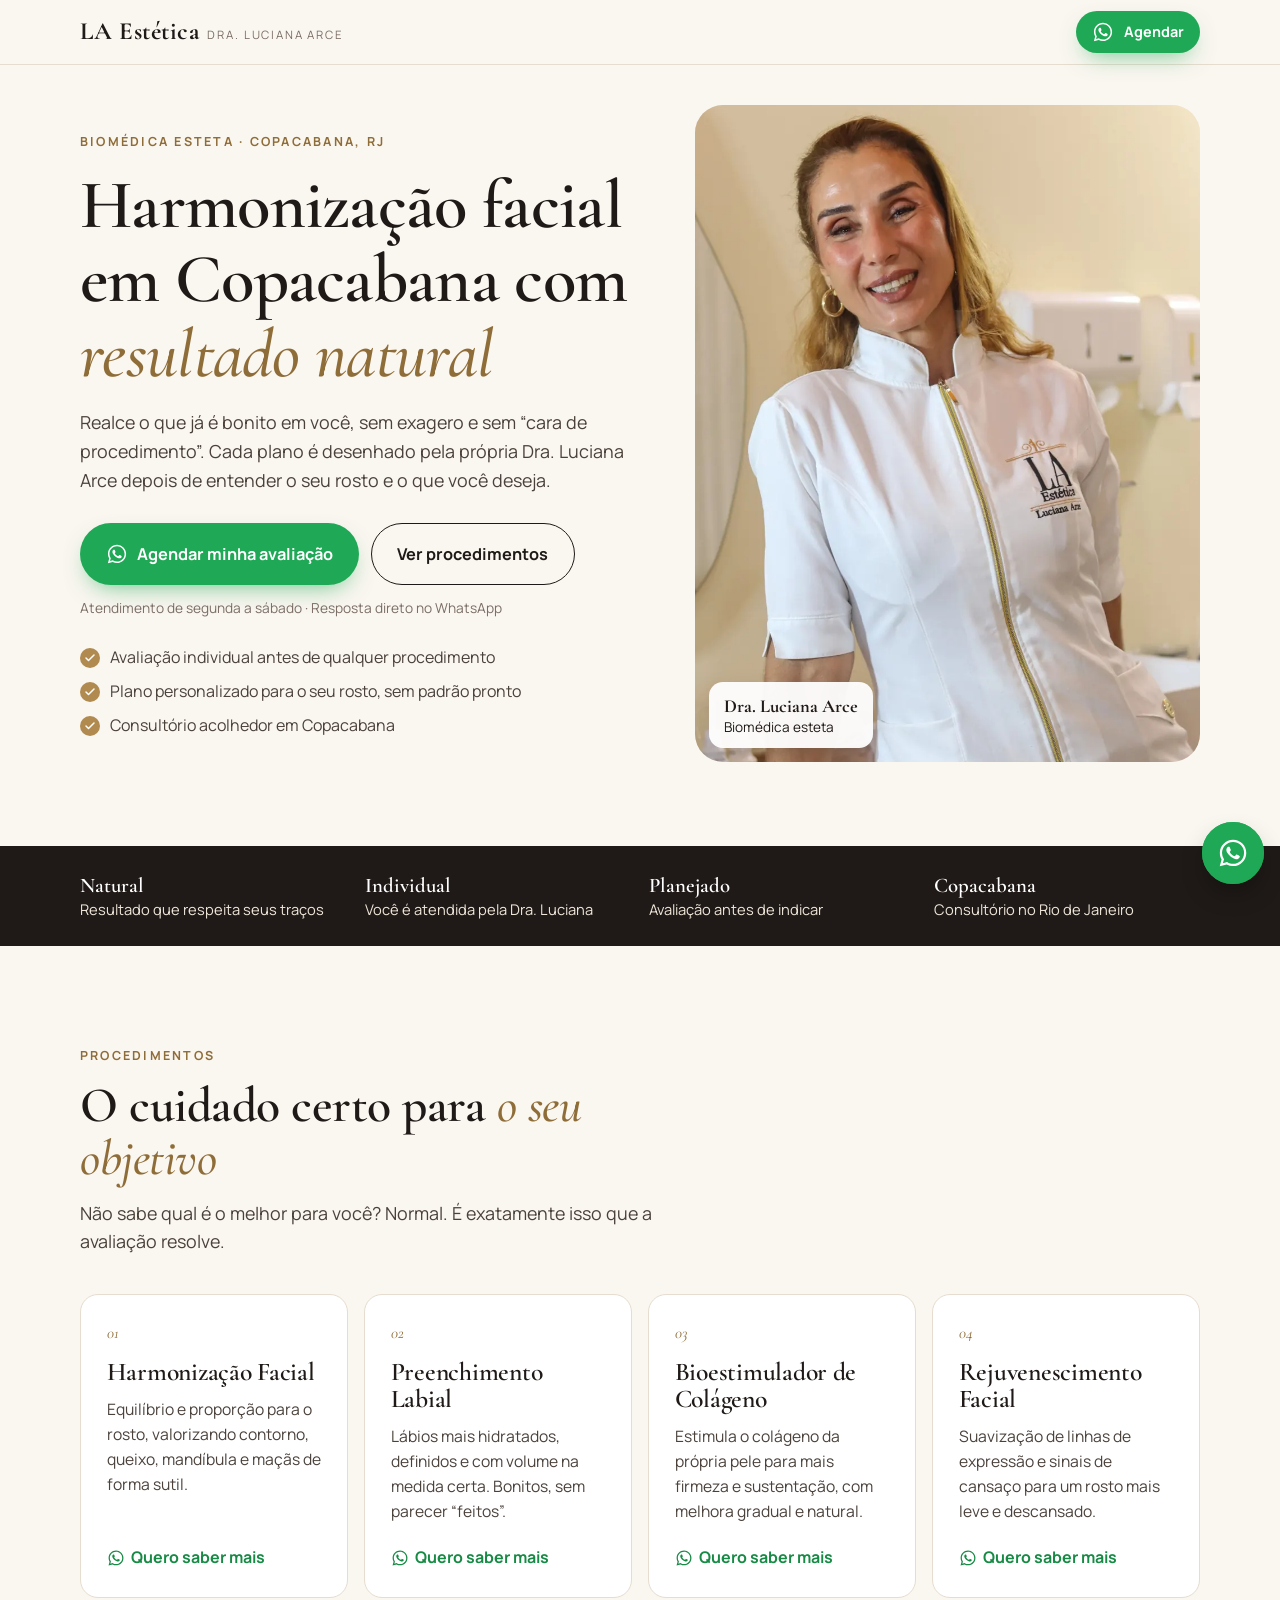
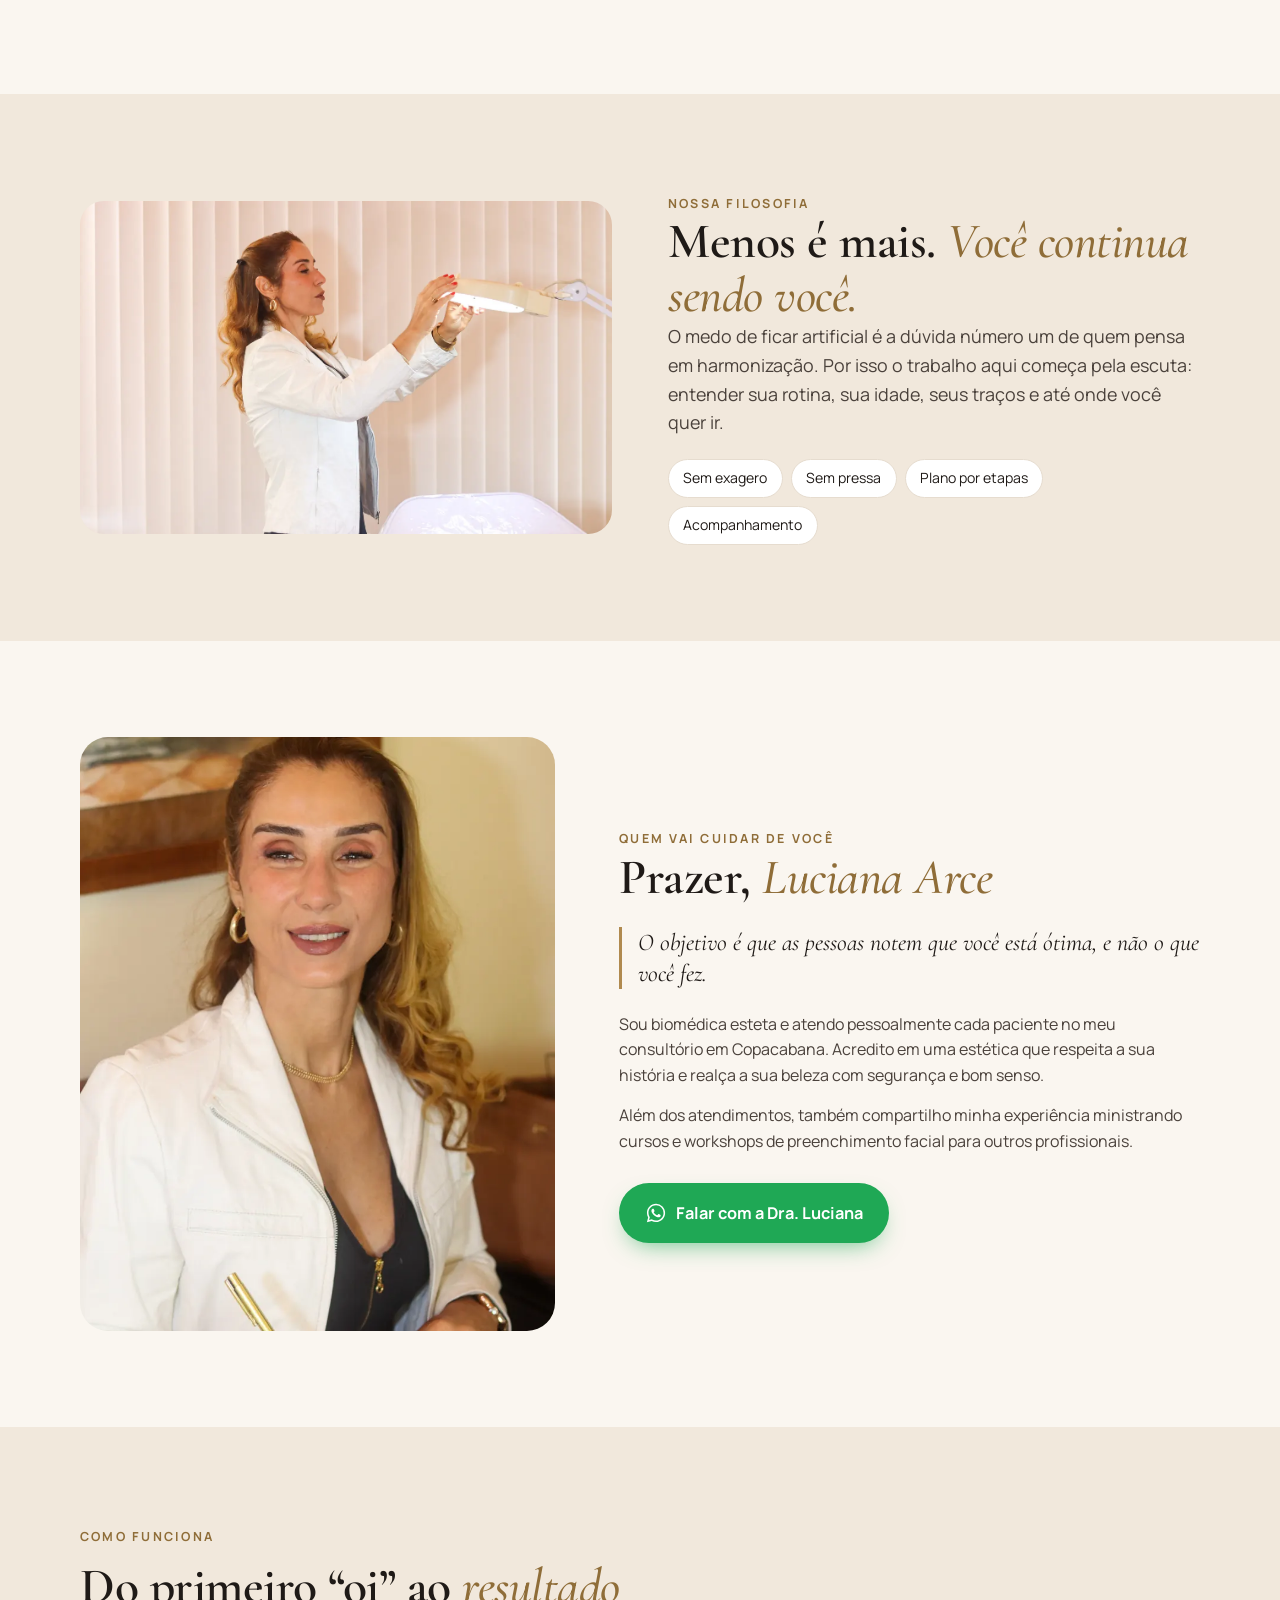
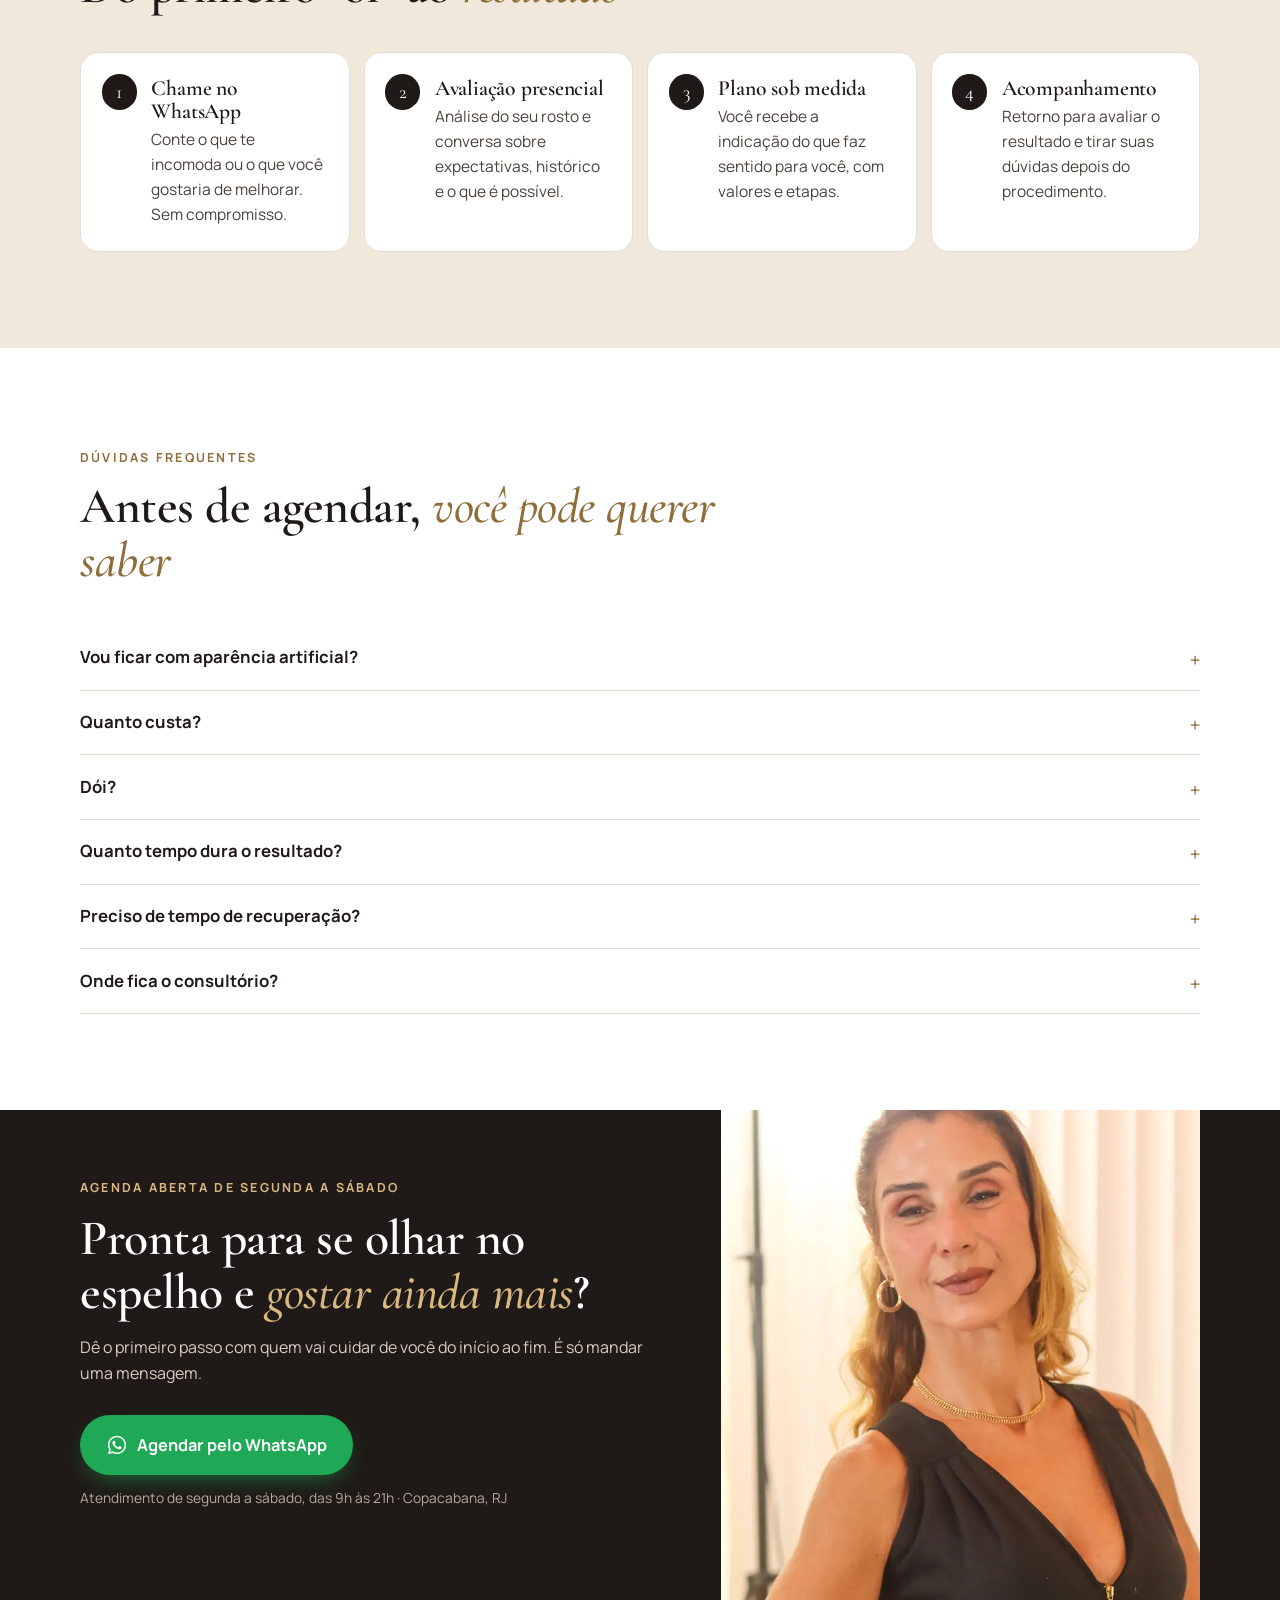
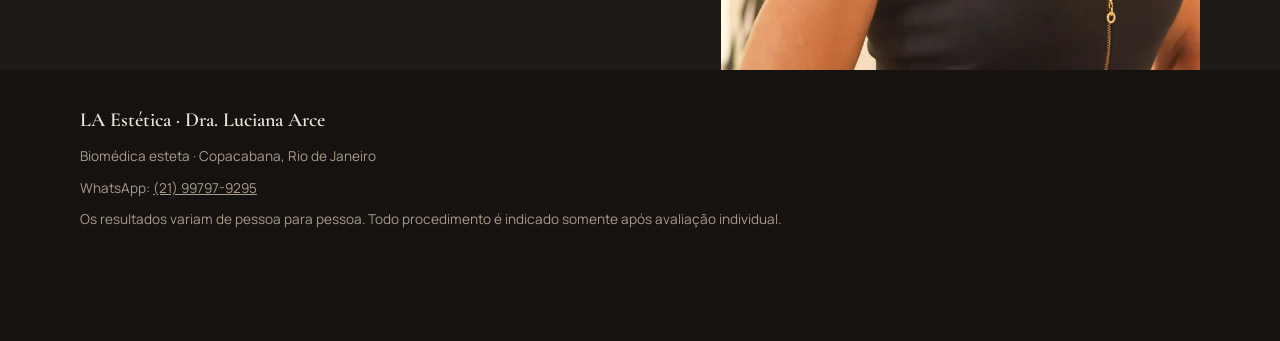
==== index.html @ 6e3815ef "Landing page Dra. Luciana Arce Co-Authored-By: Claude Opus 5.5 <noreply@anthropic.com> Claude-Sessio" ====
<!doctype html>
<html lang="pt-BR">
<head>
<meta charset="utf-8">
<meta name="viewport" content="width=device-width, initial-scale=1">
<title>Harmonização Facial em Copacabana | Dra. Luciana Arce</title>
<meta name="description" content="Harmonização facial, preenchimento labial e bioestimulador de colágeno em Copacabana com a Dra. Luciana Arce. Resultado natural, sem exagero. Agende sua avaliação pelo WhatsApp.">
<meta name="theme-color" content="#1f1a17">
<meta property="og:type" content="website">
<meta property="og:title" content="Harmonização Facial em Copacabana | Dra. Luciana Arce">
<meta property="og:description" content="Resultado natural, sem exagero. Agende sua avaliação pelo WhatsApp.">
<meta property="og:image" content="img/og.jpg">
<meta property="og:locale" content="pt_BR">
<link rel="preload" as="image" href="img/hero.webp" fetchpriority="high">
<link rel="preconnect" href="https://fonts.googleapis.com">
<link rel="preconnect" href="https://fonts.gstatic.com" crossorigin>
<link href="https://fonts.googleapis.com/css2?family=Cormorant+Garamond:ital,wght@0,500;0,600;1,500&family=Manrope:wght@400;500;600;700&display=swap" rel="stylesheet">

<!-- Google Ads: preencher AW_ID e AW_LABEL para medir os cliques no WhatsApp como conversão -->
<script>
  window.AW_ID = '';      // ex.: 'AW-123456789'
  window.AW_LABEL = '';   // ex.: 'AbCdEfGhIj'
  window.dataLayer = window.dataLayer || [];
  function gtag(){dataLayer.push(arguments);}
  if (window.AW_ID) {
    var s = document.createElement('script');
    s.async = true; s.src = 'https://www.googletagmanager.com/gtag/js?id=' + window.AW_ID;
    document.head.appendChild(s);
    gtag('js', new Date()); gtag('config', window.AW_ID);
  }
</script>

<script type="application/ld+json">
{
  "@context": "https://schema.org",
  "@type": "HealthAndBeautyBusiness",
  "name": "LA Estética - Dra. Luciana Arce",
  "image": "img/hero.webp",
  "telephone": "+55 21 99797-9295",
  "address": {"@type": "PostalAddress", "addressLocality": "Rio de Janeiro", "addressRegion": "RJ", "addressCountry": "BR", "streetAddress": "Copacabana"},
  "openingHoursSpecification": [{"@type": "OpeningHoursSpecification", "dayOfWeek": ["Monday","Tuesday","Wednesday","Thursday","Friday","Saturday"], "opens": "09:00", "closes": "21:00"}]
}
</script>

<style>
:root{
  --ink:#1f1a17; --ink-2:#4a413b; --muted:#7a6e66;
  --cream:#faf6f0; --sand:#f1e8dc; --line:#e6dccf;
  --gold:#b08a4f; --gold-2:#8f6d38;
  --wa:#1fa855; --wa-2:#178a45;
  --radius:18px;
  --serif:'Cormorant Garamond', Georgia, serif;
  --sans:'Manrope', system-ui, -apple-system, Segoe UI, Roboto, sans-serif;
}
*{box-sizing:border-box;margin:0;padding:0}
html{scroll-behavior:smooth}
body{font-family:var(--sans);color:var(--ink);background:var(--cream);line-height:1.6;-webkit-font-smoothing:antialiased;overflow-x:hidden}
img{max-width:100%;display:block}
a{color:inherit}
.wrap{width:min(1120px,100% - 32px);margin-inline:auto}
.eyebrow{font-size:.78rem;letter-spacing:.18em;text-transform:uppercase;color:var(--gold-2);font-weight:700}
h1,h2,h3{font-family:var(--serif);font-weight:600;line-height:1.08;letter-spacing:-.01em}
h1{font-size:clamp(2.4rem,6.2vw,4.3rem)}
h2{font-size:clamp(2rem,4.6vw,3.1rem)}
h3{font-size:1.6rem}
h1 em,h2 em{font-style:italic;color:var(--gold-2);font-weight:500}
p.lead{font-size:1.12rem;color:var(--ink-2)}

/* botões */
.btn{display:inline-flex;align-items:center;justify-content:center;gap:.6rem;padding:1.05rem 1.6rem;border-radius:999px;font-weight:700;font-size:1.02rem;text-decoration:none;transition:transform .15s ease, background .2s ease, box-shadow .2s ease;cursor:pointer;border:0}
.btn:active{transform:scale(.98)}
.btn-wa{background:var(--wa);color:#fff;box-shadow:0 10px 24px -10px rgba(31,168,85,.7)}
.btn-wa:hover{background:var(--wa-2)}
.btn-ghost{border:1.5px solid var(--ink);color:var(--ink);background:transparent}
.btn-ghost:hover{background:var(--ink);color:#fff}
.btn svg{width:22px;height:22px;flex:none}
.micro{font-size:.86rem;color:var(--muted);margin-top:.75rem}

/* topo */
.top{position:sticky;top:0;z-index:40;background:rgba(250,246,240,.92);backdrop-filter:blur(10px);border-bottom:1px solid var(--line)}
.top .wrap{display:flex;align-items:center;justify-content:space-between;height:64px}
.brand{display:flex;align-items:baseline;gap:.5rem;text-decoration:none}
.brand b{font-family:var(--serif);font-size:1.55rem;letter-spacing:.02em}
.brand span{font-size:.72rem;letter-spacing:.16em;text-transform:uppercase;color:var(--muted)}
.top .btn{padding:.6rem 1rem;font-size:.9rem}
@media (max-width:480px){.brand span{display:none}.brand b{white-space:nowrap}}

/* hero */
.hero{padding:40px 0 64px;position:relative}
.hero .wrap{display:grid;gap:36px;align-items:center}
.hero-photo{position:relative;border-radius:28px;overflow:hidden;aspect-ratio:4/5;background:var(--sand)}
.hero-photo img{width:100%;height:100%;object-fit:cover;object-position:50% 18%}
.hero-badge{position:absolute;left:14px;bottom:14px;background:rgba(255,255,255,.94);border-radius:14px;padding:.7rem .95rem;font-size:.85rem;line-height:1.35;box-shadow:0 8px 30px -12px rgba(0,0,0,.35)}
.hero-badge b{display:block;font-family:var(--serif);font-size:1.15rem}
.hero h1{margin:.9rem 0 1.1rem}
.hero .lead{max-width:34rem}
.hero-ctas{display:flex;flex-wrap:wrap;gap:12px;margin-top:1.8rem}
.checks{list-style:none;margin-top:1.6rem;display:grid;gap:.55rem}
.checks li{display:flex;gap:.6rem;align-items:flex-start;color:var(--ink-2)}
.checks li::before{content:"";flex:none;width:20px;height:20px;margin-top:3px;border-radius:50%;background:var(--gold) url("data:image/svg+xml,%3Csvg xmlns='http://www.w3.org/2000/svg' viewBox='0 0 24 24' fill='none' stroke='white' stroke-width='3' stroke-linecap='round' stroke-linejoin='round'%3E%3Cpath d='M20 6 9 17l-5-5'/%3E%3C/svg%3E") center/12px no-repeat}

/* faixa */
.strip{background:var(--ink);color:#efe6da}
.strip ul{list-style:none;display:grid;grid-template-columns:repeat(2,1fr);gap:18px;padding:26px 0}
.strip li{font-size:.92rem;line-height:1.35}
.strip li b{display:block;font-family:var(--serif);font-size:1.3rem;color:#fff;font-weight:600}

section{padding:76px 0}
.head{max-width:40rem;margin-bottom:2.4rem}
.head h2{margin:.7rem 0 .8rem}

/* procedimentos */
.cards{display:grid;gap:16px}
.card{background:#fff;border:1px solid var(--line);border-radius:var(--radius);padding:1.6rem;display:flex;flex-direction:column;gap:.7rem;transition:border-color .2s, transform .2s}
.card:hover{border-color:var(--gold);transform:translateY(-2px)}
.card .n{font-family:var(--serif);font-size:1rem;color:var(--gold-2);font-style:italic}
.card p{color:var(--ink-2);font-size:.98rem}
.card a{margin-top:auto;padding-top:.6rem;font-weight:700;color:var(--wa-2);text-decoration:none;display:inline-flex;gap:.4rem;align-items:center}
.card a:hover{text-decoration:underline}

/* natural */
.natural{background:var(--sand)}
.natural .wrap{display:grid;gap:34px;align-items:center}
.natural figure{border-radius:24px;overflow:hidden;aspect-ratio:16/10}
.natural figure img{width:100%;height:100%;object-fit:cover;object-position:40% 30%}
.pill-list{display:flex;flex-wrap:wrap;gap:8px;margin-top:1.4rem}
.pill-list span{background:#fff;border:1px solid var(--line);border-radius:999px;padding:.45rem .9rem;font-size:.88rem}

/* sobre */
.about .wrap{display:grid;gap:36px;align-items:center}
.about-photo{border-radius:28px;overflow:hidden;aspect-ratio:4/5;position:relative}
.about-photo img{width:100%;height:100%;object-fit:cover;object-position:50% 15%}
.about blockquote{font-family:var(--serif);font-size:1.5rem;font-style:italic;line-height:1.3;border-left:3px solid var(--gold);padding-left:1rem;margin:1.4rem 0;color:var(--ink)}
.about p+p{margin-top:.9rem}
.about p{color:var(--ink-2)}

/* passos */
.steps{display:grid;gap:14px;counter-reset:s}
.step{position:relative;background:#fff;border:1px solid var(--line);border-radius:var(--radius);padding:1.5rem 1.5rem 1.5rem 4.4rem}
.step::before{counter-increment:s;content:counter(s);position:absolute;left:1.3rem;top:1.35rem;width:2.2rem;height:2.2rem;border-radius:50%;background:var(--ink);color:#fff;display:grid;place-items:center;font-family:var(--serif);font-size:1.2rem}
.step h3{font-size:1.35rem;margin-bottom:.25rem}
.step p{color:var(--ink-2);font-size:.97rem}

/* faq */
.faq{background:#fff}
.faq details{border-bottom:1px solid var(--line);padding:1.15rem 0}
.faq summary{cursor:pointer;list-style:none;font-weight:700;font-size:1.05rem;display:flex;justify-content:space-between;gap:1rem}
.faq summary::-webkit-details-marker{display:none}
.faq summary::after{content:"+";font-family:var(--serif);font-size:1.6rem;line-height:1;color:var(--gold-2);transition:transform .2s}
.faq details[open] summary::after{transform:rotate(45deg)}
.faq details p{color:var(--ink-2);margin-top:.6rem;max-width:46rem}

/* cta final */
.final{background:var(--ink);color:#efe6da;padding:0;overflow:hidden}
.final .wrap{display:grid;gap:0;align-items:stretch}
.final .txt{padding:64px 0}
.final h2{color:#fff;margin:.8rem 0 1rem}
.final h2 em{color:#d9b97f}
.final .eyebrow{color:#d9b97f}
.final p{color:#d8cdbf}
.final .micro{color:#b7aa9b}
.final-photo{min-height:420px;position:relative}
.final-photo img{position:absolute;inset:0;width:100%;height:100%;object-fit:cover;object-position:50% 20%}

footer{background:#16120f;color:#a99c8e;font-size:.85rem;padding:34px 0 110px}
footer .wrap{display:grid;gap:10px}
footer b{color:#efe6da;font-family:var(--serif);font-size:1.25rem;font-weight:600}

/* botão flutuante */
.float-wa{position:fixed;right:16px;bottom:16px;z-index:50;width:62px;height:62px;border-radius:50%;background:var(--wa);display:grid;place-items:center;box-shadow:0 12px 28px -8px rgba(0,0,0,.45);transition:transform .2s}
.float-wa:hover{transform:scale(1.06)}
.float-wa svg{width:32px;height:32px}
.float-wa::after{content:"";position:absolute;inset:0;border-radius:50%;border:2px solid var(--wa);animation:pulse 2.4s infinite}
@keyframes pulse{0%{transform:scale(1);opacity:.8}100%{transform:scale(1.5);opacity:0}}
@media (prefers-reduced-motion:reduce){.float-wa::after{animation:none}html{scroll-behavior:auto}}

/* revelar ao rolar */
.reveal{opacity:0;transform:translateY(18px);transition:opacity .7s ease, transform .7s ease}
.reveal.on{opacity:1;transform:none}
@media (prefers-reduced-motion:reduce){.reveal{opacity:1;transform:none;transition:none}}

@media (min-width:760px){
  .strip ul{grid-template-columns:repeat(4,1fr)}
  .cards{grid-template-columns:repeat(2,1fr)}
  .steps{grid-template-columns:repeat(2,1fr)}
}
@media (min-width:960px){
  .hero{padding:56px 0 84px}
  .hero .wrap{grid-template-columns:1.05fr .95fr;gap:56px}
  .hero-photo{aspect-ratio:4/5.2}
  .natural .wrap{grid-template-columns:1fr 1fr;gap:56px}
  .about .wrap{grid-template-columns:.9fr 1.1fr;gap:64px}
  .cards{grid-template-columns:repeat(4,1fr)}
  .steps{grid-template-columns:repeat(4,1fr)}
  .final .wrap{grid-template-columns:1.1fr .9fr;gap:56px}
  .final-photo{min-height:560px}
  section{padding:96px 0}
}
@media (max-width:959px){
  .final .wrap{width:100%}
  .final .txt{padding:56px 16px}
}
</style>
</head>
<body>

<svg width="0" height="0" style="position:absolute" aria-hidden="true">
  <symbol id="wa" viewBox="0 0 24 24"><path fill="currentColor" d="M19.05 4.91A9.82 9.82 0 0 0 12.04 2C6.58 2 2.13 6.45 2.13 11.91c0 1.75.46 3.45 1.32 4.95L2.05 22l5.25-1.38a9.9 9.9 0 0 0 4.74 1.21c5.46 0 9.91-4.45 9.91-9.91 0-2.65-1.03-5.14-2.9-7.01Zm-7.01 15.24c-1.48 0-2.93-.4-4.2-1.15l-.3-.18-3.12.82.83-3.04-.2-.31a8.26 8.26 0 0 1-1.26-4.38c0-4.54 3.7-8.24 8.24-8.24 2.2 0 4.27.86 5.82 2.42a8.18 8.18 0 0 1 2.41 5.83c.02 4.54-3.68 8.23-8.22 8.23Zm4.52-6.16c-.25-.12-1.47-.72-1.69-.81-.23-.08-.39-.12-.56.12-.17.25-.64.81-.78.97-.14.17-.29.19-.54.06-.25-.12-1.05-.39-1.99-1.23-.74-.66-1.23-1.47-1.38-1.72-.14-.25-.02-.38.11-.51.11-.11.25-.29.37-.43s.17-.25.25-.41c.08-.17.04-.31-.02-.43s-.56-1.34-.76-1.84c-.2-.48-.41-.42-.56-.43h-.48c-.17 0-.43.06-.66.31-.22.25-.86.85-.86 2.07 0 1.22.89 2.4 1.01 2.56.12.17 1.75 2.67 4.23 3.74.59.26 1.05.41 1.41.52.59.19 1.13.16 1.56.1.48-.07 1.47-.6 1.67-1.18.21-.58.21-1.07.14-1.18s-.22-.16-.47-.28Z"/></symbol>
</svg>

<header class="top">
  <div class="wrap">
    <a class="brand" href="#inicio" aria-label="LA Estética, início"><b>LA Estética</b><span>Dra. Luciana Arce</span></a>
    <a class="btn btn-wa wa" data-msg="Olá, Dra. Luciana! Vim pelo site e quero agendar uma avaliação." data-pos="topo" href="#"><svg><use href="#wa"/></svg>Agendar</a>
  </div>
</header>

<main id="inicio">

  <!-- HERO -->
  <section class="hero" style="padding-top:40px">
    <div class="wrap">
      <div>
        <span class="eyebrow">Biomédica esteta · Copacabana, RJ</span>
        <h1>Harmonização facial em Copacabana com <em>resultado natural</em></h1>
        <p class="lead">Realce o que já é bonito em você, sem exagero e sem “cara de procedimento”. Cada plano é desenhado pela própria Dra. Luciana Arce depois de entender o seu rosto e o que você deseja.</p>
        <div class="hero-ctas">
          <a class="btn btn-wa wa" data-msg="Olá, Dra. Luciana! Vim pelo site e quero agendar minha avaliação de harmonização facial." data-pos="hero" href="#"><svg><use href="#wa"/></svg>Agendar minha avaliação</a>
          <a class="btn btn-ghost" href="#procedimentos">Ver procedimentos</a>
        </div>
        <p class="micro">Atendimento de segunda a sábado · Resposta direto no WhatsApp</p>
        <ul class="checks">
          <li>Avaliação individual antes de qualquer procedimento</li>
          <li>Plano personalizado para o seu rosto, sem padrão pronto</li>
          <li>Consultório acolhedor em Copacabana</li>
        </ul>
      </div>
      <div class="hero-photo">
        <img src="img/hero.webp" width="900" height="1600" alt="Dra. Luciana Arce sorrindo, de jaleco, em seu consultório em Copacabana" fetchpriority="high">
        <div class="hero-badge"><b>Dra. Luciana Arce</b>Biomédica esteta</div>
      </div>
    </div>
  </section>

  <!-- FAIXA -->
  <div class="strip">
    <div class="wrap">
      <ul>
        <li><b>Natural</b>Resultado que respeita seus traços</li>
        <li><b>Individual</b>Você é atendida pela Dra. Luciana</li>
        <li><b>Planejado</b>Avaliação antes de indicar</li>
        <li><b>Copacabana</b>Consultório no Rio de Janeiro</li>
      </ul>
    </div>
  </div>

  <!-- PROCEDIMENTOS -->
  <section id="procedimentos">
    <div class="wrap">
      <div class="head reveal">
        <span class="eyebrow">Procedimentos</span>
        <h2>O cuidado certo para <em>o seu objetivo</em></h2>
        <p class="lead">Não sabe qual é o melhor para você? Normal. É exatamente isso que a avaliação resolve.</p>
      </div>
      <div class="cards">
        <article class="card reveal">
          <span class="n">01</span>
          <h3>Harmonização Facial</h3>
          <p>Equilíbrio e proporção para o rosto, valorizando contorno, queixo, mandíbula e maçãs de forma sutil.</p>
          <a class="wa" data-msg="Olá, Dra. Luciana! Tenho interesse em harmonização facial e gostaria de agendar uma avaliação." data-pos="card-harmonizacao" href="#"><svg width="18" height="18"><use href="#wa"/></svg>Quero saber mais</a>
        </article>
        <article class="card reveal">
          <span class="n">02</span>
          <h3>Preenchimento Labial</h3>
          <p>Lábios mais hidratados, definidos e com volume na medida certa. Bonitos, sem parecer “feitos”.</p>
          <a class="wa" data-msg="Olá, Dra. Luciana! Tenho interesse em preenchimento labial e gostaria de agendar uma avaliação." data-pos="card-labios" href="#"><svg width="18" height="18"><use href="#wa"/></svg>Quero saber mais</a>
        </article>
        <article class="card reveal">
          <span class="n">03</span>
          <h3>Bioestimulador de Colágeno</h3>
          <p>Estimula o colágeno da própria pele para mais firmeza e sustentação, com melhora gradual e natural.</p>
          <a class="wa" data-msg="Olá, Dra. Luciana! Tenho interesse em bioestimulador de colágeno e gostaria de agendar uma avaliação." data-pos="card-bioestimulador" href="#"><svg width="18" height="18"><use href="#wa"/></svg>Quero saber mais</a>
        </article>
        <article class="card reveal">
          <span class="n">04</span>
          <h3>Rejuvenescimento Facial</h3>
          <p>Suavização de linhas de expressão e sinais de cansaço para um rosto mais leve e descansado.</p>
          <a class="wa" data-msg="Olá, Dra. Luciana! Tenho interesse em rejuvenescimento facial e gostaria de agendar uma avaliação." data-pos="card-rejuvenescimento" href="#"><svg width="18" height="18"><use href="#wa"/></svg>Quero saber mais</a>
        </article>
      </div>
    </div>
  </section>

  <!-- NATURAL -->
  <section class="natural">
    <div class="wrap">
      <figure class="reveal"><img src="img/cuidado.webp" width="1400" height="787" alt="Dra. Luciana Arce preparando a sala de atendimento" loading="lazy"></figure>
      <div class="reveal">
        <span class="eyebrow">Nossa filosofia</span>
        <h2>Menos é mais. <em>Você continua sendo você.</em></h2>
        <p class="lead">O medo de ficar artificial é a dúvida número um de quem pensa em harmonização. Por isso o trabalho aqui começa pela escuta: entender sua rotina, sua idade, seus traços e até onde você quer ir.</p>
        <div class="pill-list">
          <span>Sem exagero</span><span>Sem pressa</span><span>Plano por etapas</span><span>Acompanhamento</span>
        </div>
      </div>
    </div>
  </section>

  <!-- SOBRE -->
  <section class="about" id="sobre">
    <div class="wrap">
      <div class="about-photo reveal"><img src="img/sobre.webp" width="800" height="1422" alt="Dra. Luciana Arce em sua mesa de atendimento" loading="lazy"></div>
      <div class="reveal">
        <span class="eyebrow">Quem vai cuidar de você</span>
        <h2>Prazer, <em>Luciana Arce</em></h2>
        <blockquote>O objetivo é que as pessoas notem que você está ótima, e não o que você fez.</blockquote>
        <p>Sou biomédica esteta e atendo pessoalmente cada paciente no meu consultório em Copacabana. Acredito em uma estética que respeita a sua história e realça a sua beleza com segurança e bom senso.</p>
        <p>Além dos atendimentos, também compartilho minha experiência ministrando cursos e workshops de preenchimento facial para outros profissionais.</p>
        <div class="hero-ctas">
          <a class="btn btn-wa wa" data-msg="Olá, Dra. Luciana! Vim pelo site e quero conversar sobre uma avaliação." data-pos="sobre" href="#"><svg><use href="#wa"/></svg>Falar com a Dra. Luciana</a>
        </div>
      </div>
    </div>
  </section>

  <!-- COMO FUNCIONA -->
  <section style="background:var(--sand)">
    <div class="wrap">
      <div class="head reveal">
        <span class="eyebrow">Como funciona</span>
        <h2>Do primeiro “oi” ao <em>resultado</em></h2>
      </div>
      <div class="steps">
        <div class="step reveal"><h3>Chame no WhatsApp</h3><p>Conte o que te incomoda ou o que você gostaria de melhorar. Sem compromisso.</p></div>
        <div class="step reveal"><h3>Avaliação presencial</h3><p>Análise do seu rosto e conversa sobre expectativas, histórico e o que é possível.</p></div>
        <div class="step reveal"><h3>Plano sob medida</h3><p>Você recebe a indicação do que faz sentido para você, com valores e etapas.</p></div>
        <div class="step reveal"><h3>Acompanhamento</h3><p>Retorno para avaliar o resultado e tirar suas dúvidas depois do procedimento.</p></div>
      </div>
    </div>
  </section>

  <!-- FAQ -->
  <section class="faq" id="duvidas">
    <div class="wrap">
      <div class="head reveal">
        <span class="eyebrow">Dúvidas frequentes</span>
        <h2>Antes de agendar, <em>você pode querer saber</em></h2>
      </div>
      <details>
        <summary>Vou ficar com aparência artificial?</summary>
        <p>Esse é o principal cuidado do atendimento. O plano é feito para o seu rosto, com doses e pontos escolhidos para manter seus traços. Se for preciso, o tratamento é feito em etapas.</p>
      </details>
      <details>
        <summary>Quanto custa?</summary>
        <p>O valor depende do procedimento, da quantidade de produto e do seu objetivo. Por isso ele é definido depois da avaliação, quando você recebe um plano com tudo explicado antes de decidir. Para uma estimativa inicial, chame no WhatsApp.</p>
      </details>
      <details>
        <summary>Dói?</summary>
        <p>A maioria das pessoas sente apenas um desconforto leve. São usados recursos de anestesia para deixar o procedimento o mais tranquilo possível.</p>
      </details>
      <details>
        <summary>Quanto tempo dura o resultado?</summary>
        <p>Varia conforme o procedimento, a região tratada e o organismo de cada pessoa. Na avaliação você recebe a estimativa para o seu caso e quando fazer a manutenção.</p>
      </details>
      <details>
        <summary>Preciso de tempo de recuperação?</summary>
        <p>Em geral é possível voltar à rotina no mesmo dia ou no dia seguinte. Pode haver um pouco de inchaço ou roxinho nos primeiros dias, e você recebe todas as orientações de cuidado.</p>
      </details>
      <details>
        <summary>Onde fica o consultório?</summary>
        <p>Em Copacabana, no Rio de Janeiro. O endereço completo é enviado no WhatsApp junto com a confirmação do horário.</p>
      </details>
    </div>
  </section>

  <!-- CTA FINAL -->
  <section class="final">
    <div class="wrap">
      <div class="txt reveal">
        <span class="eyebrow">Agenda aberta de segunda a sábado</span>
        <h2>Pronta para se olhar no espelho e <em>gostar ainda mais</em>?</h2>
        <p>Dê o primeiro passo com quem vai cuidar de você do início ao fim. É só mandar uma mensagem.</p>
        <div class="hero-ctas">
          <a class="btn btn-wa wa" data-msg="Olá, Dra. Luciana! Vim pelo site e quero agendar minha avaliação." data-pos="final" href="#"><svg><use href="#wa"/></svg>Agendar pelo WhatsApp</a>
        </div>
        <p class="micro">Atendimento de segunda a sábado, das 9h às 21h · Copacabana, RJ</p>
      </div>
      <div class="final-photo"><img src="img/cta.webp" width="800" height="1422" alt="Dra. Luciana Arce em seu consultório" loading="lazy"></div>
    </div>
  </section>

</main>

<footer>
  <div class="wrap">
    <b>LA Estética · Dra. Luciana Arce</b>
    <span>Biomédica esteta · Copacabana, Rio de Janeiro</span>
    <span>WhatsApp: <a class="wa" data-msg="Olá, Dra. Luciana! Vim pelo site." data-pos="rodape" href="#">(21) 99797-9295</a></span>
    <span>Os resultados variam de pessoa para pessoa. Todo procedimento é indicado somente após avaliação individual.</span>
  </div>
</footer>

<a class="float-wa wa" data-msg="Olá, Dra. Luciana! Vim pelo site e quero agendar uma avaliação." data-pos="flutuante" href="#" aria-label="Falar no WhatsApp"><svg style="color:#fff"><use href="#wa"/></svg></a>

<script>
(function(){
  var PHONE = '5521997979295';
  // repassa UTMs / gclid para a mensagem não perder a origem
  var qs = new URLSearchParams(location.search);
  var src = qs.get('utm_source') || (qs.get('gclid') ? 'google' : '');
  document.querySelectorAll('a.wa').forEach(function(a){
    var msg = a.getAttribute('data-msg') || 'Olá, Dra. Luciana!';
    a.href = 'https://wa.me/' + PHONE + '?text=' + encodeURIComponent(msg);
    a.target = '_blank'; a.rel = 'noopener';
    a.addEventListener('click', function(){
      try{
        if (window.AW_ID && window.AW_LABEL) gtag('event','conversion',{send_to: window.AW_ID + '/' + window.AW_LABEL});
        gtag('event','whatsapp_click',{position: a.getAttribute('data-pos') || '', source: src});
      }catch(e){}
    });
  });
  // animação ao rolar
  var els = document.querySelectorAll('.reveal');
  if ('IntersectionObserver' in window){
    var io = new IntersectionObserver(function(es){es.forEach(function(e){if(e.isIntersecting){e.target.classList.add('on');io.unobserve(e.target);}})},{rootMargin:'0px 0px -8% 0px'});
    els.forEach(function(el){io.observe(el)});
  } else { els.forEach(function(el){el.classList.add('on')}); }
})();
</script>
</body>
</html>
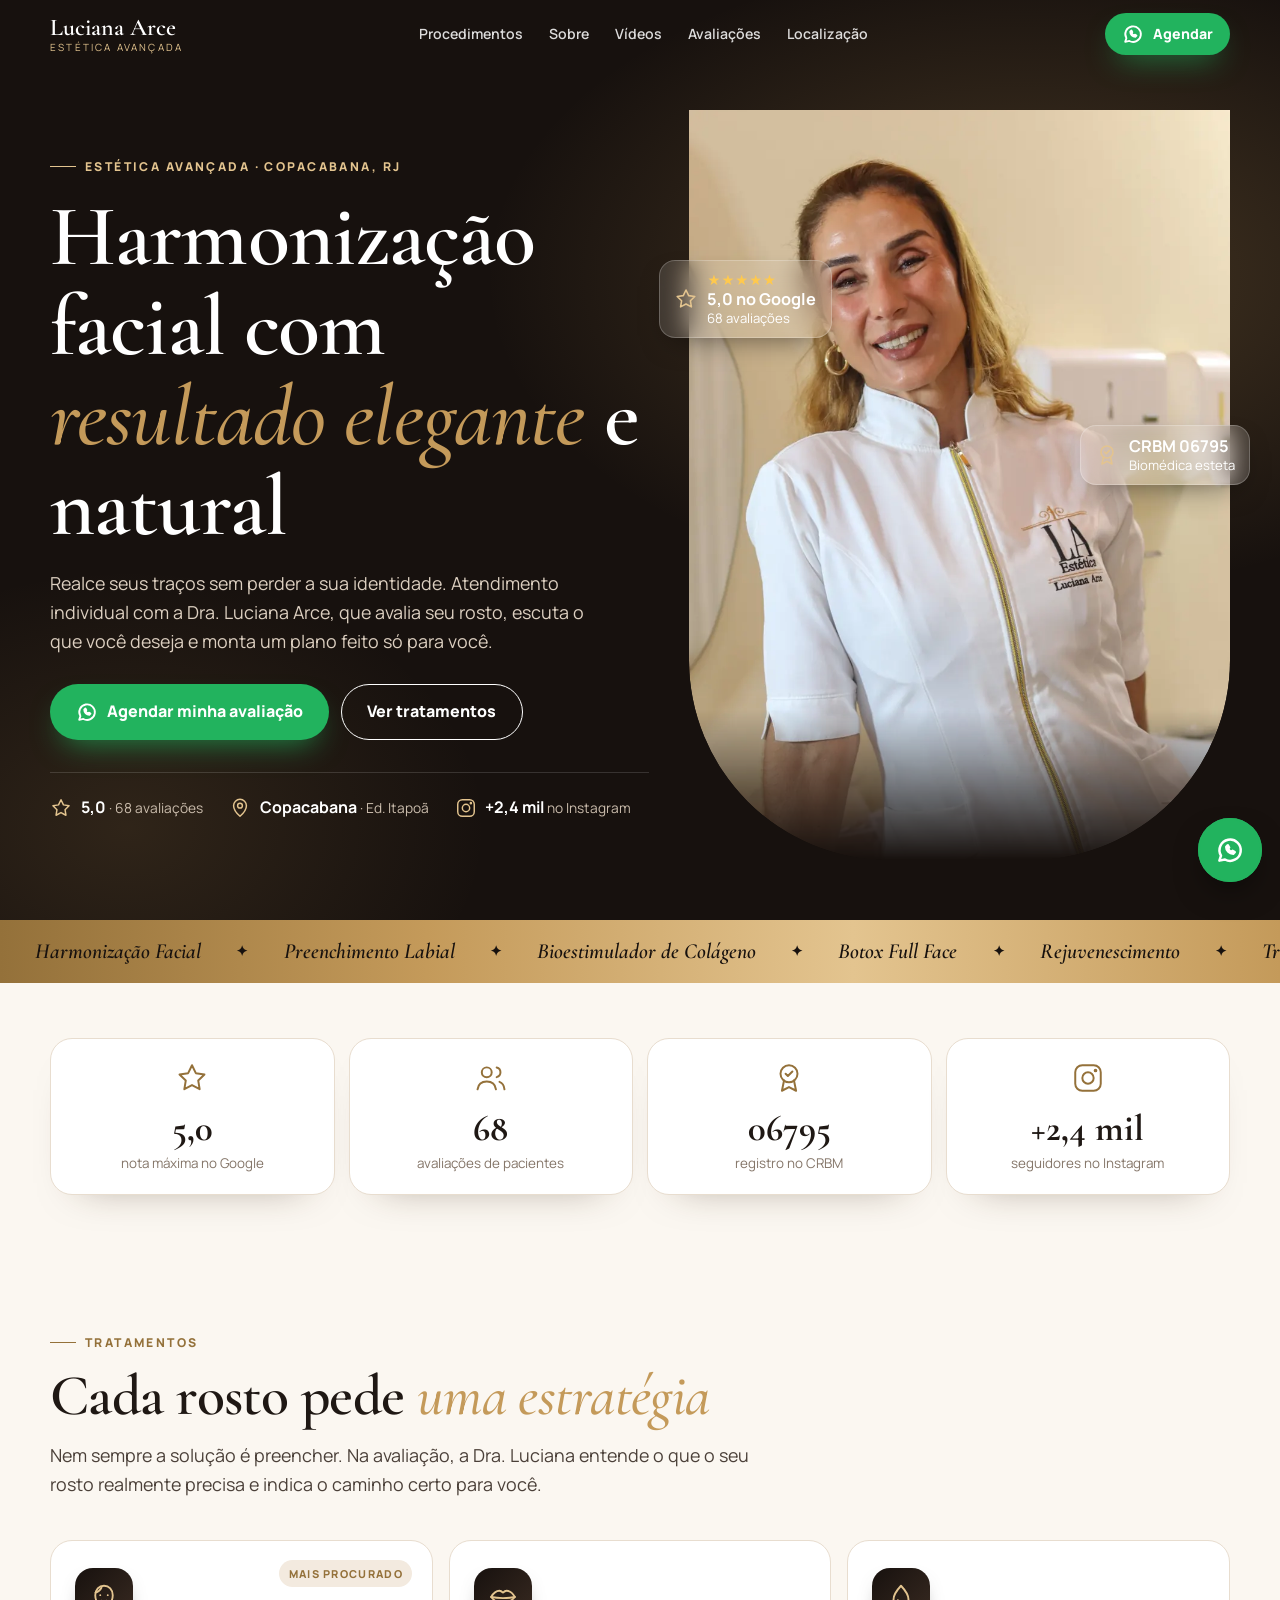
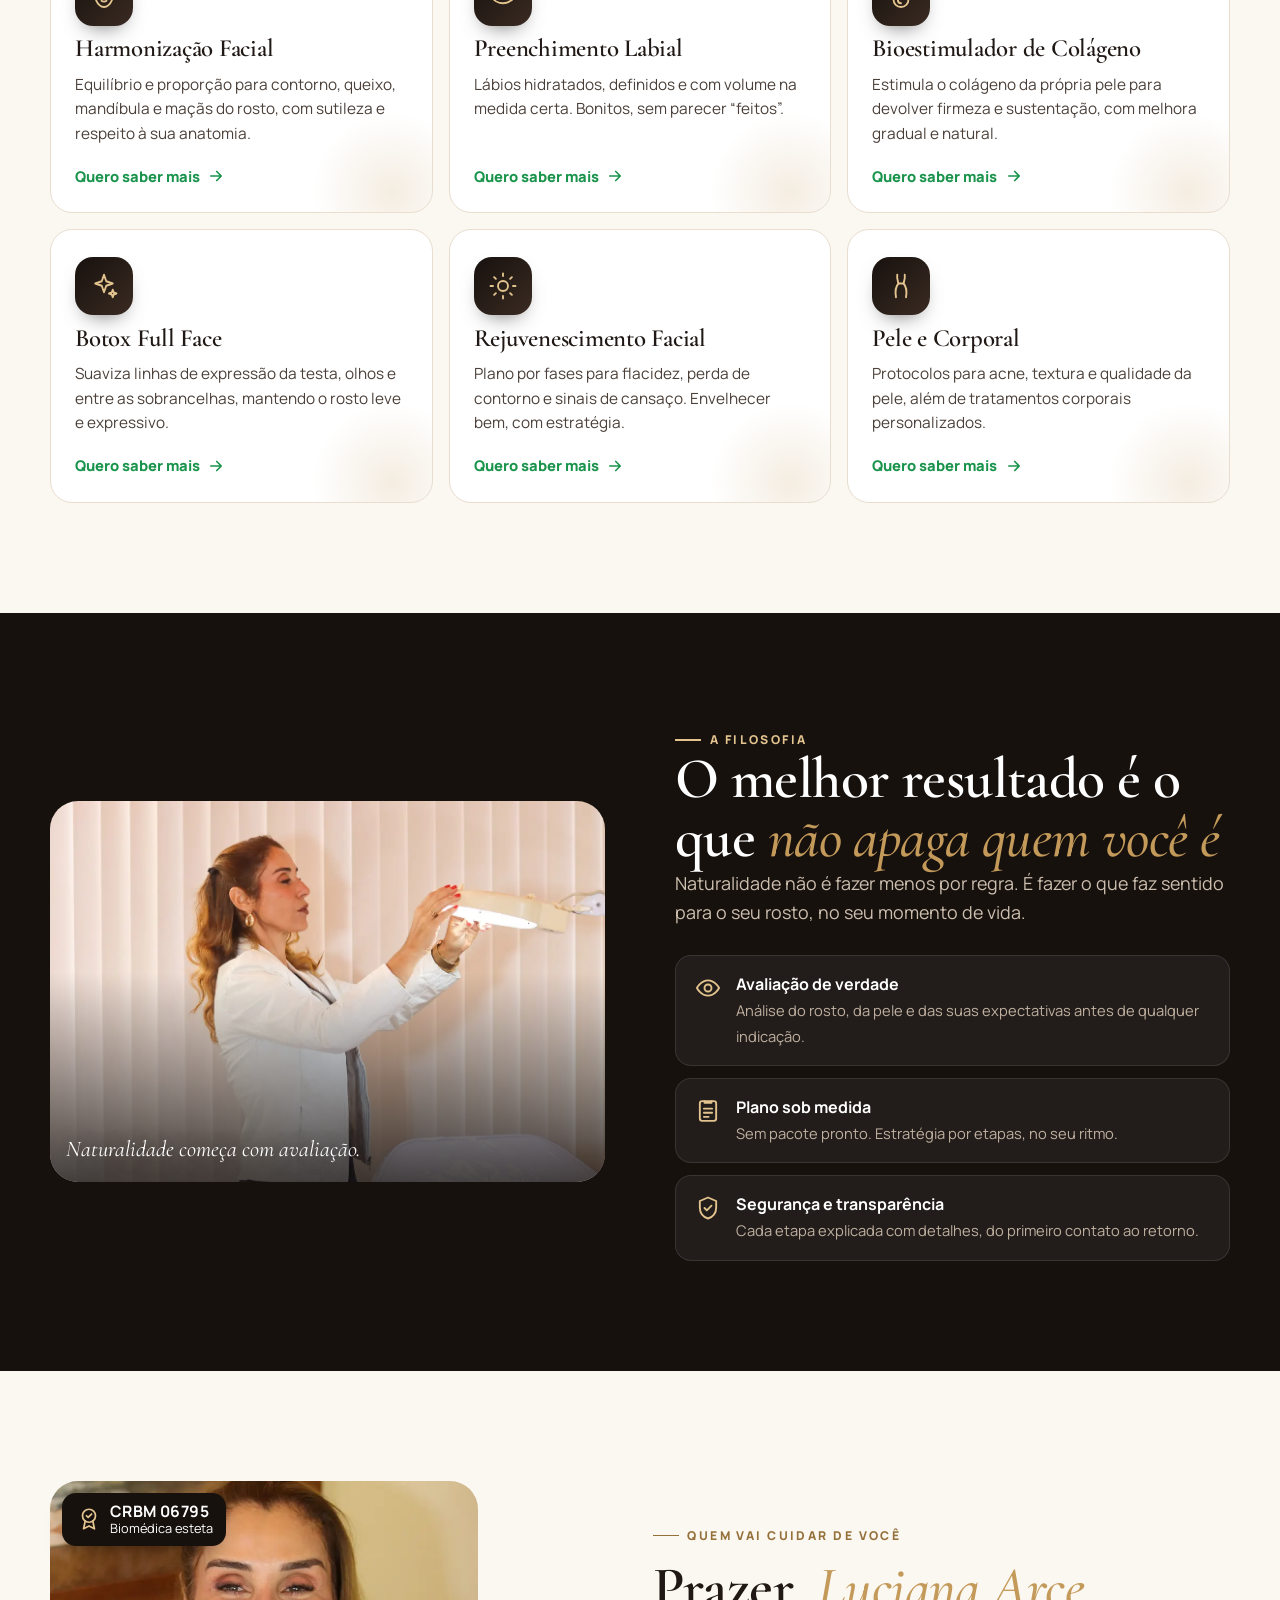
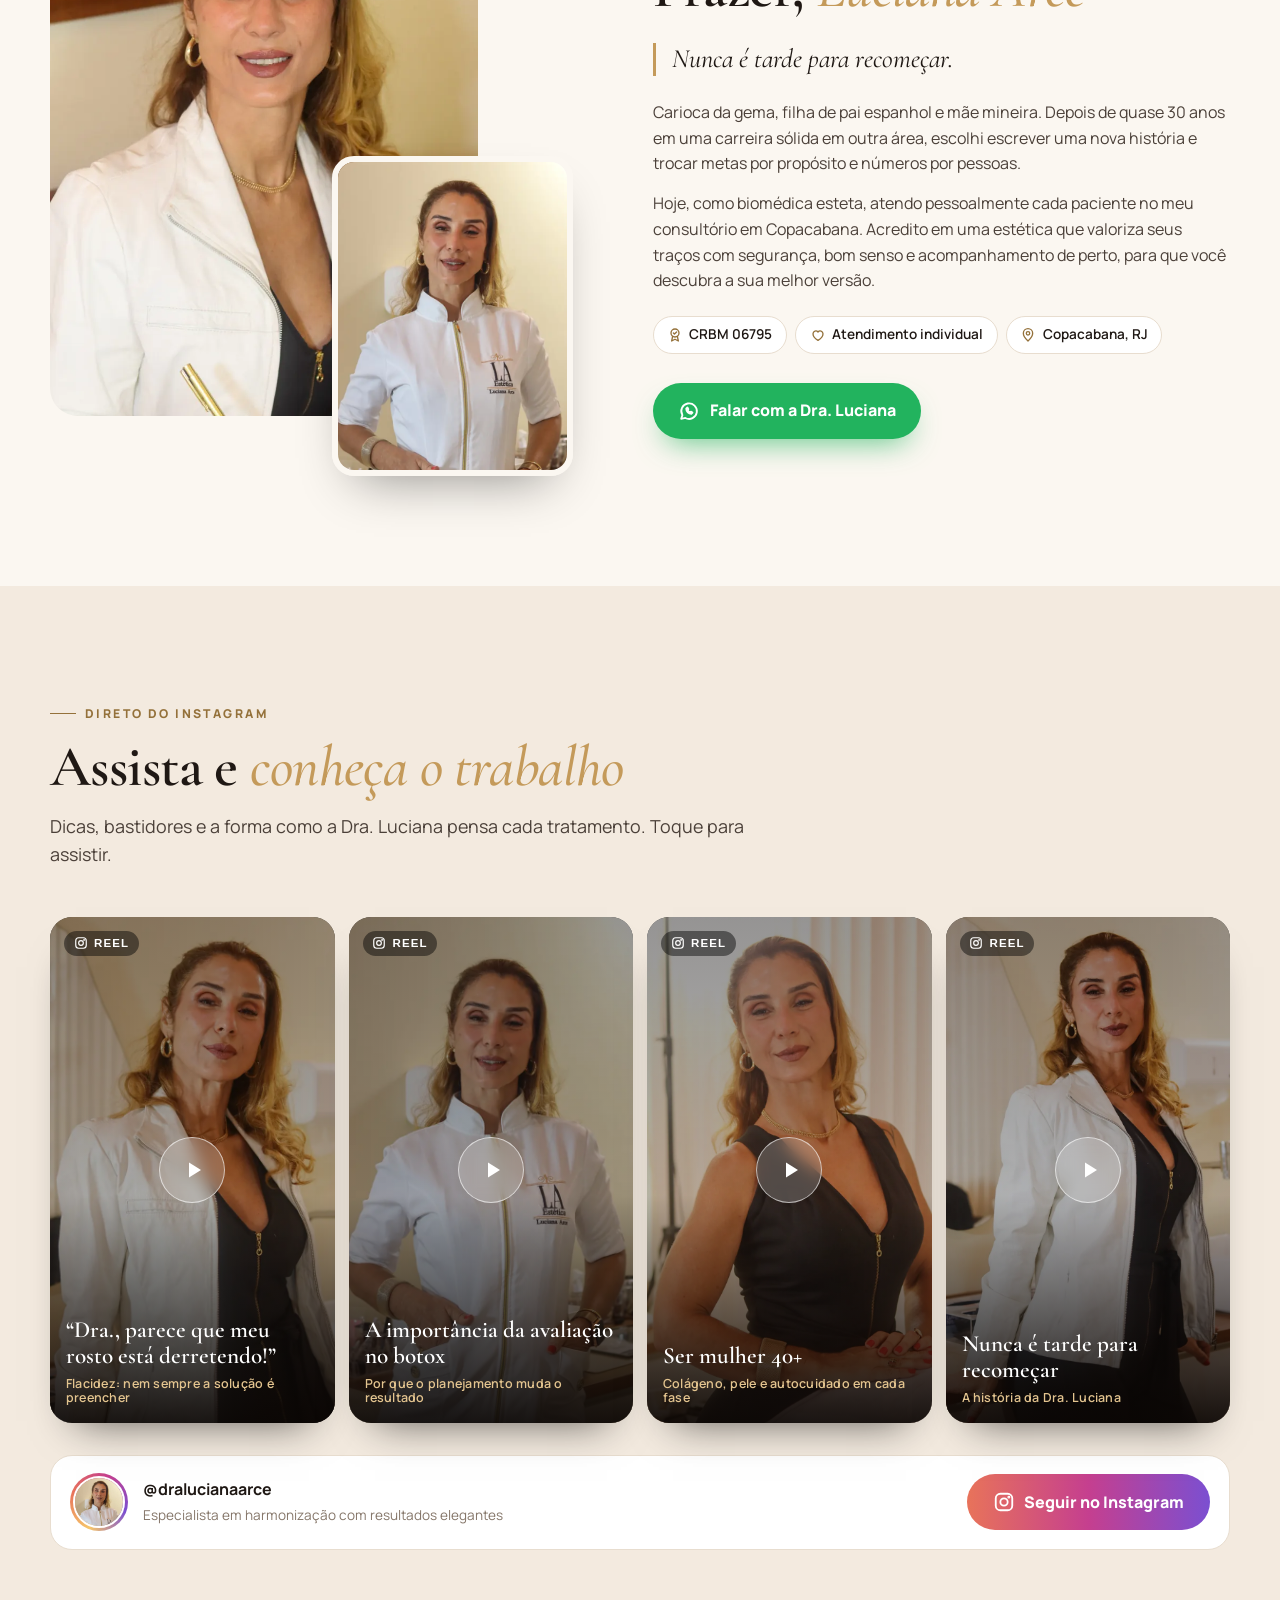
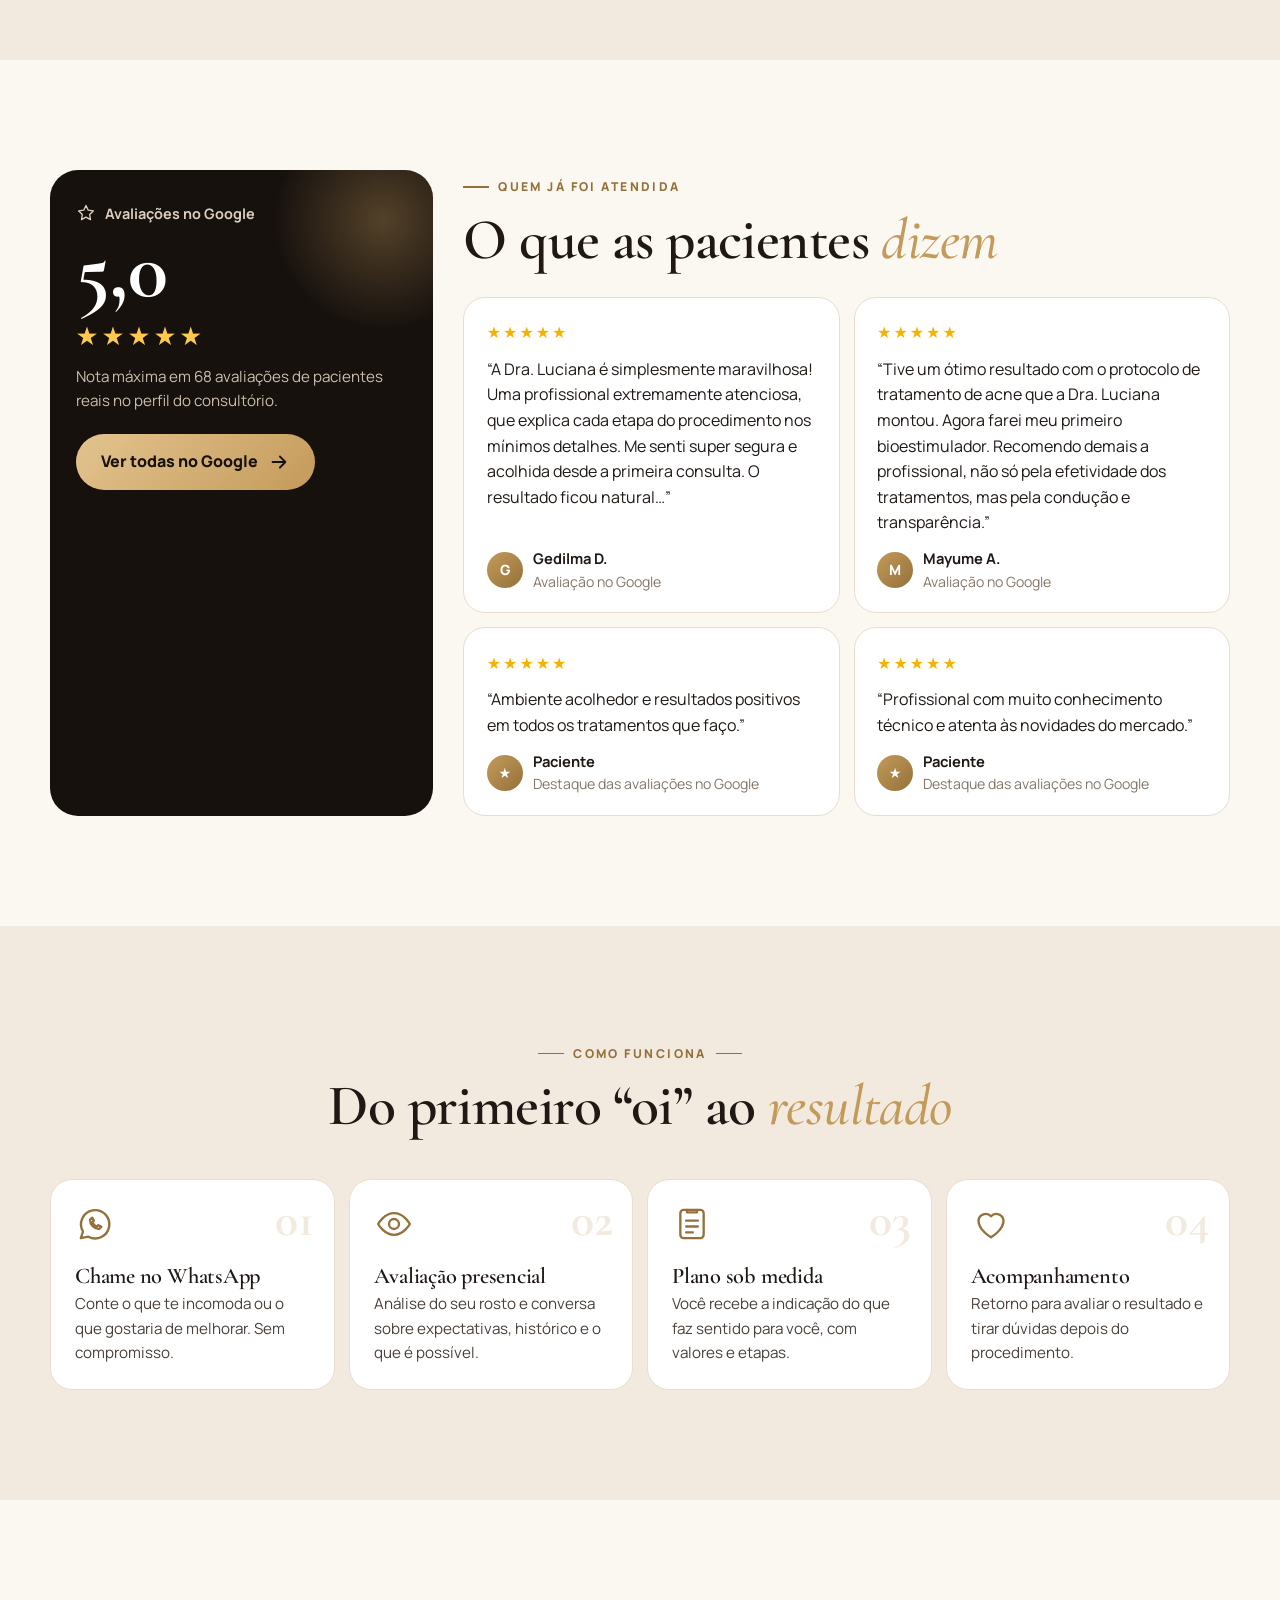
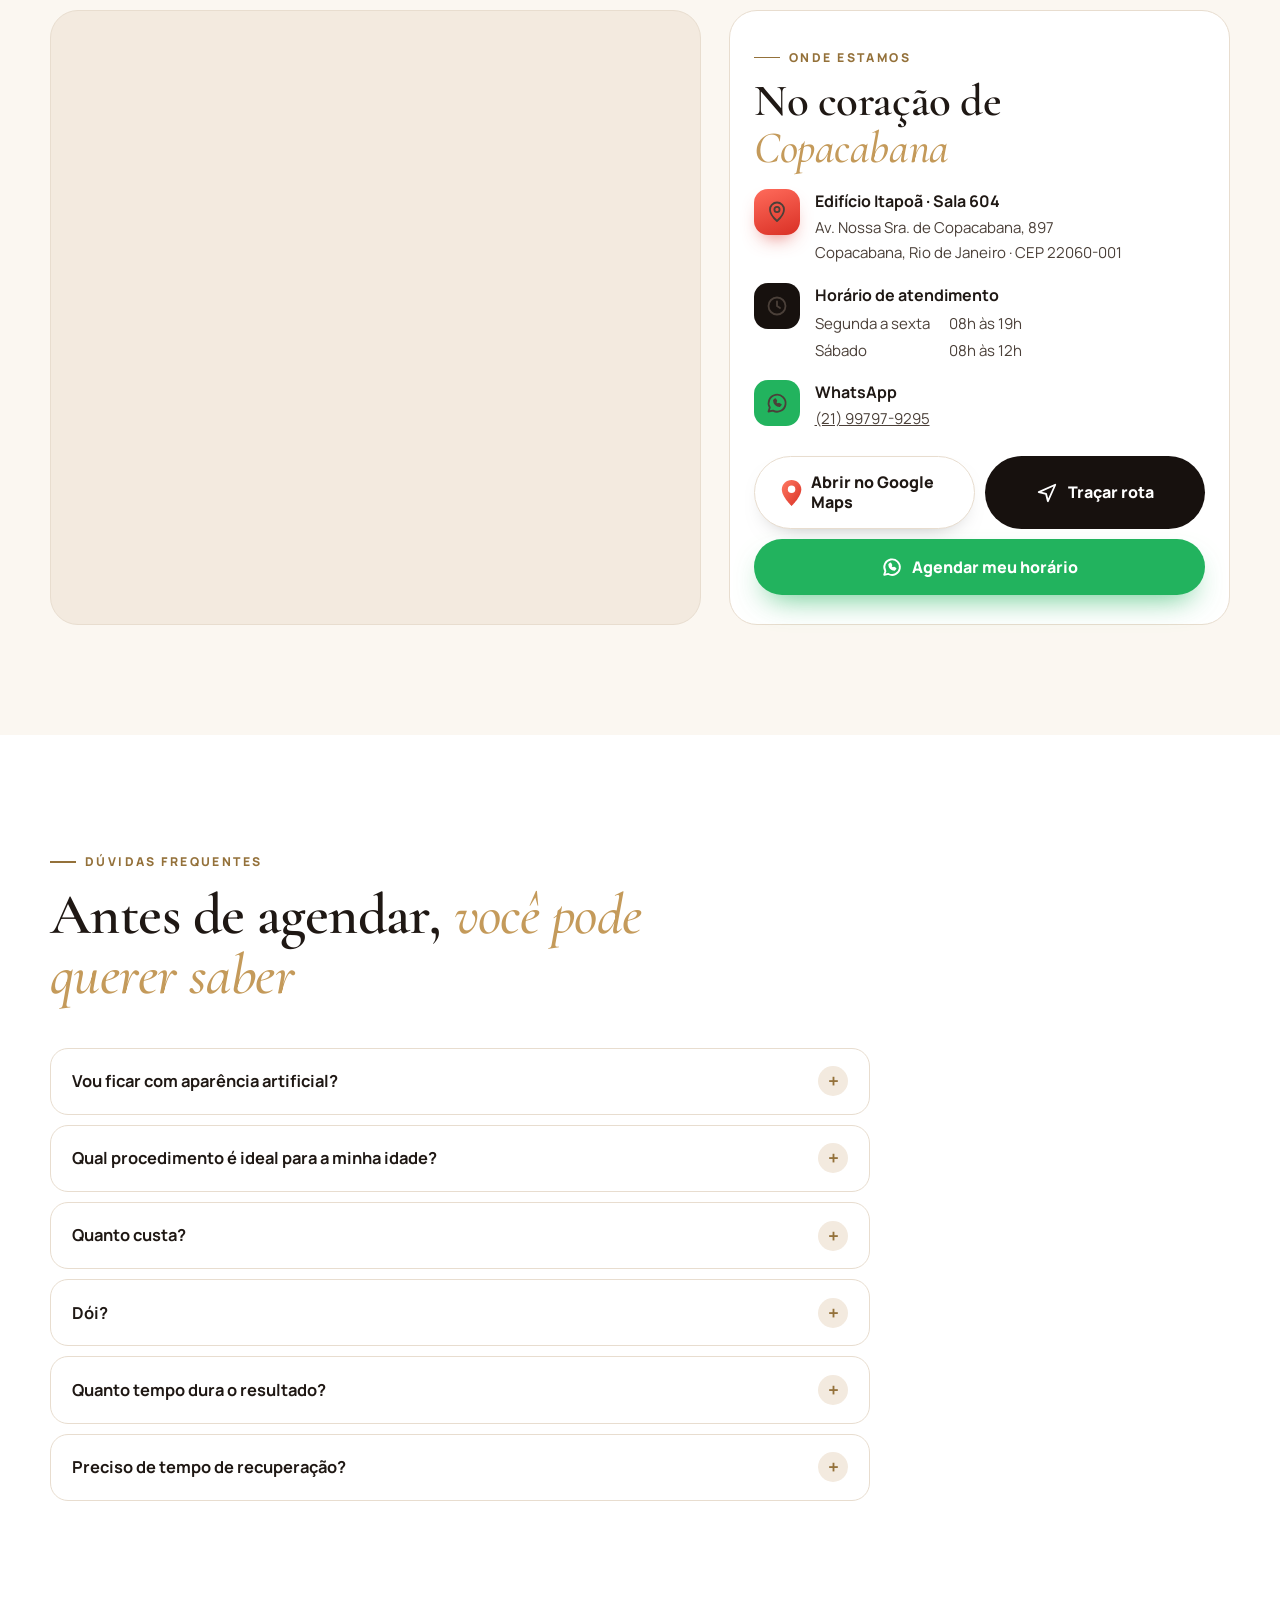
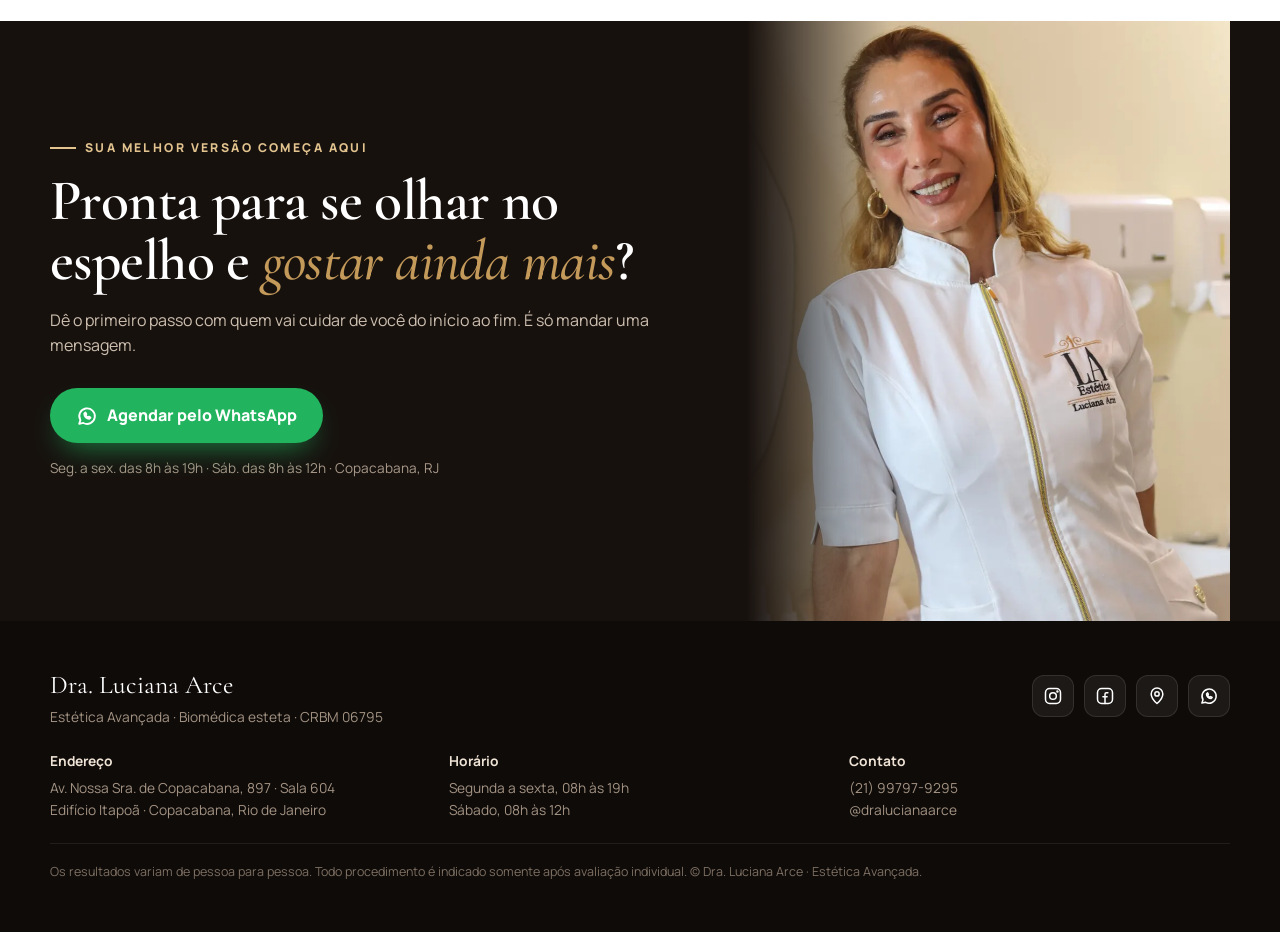
==== commit eba31d4e: "LP v2: Instagram, CRBM, avaliações Google, mapa e novo visual Co-Authored-By: Claude Opus 5.5 <norep" ====
--- a/index.html
+++ b/index.html
@@ -2,19 +2,19 @@
 <html lang="pt-BR">
 <head>
 <meta charset="utf-8">
-<meta name="viewport" content="width=device-width, initial-scale=1">
-<title>Harmonização Facial em Copacabana | Dra. Luciana Arce</title>
-<meta name="description" content="Harmonização facial, preenchimento labial e bioestimulador de colágeno em Copacabana com a Dra. Luciana Arce. Resultado natural, sem exagero. Agende sua avaliação pelo WhatsApp.">
-<meta name="theme-color" content="#1f1a17">
+<meta name="viewport" content="width=device-width, initial-scale=1, viewport-fit=cover">
+<title>Harmonização Facial em Copacabana | Dra. Luciana Arce · CRBM 06795</title>
+<meta name="description" content="Dra. Luciana Arce, biomédica esteta em Copacabana (CRBM 06795). Harmonização facial, preenchimento labial, bioestimulador e botox com resultado natural. Nota 5,0 no Google. Agende pelo WhatsApp.">
+<meta name="theme-color" content="#17110e">
 <meta property="og:type" content="website">
-<meta property="og:title" content="Harmonização Facial em Copacabana | Dra. Luciana Arce">
-<meta property="og:description" content="Resultado natural, sem exagero. Agende sua avaliação pelo WhatsApp.">
-<meta property="og:image" content="img/og.jpg">
+<meta property="og:title" content="Dra. Luciana Arce | Harmonização facial em Copacabana">
+<meta property="og:description" content="Resultado natural, sem exagero. Nota 5,0 no Google com 68 avaliações. Agende pelo WhatsApp.">
+<meta property="og:image" content="https://andressamelogt-stack.github.io/dra-luciana-arce/img/og.jpg">
 <meta property="og:locale" content="pt_BR">
 <link rel="preload" as="image" href="img/hero.webp" fetchpriority="high">
 <link rel="preconnect" href="https://fonts.googleapis.com">
 <link rel="preconnect" href="https://fonts.gstatic.com" crossorigin>
-<link href="https://fonts.googleapis.com/css2?family=Cormorant+Garamond:ital,wght@0,500;0,600;1,500&family=Manrope:wght@400;500;600;700&display=swap" rel="stylesheet">
+<link href="https://fonts.googleapis.com/css2?family=Cormorant+Garamond:ital,wght@0,500;0,600;0,700;1,500;1,600&family=Manrope:wght@400;500;600;700;800&display=swap" rel="stylesheet">
 
 <!-- Google Ads: preencher AW_ID e AW_LABEL para medir os cliques no WhatsApp como conversão -->
 <script>
@@ -34,273 +34,483 @@
 {
   "@context": "https://schema.org",
   "@type": "HealthAndBeautyBusiness",
-  "name": "LA Estética - Dra. Luciana Arce",
-  "image": "img/hero.webp",
+  "name": "Dra. Luciana Arce | Estética Avançada",
+  "description": "Biomédica esteta em Copacabana. Harmonização facial, preenchimento labial, bioestimulador de colágeno e toxina botulínica.",
+  "image": "https://andressamelogt-stack.github.io/dra-luciana-arce/img/og.jpg",
   "telephone": "+55 21 99797-9295",
-  "address": {"@type": "PostalAddress", "addressLocality": "Rio de Janeiro", "addressRegion": "RJ", "addressCountry": "BR", "streetAddress": "Copacabana"},
-  "openingHoursSpecification": [{"@type": "OpeningHoursSpecification", "dayOfWeek": ["Monday","Tuesday","Wednesday","Thursday","Friday","Saturday"], "opens": "09:00", "closes": "21:00"}]
+  "address": {"@type": "PostalAddress", "streetAddress": "Av. Nossa Sra. de Copacabana, 897 - Sala 604 (Edifício Itapoã)", "addressLocality": "Rio de Janeiro", "addressRegion": "RJ", "postalCode": "22060-001", "addressCountry": "BR"},
+  "geo": {"@type": "GeoCoordinates", "latitude": -22.9752734, "longitude": -43.1895695},
+  "hasMap": "https://g.page/Luarce",
+  "sameAs": ["https://www.instagram.com/dralucianaarce/", "https://www.facebook.com/lucianaarceestetica"],
+  "openingHoursSpecification": [
+    {"@type": "OpeningHoursSpecification", "dayOfWeek": ["Monday","Tuesday","Wednesday","Thursday","Friday"], "opens": "08:00", "closes": "19:00"},
+    {"@type": "OpeningHoursSpecification", "dayOfWeek": "Saturday", "opens": "08:00", "closes": "12:00"}
+  ]
 }
 </script>
 
 <style>
 :root{
-  --ink:#1f1a17; --ink-2:#4a413b; --muted:#7a6e66;
-  --cream:#faf6f0; --sand:#f1e8dc; --line:#e6dccf;
-  --gold:#b08a4f; --gold-2:#8f6d38;
-  --wa:#1fa855; --wa-2:#178a45;
-  --radius:18px;
+  --espresso:#17110e; --espresso-2:#231a15; --ink:#1f1814; --ink-2:#4b4039; --muted:#857669;
+  --cream:#fbf7f1; --sand:#f3eadf; --line:#e8ddcf;
+  --gold:#c49a5a; --gold-l:#e3c48f; --gold-d:#94713a;
+  --wa:#22b35e; --wa-d:#1a944c;
   --serif:'Cormorant Garamond', Georgia, serif;
   --sans:'Manrope', system-ui, -apple-system, Segoe UI, Roboto, sans-serif;
+  --r:22px;
 }
 *{box-sizing:border-box;margin:0;padding:0}
 html{scroll-behavior:smooth}
 body{font-family:var(--sans);color:var(--ink);background:var(--cream);line-height:1.6;-webkit-font-smoothing:antialiased;overflow-x:hidden}
 img{max-width:100%;display:block}
 a{color:inherit}
-.wrap{width:min(1120px,100% - 32px);margin-inline:auto}
-.eyebrow{font-size:.78rem;letter-spacing:.18em;text-transform:uppercase;color:var(--gold-2);font-weight:700}
-h1,h2,h3{font-family:var(--serif);font-weight:600;line-height:1.08;letter-spacing:-.01em}
-h1{font-size:clamp(2.4rem,6.2vw,4.3rem)}
-h2{font-size:clamp(2rem,4.6vw,3.1rem)}
-h3{font-size:1.6rem}
-h1 em,h2 em{font-style:italic;color:var(--gold-2);font-weight:500}
-p.lead{font-size:1.12rem;color:var(--ink-2)}
+.wrap{width:min(1180px,100% - 32px);margin-inline:auto}
+.ico{width:24px;height:24px;flex:none;fill:none;stroke:currentColor;stroke-width:1.6;stroke-linecap:round;stroke-linejoin:round}
+.eyebrow{display:inline-flex;align-items:center;gap:.55rem;font-size:.76rem;letter-spacing:.2em;text-transform:uppercase;color:var(--gold-d);font-weight:800}
+.eyebrow::before{content:"";width:26px;height:1.5px;background:currentColor}
+h1,h2,h3{font-family:var(--serif);font-weight:600;line-height:1.04;letter-spacing:-.01em}
+h1{font-size:clamp(2.7rem,7.4vw,5.4rem)}
+h2{font-size:clamp(2.2rem,5vw,3.6rem)}
+h3{font-size:1.55rem}
+em{font-style:italic}
+h1 em,h2 em{color:var(--gold);font-weight:500}
+.lead{font-size:1.12rem;color:var(--ink-2)}
+section{padding:84px 0;position:relative}
+.head{max-width:44rem;margin-bottom:2.6rem}
+.head h2{margin:.9rem 0 .9rem}
+.center{text-align:center;margin-inline:auto}
+.center .eyebrow::after{content:"";width:26px;height:1.5px;background:currentColor}
 
 /* botões */
-.btn{display:inline-flex;align-items:center;justify-content:center;gap:.6rem;padding:1.05rem 1.6rem;border-radius:999px;font-weight:700;font-size:1.02rem;text-decoration:none;transition:transform .15s ease, background .2s ease, box-shadow .2s ease;cursor:pointer;border:0}
-.btn:active{transform:scale(.98)}
-.btn-wa{background:var(--wa);color:#fff;box-shadow:0 10px 24px -10px rgba(31,168,85,.7)}
-.btn-wa:hover{background:var(--wa-2)}
-.btn-ghost{border:1.5px solid var(--ink);color:var(--ink);background:transparent}
-.btn-ghost:hover{background:var(--ink);color:#fff}
-.btn svg{width:22px;height:22px;flex:none}
-.micro{font-size:.86rem;color:var(--muted);margin-top:.75rem}
+.btn{display:inline-flex;align-items:center;justify-content:center;gap:.6rem;padding:1.05rem 1.6rem;border-radius:999px;font-weight:800;font-size:1rem;text-decoration:none;transition:transform .15s ease,background .2s,box-shadow .2s,color .2s;cursor:pointer;border:0;line-height:1.2}
+.btn:active{transform:scale(.97)}
+.btn .ico{width:22px;height:22px;stroke-width:2}
+.btn-wa{background:var(--wa);color:#fff;box-shadow:0 14px 30px -12px rgba(34,179,94,.75)}
+.btn-wa:hover{background:var(--wa-d)}
+.btn-line{border:1.5px solid currentColor;background:transparent}
+.btn-gold{background:linear-gradient(135deg,var(--gold-l),var(--gold));color:var(--espresso)}
+.btn-dark{background:var(--espresso);color:#fff}
+.btn-dark:hover{background:#000}
+.shine{position:relative;overflow:hidden}
+.shine::after{content:"";position:absolute;top:0;left:-60%;width:40%;height:100%;background:linear-gradient(90deg,transparent,rgba(255,255,255,.35),transparent);transform:skewX(-20deg);animation:shine 3.6s infinite}
+@keyframes shine{0%,60%{left:-60%}100%{left:130%}}
 
 /* topo */
-.top{position:sticky;top:0;z-index:40;background:rgba(250,246,240,.92);backdrop-filter:blur(10px);border-bottom:1px solid var(--line)}
-.top .wrap{display:flex;align-items:center;justify-content:space-between;height:64px}
-.brand{display:flex;align-items:baseline;gap:.5rem;text-decoration:none}
-.brand b{font-family:var(--serif);font-size:1.55rem;letter-spacing:.02em}
-.brand span{font-size:.72rem;letter-spacing:.16em;text-transform:uppercase;color:var(--muted)}
-.top .btn{padding:.6rem 1rem;font-size:.9rem}
-@media (max-width:480px){.brand span{display:none}.brand b{white-space:nowrap}}
+.top{position:fixed;inset:0 0 auto 0;z-index:60;transition:background .3s,box-shadow .3s}
+.top.solid{background:rgba(23,17,14,.92);backdrop-filter:blur(12px);box-shadow:0 8px 30px -18px rgba(0,0,0,.8)}
+.top .wrap{display:flex;align-items:center;justify-content:space-between;height:68px;color:#fff}
+.brand{display:flex;flex-direction:column;text-decoration:none;line-height:1}
+.brand b{font-family:var(--serif);font-size:1.5rem;font-weight:600}
+.brand span{font-size:.62rem;letter-spacing:.22em;text-transform:uppercase;color:var(--gold-l);margin-top:3px}
+.nav{display:none;gap:26px;font-size:.88rem;font-weight:600}
+.nav a{text-decoration:none;opacity:.85}
+.nav a:hover{opacity:1;color:var(--gold-l)}
+.top .btn{padding:.62rem 1.05rem;font-size:.88rem}
 
 /* hero */
-.hero{padding:40px 0 64px;position:relative}
-.hero .wrap{display:grid;gap:36px;align-items:center}
-.hero-photo{position:relative;border-radius:28px;overflow:hidden;aspect-ratio:4/5;background:var(--sand)}
-.hero-photo img{width:100%;height:100%;object-fit:cover;object-position:50% 18%}
-.hero-badge{position:absolute;left:14px;bottom:14px;background:rgba(255,255,255,.94);border-radius:14px;padding:.7rem .95rem;font-size:.85rem;line-height:1.35;box-shadow:0 8px 30px -12px rgba(0,0,0,.35)}
-.hero-badge b{display:block;font-family:var(--serif);font-size:1.15rem}
-.hero h1{margin:.9rem 0 1.1rem}
-.hero .lead{max-width:34rem}
+.hero{background:var(--espresso);color:#fff;padding:0;overflow:hidden;min-height:100svh;display:flex;align-items:stretch}
+.hero::before{content:"";position:absolute;inset:0;background:radial-gradient(60% 50% at 80% 30%,rgba(196,154,90,.28),transparent 70%),radial-gradient(40% 40% at 10% 90%,rgba(196,154,90,.14),transparent 70%);pointer-events:none}
+.hero .wrap{position:relative;display:grid;align-items:center;gap:0;padding:96px 0 40px}
+.hero-photo{position:relative;margin:0 -16px;height:62svh;min-height:420px;max-height:640px}
+.hero-photo img{width:100%;height:100%;object-fit:cover;object-position:50% 4%;-webkit-mask-image:linear-gradient(to bottom,#000 62%,transparent 100%);mask-image:linear-gradient(to bottom,#000 62%,transparent 100%)}
+.chip{position:absolute;display:flex;align-items:center;gap:.6rem;background:rgba(255,255,255,.12);border:1px solid rgba(255,255,255,.22);backdrop-filter:blur(14px);-webkit-backdrop-filter:blur(14px);color:#fff;border-radius:16px;padding:.65rem .9rem;font-size:.82rem;line-height:1.25;box-shadow:0 12px 30px -14px rgba(0,0,0,.6);animation:float 6s ease-in-out infinite}
+.chip b{display:block;font-size:1.02rem}
+.chip .stars{color:#ffc94d;letter-spacing:1px;font-size:.9rem}
+.chip-g{top:46%;left:16px}
+.chip-c{top:60%;right:16px;animation-delay:-3s}
+.chip .ico{color:var(--gold-l)}
+@keyframes float{0%,100%{transform:translateY(0)}50%{transform:translateY(-8px)}}
+.hero-txt{position:relative;margin-top:-90px;z-index:2}
+.hero h1{margin:1rem 0 1.1rem}
+.hero .eyebrow{color:var(--gold-l)}
+.hero .lead{color:#dccfc0;max-width:34rem}
 .hero-ctas{display:flex;flex-wrap:wrap;gap:12px;margin-top:1.8rem}
-.checks{list-style:none;margin-top:1.6rem;display:grid;gap:.55rem}
-.checks li{display:flex;gap:.6rem;align-items:flex-start;color:var(--ink-2)}
-.checks li::before{content:"";flex:none;width:20px;height:20px;margin-top:3px;border-radius:50%;background:var(--gold) url("data:image/svg+xml,%3Csvg xmlns='http://www.w3.org/2000/svg' viewBox='0 0 24 24' fill='none' stroke='white' stroke-width='3' stroke-linecap='round' stroke-linejoin='round'%3E%3Cpath d='M20 6 9 17l-5-5'/%3E%3C/svg%3E") center/12px no-repeat}
-
-/* faixa */
-.strip{background:var(--ink);color:#efe6da}
-.strip ul{list-style:none;display:grid;grid-template-columns:repeat(2,1fr);gap:18px;padding:26px 0}
-.strip li{font-size:.92rem;line-height:1.35}
-.strip li b{display:block;font-family:var(--serif);font-size:1.3rem;color:#fff;font-weight:600}
-
-section{padding:76px 0}
-.head{max-width:40rem;margin-bottom:2.4rem}
-.head h2{margin:.7rem 0 .8rem}
+.hero .btn-line{color:#fff}
+.hero .btn-line:hover{background:#fff;color:var(--espresso)}
+.proof{display:flex;flex-wrap:wrap;gap:18px 26px;margin-top:2rem;padding-top:1.4rem;border-top:1px solid rgba(255,255,255,.14);font-size:.86rem;color:#cbbdad}
+.proof div{display:flex;align-items:center;gap:.55rem}
+.proof b{color:#fff;font-size:1rem}
+.proof .ico{color:var(--gold-l);width:22px;height:22px}
+
+/* marquee */
+.marquee{background:linear-gradient(90deg,var(--gold-d),var(--gold),var(--gold-l),var(--gold));color:var(--espresso);overflow:hidden;white-space:nowrap;padding:14px 0;font-family:var(--serif);font-size:1.35rem;font-style:italic;font-weight:600}
+.marquee .track{display:inline-flex;gap:2.2rem;animation:mq 34s linear infinite;padding-left:2.2rem}
+.marquee span{display:inline-flex;align-items:center;gap:2.2rem}
+.marquee span::after{content:"✦";font-style:normal;font-size:.9rem}
+@keyframes mq{to{transform:translateX(-50%)}}
+
+/* números */
+.stats{display:grid;grid-template-columns:repeat(2,1fr);gap:14px;margin-top:-1px}
+.stat{background:#fff;border:1px solid var(--line);border-radius:var(--r);padding:1.4rem 1.2rem;text-align:center;box-shadow:0 20px 40px -32px rgba(60,40,20,.5)}
+.stat .ico{width:34px;height:34px;color:var(--gold-d);margin:0 auto .55rem;stroke-width:1.4}
+.stat b{display:block;font-family:var(--serif);font-size:2.3rem;line-height:1;font-weight:700}
+.stat small{display:block;color:var(--muted);font-size:.84rem;margin-top:.35rem;line-height:1.35}
+.stats-sec{padding:56px 0 20px}
 
 /* procedimentos */
-.cards{display:grid;gap:16px}
-.card{background:#fff;border:1px solid var(--line);border-radius:var(--radius);padding:1.6rem;display:flex;flex-direction:column;gap:.7rem;transition:border-color .2s, transform .2s}
-.card:hover{border-color:var(--gold);transform:translateY(-2px)}
-.card .n{font-family:var(--serif);font-size:1rem;color:var(--gold-2);font-style:italic}
-.card p{color:var(--ink-2);font-size:.98rem}
-.card a{margin-top:auto;padding-top:.6rem;font-weight:700;color:var(--wa-2);text-decoration:none;display:inline-flex;gap:.4rem;align-items:center}
-.card a:hover{text-decoration:underline}
-
-/* natural */
-.natural{background:var(--sand)}
-.natural .wrap{display:grid;gap:34px;align-items:center}
-.natural figure{border-radius:24px;overflow:hidden;aspect-ratio:16/10}
-.natural figure img{width:100%;height:100%;object-fit:cover;object-position:40% 30%}
-.pill-list{display:flex;flex-wrap:wrap;gap:8px;margin-top:1.4rem}
-.pill-list span{background:#fff;border:1px solid var(--line);border-radius:999px;padding:.45rem .9rem;font-size:.88rem}
+.procs{display:grid;gap:16px}
+.proc{position:relative;background:#fff;border:1px solid var(--line);border-radius:var(--r);padding:1.7rem 1.5rem 1.5rem;display:flex;flex-direction:column;gap:.65rem;overflow:hidden;transition:transform .25s,box-shadow .25s,border-color .25s}
+.proc::before{content:"";position:absolute;inset:auto -40px -60px auto;width:160px;height:160px;border-radius:50%;background:radial-gradient(circle,rgba(196,154,90,.18),transparent 70%);transition:transform .4s}
+.proc:hover{transform:translateY(-4px);box-shadow:0 26px 50px -30px rgba(60,40,20,.55);border-color:var(--gold)}
+.proc:hover::before{transform:scale(1.6)}
+.proc .ic{width:58px;height:58px;border-radius:18px;display:grid;place-items:center;background:linear-gradient(135deg,var(--espresso),#3a2b22);color:var(--gold-l);box-shadow:0 10px 22px -12px rgba(0,0,0,.7)}
+.proc .ic .ico{width:30px;height:30px;stroke-width:1.5}
+.proc .tag{position:absolute;top:1.2rem;right:1.2rem;font-size:.68rem;font-weight:800;letter-spacing:.12em;text-transform:uppercase;background:var(--sand);color:var(--gold-d);padding:.3rem .6rem;border-radius:999px}
+.proc p{color:var(--ink-2);font-size:.96rem}
+.proc a{margin-top:auto;padding-top:.5rem;font-weight:800;font-size:.92rem;color:var(--wa-d);text-decoration:none;display:inline-flex;gap:.45rem;align-items:center}
+.proc a .ico{width:18px;height:18px;stroke-width:2.2;transition:transform .2s}
+.proc a:hover .ico{transform:translateX(4px)}
+
+/* filosofia */
+.philo{background:var(--espresso);color:#efe4d6;overflow:hidden}
+.philo .wrap{display:grid;gap:40px;align-items:center}
+.philo h2{color:#fff}
+.philo .eyebrow{color:var(--gold-l)}
+.philo .lead{color:#cdbfaf}
+.philo figure{position:relative;border-radius:28px;overflow:hidden;aspect-ratio:16/11}
+.philo figure img{width:100%;height:100%;object-fit:cover;object-position:40% 30%}
+.philo figure::after{content:"";position:absolute;inset:0;background:linear-gradient(to top,rgba(10,6,4,.75),transparent 55%)}
+.philo figure figcaption{z-index:2;position:absolute;left:16px;bottom:16px;right:16px;font-family:var(--serif);font-size:1.4rem;font-style:italic;color:#fff;text-shadow:0 2px 20px rgba(0,0,0,.6)}
+.pillars{display:grid;gap:12px;margin-top:1.8rem}
+.pillar{display:flex;gap:.9rem;align-items:flex-start;background:rgba(255,255,255,.05);border:1px solid rgba(255,255,255,.1);border-radius:16px;padding:1rem 1.1rem}
+.pillar .ico{color:var(--gold-l);width:28px;height:28px;margin-top:2px}
+.pillar b{display:block;color:#fff;font-size:1rem}
+.pillar span{font-size:.92rem;color:#bfb0a0}
 
 /* sobre */
-.about .wrap{display:grid;gap:36px;align-items:center}
-.about-photo{border-radius:28px;overflow:hidden;aspect-ratio:4/5;position:relative}
-.about-photo img{width:100%;height:100%;object-fit:cover;object-position:50% 15%}
-.about blockquote{font-family:var(--serif);font-size:1.5rem;font-style:italic;line-height:1.3;border-left:3px solid var(--gold);padding-left:1rem;margin:1.4rem 0;color:var(--ink)}
+.about .wrap{display:grid;gap:40px;align-items:center}
+.about-pics{position:relative;padding-bottom:60px}
+.about-pics .a{border-radius:28px;overflow:hidden;aspect-ratio:4/5;width:82%}
+.about-pics .b{position:absolute;right:0;bottom:0;width:46%;aspect-ratio:3/4;border-radius:22px;overflow:hidden;border:6px solid var(--cream);box-shadow:0 24px 50px -24px rgba(0,0,0,.45)}
+.about-pics img{width:100%;height:100%;object-fit:cover;object-position:50% 15%}
+.crbm{position:absolute;left:12px;top:12px;display:flex;align-items:center;gap:.5rem;background:var(--espresso);color:#fff;border-radius:14px;padding:.6rem .85rem;font-size:.8rem;line-height:1.2;box-shadow:0 12px 26px -12px rgba(0,0,0,.6)}
+.crbm .ico{color:var(--gold-l);width:26px;height:26px}
+.crbm b{display:block;font-size:.98rem;letter-spacing:.03em}
+.about h2{margin:.9rem 0 1rem}
+.about p{color:var(--ink-2)}
 .about p+p{margin-top:.9rem}
-.about p{color:var(--ink-2)}
+.about .quote{font-family:var(--serif);font-size:1.65rem;font-style:italic;line-height:1.25;color:var(--ink);border-left:3px solid var(--gold);padding-left:1rem;margin:1.5rem 0}
+.facts{display:flex;flex-wrap:wrap;gap:8px;margin-top:1.4rem}
+.facts span{display:inline-flex;align-items:center;gap:.4rem;background:#fff;border:1px solid var(--line);border-radius:999px;padding:.45rem .85rem;font-size:.85rem;font-weight:600}
+.facts .ico{width:16px;height:16px;color:var(--gold-d);stroke-width:2}
+
+/* reels */
+.reels-sec{background:var(--sand)}
+.reels{display:flex;gap:14px;overflow-x:auto;scroll-snap-type:x mandatory;padding:6px 16px 22px;margin:0 -16px;scrollbar-width:none}
+.reels::-webkit-scrollbar{display:none}
+.reel{flex:0 0 72%;max-width:300px;scroll-snap-align:start;position:relative;aspect-ratio:9/16;border-radius:22px;overflow:hidden;cursor:pointer;background:#000;border:0;color:#fff;text-align:left;box-shadow:0 24px 40px -26px rgba(0,0,0,.65);transition:transform .25s}
+.reel:hover{transform:translateY(-4px)}
+.reel img{position:absolute;inset:0;width:100%;height:100%;object-fit:cover;object-position:50% 15%;opacity:.88;transition:transform .5s,opacity .3s}
+.reel:hover img{transform:scale(1.05);opacity:1}
+.reel::after{content:"";position:absolute;inset:0;background:linear-gradient(to top,rgba(10,6,4,.92) 0%,rgba(10,6,4,.2) 45%,rgba(10,6,4,.35) 100%)}
+.reel .play{position:absolute;z-index:2;top:50%;left:50%;transform:translate(-50%,-50%);width:66px;height:66px;border-radius:50%;background:rgba(255,255,255,.2);backdrop-filter:blur(8px);border:1.5px solid rgba(255,255,255,.6);display:grid;place-items:center;transition:transform .2s,background .2s}
+.reel:hover .play{transform:translate(-50%,-50%) scale(1.1);background:rgba(255,255,255,.32)}
+.reel .play svg{width:24px;height:24px;margin-left:4px;fill:#fff}
+.reel .rtag{position:absolute;z-index:2;top:14px;left:14px;display:flex;align-items:center;gap:.4rem;font-size:.72rem;font-weight:800;letter-spacing:.1em;text-transform:uppercase;background:rgba(0,0,0,.45);padding:.35rem .6rem;border-radius:999px}
+.reel .rtag .ico{width:14px;height:14px;stroke-width:2}
+.reel .rtxt{position:absolute;z-index:2;left:16px;right:16px;bottom:18px;font-family:var(--serif);font-size:1.45rem;line-height:1.12;font-weight:600}
+.reel .rtxt small{display:block;font-family:var(--sans);font-size:.78rem;font-weight:600;color:var(--gold-l);margin-top:.5rem;letter-spacing:.02em}
+.ig-cta{display:flex;flex-wrap:wrap;align-items:center;justify-content:space-between;gap:16px;margin-top:10px;background:#fff;border:1px solid var(--line);border-radius:var(--r);padding:1.1rem 1.2rem}
+.ig-prof{display:flex;align-items:center;gap:.9rem}
+.ig-ring{width:58px;height:58px;border-radius:50%;padding:3px;background:conic-gradient(from 200deg,#f6c66b,#e8735a,#c53f8f,#7b4fd1,#f6c66b)}
+.ig-ring img{width:100%;height:100%;border-radius:50%;object-fit:cover;object-position:50% 12%;border:2px solid #fff}
+.ig-prof b{display:block;font-size:1rem}
+.ig-prof span{font-size:.85rem;color:var(--muted)}
+.btn-ig{background:linear-gradient(90deg,#e8735a,#c53f8f,#7b4fd1);color:#fff}
+
+/* modal */
+.modal{position:fixed;inset:0;z-index:100;background:rgba(10,6,4,.86);display:none;place-items:center;padding:16px}
+.modal.open{display:grid}
+.modal .box{position:relative;width:min(400px,100%);height:min(720px,calc(100svh - 80px));background:#fff;border-radius:18px;overflow:hidden}
+.modal iframe{width:100%;height:100%;border:0}
+.modal .x{position:absolute;top:-46px;right:0;width:40px;height:40px;border-radius:50%;border:0;background:#fff;font-size:1.4rem;cursor:pointer;line-height:1}
+
+/* avaliações */
+.reviews .wrap{display:grid;gap:30px}
+.score{background:var(--espresso);color:#fff;border-radius:28px;padding:2rem 1.6rem;display:flex;flex-direction:column;gap:.5rem;position:relative;overflow:hidden}
+.score::after{content:"";position:absolute;right:-60px;top:-60px;width:220px;height:220px;border-radius:50%;background:radial-gradient(circle,rgba(196,154,90,.35),transparent 70%)}
+.score .g{display:flex;align-items:center;gap:.6rem;font-weight:700;font-size:.9rem;color:#dccfc0}
+.score .big{font-family:var(--serif);font-size:5.2rem;line-height:.9;font-weight:700}
+.score .stars{color:#ffc94d;font-size:1.6rem;letter-spacing:3px}
+.score p{color:#cbbdad;font-size:.95rem}
+.score .btn{margin-top:.8rem;align-self:flex-start}
+.rv-grid{display:grid;gap:14px}
+.rv{background:#fff;border:1px solid var(--line);border-radius:var(--r);padding:1.4rem 1.4rem 1.2rem;display:flex;flex-direction:column;gap:.7rem}
+.rv .stars{color:#f5b301;letter-spacing:2px}
+.rv p{font-size:1rem;color:var(--ink)}
+.rv .who{display:flex;align-items:center;gap:.65rem;margin-top:auto;font-size:.88rem;color:var(--muted)}
+.rv .av{width:36px;height:36px;border-radius:50%;display:grid;place-items:center;font-weight:800;color:#fff;background:linear-gradient(135deg,var(--gold),var(--gold-d))}
+.rv .who b{display:block;color:var(--ink);font-size:.92rem}
 
 /* passos */
+.steps-sec{background:var(--sand)}
 .steps{display:grid;gap:14px;counter-reset:s}
-.step{position:relative;background:#fff;border:1px solid var(--line);border-radius:var(--radius);padding:1.5rem 1.5rem 1.5rem 4.4rem}
-.step::before{counter-increment:s;content:counter(s);position:absolute;left:1.3rem;top:1.35rem;width:2.2rem;height:2.2rem;border-radius:50%;background:var(--ink);color:#fff;display:grid;place-items:center;font-family:var(--serif);font-size:1.2rem}
-.step h3{font-size:1.35rem;margin-bottom:.25rem}
-.step p{color:var(--ink-2);font-size:.97rem}
+.step{position:relative;background:#fff;border:1px solid var(--line);border-radius:var(--r);padding:1.5rem}
+.step .num{position:absolute;top:1rem;right:1.2rem;font-family:var(--serif);font-size:3rem;line-height:1;color:var(--sand);font-weight:700}
+.step .ico{width:40px;height:40px;color:var(--gold-d);margin-bottom:.8rem;stroke-width:1.4}
+.step h3{font-size:1.4rem;margin-bottom:.3rem}
+.step p{color:var(--ink-2);font-size:.95rem}
+
+/* local */
+.loc .wrap{display:grid;gap:28px;align-items:stretch}
+.map{border-radius:28px;overflow:hidden;min-height:340px;border:1px solid var(--line);position:relative;background:var(--sand)}
+.map iframe{position:absolute;inset:0;width:100%;height:100%;border:0;filter:saturate(.85)}
+.loc-card{background:#fff;border:1px solid var(--line);border-radius:28px;padding:1.8rem 1.5rem;display:flex;flex-direction:column;gap:1.1rem}
+.loc-row{display:flex;gap:.9rem;align-items:flex-start}
+.loc-row .ic{width:46px;height:46px;border-radius:14px;flex:none;display:grid;place-items:center}
+.loc-row .ic .ico{width:24px;height:24px;stroke-width:1.8}
+.ic-pin{background:linear-gradient(160deg,#ff6b5b,#d93025);color:#fff;box-shadow:0 10px 20px -10px rgba(217,48,37,.8)}
+.ic-clock{background:var(--espresso);color:var(--gold-l)}
+.ic-phone{background:var(--wa);color:#fff}
+.loc-row b{display:block;font-size:1rem}
+.loc-row span{color:var(--ink-2);font-size:.94rem}
+.hours{display:grid;grid-template-columns:auto auto;gap:.15rem 1.2rem;font-size:.94rem;color:var(--ink-2);margin-top:.2rem}
+.loc-btns{display:grid;gap:10px;margin-top:.4rem}
+.btn-maps{background:#fff;color:var(--ink);border:1.5px solid var(--line);box-shadow:0 10px 24px -18px rgba(0,0,0,.5)}
+.btn-maps:hover{border-color:#d93025}
+.btn-maps .pin{width:26px;height:26px}
 
 /* faq */
-.faq{background:#fff}
-.faq details{border-bottom:1px solid var(--line);padding:1.15rem 0}
-.faq summary{cursor:pointer;list-style:none;font-weight:700;font-size:1.05rem;display:flex;justify-content:space-between;gap:1rem}
+.faq-list{max-width:820px}
+.faq details{background:#fff;border:1px solid var(--line);border-radius:18px;padding:1.1rem 1.3rem;margin-bottom:10px;transition:border-color .2s}
+.faq details[open]{border-color:var(--gold)}
+.faq summary{cursor:pointer;list-style:none;font-weight:700;font-size:1.03rem;display:flex;justify-content:space-between;align-items:center;gap:1rem}
 .faq summary::-webkit-details-marker{display:none}
-.faq summary::after{content:"+";font-family:var(--serif);font-size:1.6rem;line-height:1;color:var(--gold-2);transition:transform .2s}
+.faq summary::after{content:"+";flex:none;width:30px;height:30px;border-radius:50%;background:var(--sand);display:grid;place-items:center;font-size:1.2rem;color:var(--gold-d);transition:transform .25s}
 .faq details[open] summary::after{transform:rotate(45deg)}
-.faq details p{color:var(--ink-2);margin-top:.6rem;max-width:46rem}
+.faq details p{color:var(--ink-2);margin-top:.7rem}
 
 /* cta final */
-.final{background:var(--ink);color:#efe6da;padding:0;overflow:hidden}
-.final .wrap{display:grid;gap:0;align-items:stretch}
-.final .txt{padding:64px 0}
-.final h2{color:#fff;margin:.8rem 0 1rem}
-.final h2 em{color:#d9b97f}
-.final .eyebrow{color:#d9b97f}
-.final p{color:#d8cdbf}
-.final .micro{color:#b7aa9b}
-.final-photo{min-height:420px;position:relative}
-.final-photo img{position:absolute;inset:0;width:100%;height:100%;object-fit:cover;object-position:50% 20%}
-
-footer{background:#16120f;color:#a99c8e;font-size:.85rem;padding:34px 0 110px}
-footer .wrap{display:grid;gap:10px}
-footer b{color:#efe6da;font-family:var(--serif);font-size:1.25rem;font-weight:600}
-
-/* botão flutuante */
-.float-wa{position:fixed;right:16px;bottom:16px;z-index:50;width:62px;height:62px;border-radius:50%;background:var(--wa);display:grid;place-items:center;box-shadow:0 12px 28px -8px rgba(0,0,0,.45);transition:transform .2s}
-.float-wa:hover{transform:scale(1.06)}
-.float-wa svg{width:32px;height:32px}
+.final{background:var(--espresso);color:#efe4d6;padding:0;overflow:hidden}
+.final .wrap{display:grid;align-items:stretch}
+.final .txt{padding:70px 0 40px;position:relative;z-index:2}
+.final h2{color:#fff;margin:.9rem 0 1rem}
+.final .eyebrow{color:var(--gold-l)}
+.final p{color:#cdbfaf}
+.final .micro{font-size:.85rem;color:#a99a8b;margin-top:.9rem}
+.final-photo{position:relative;min-height:440px;margin:0 -16px}
+.final-photo img{position:absolute;inset:0;width:100%;height:100%;object-fit:cover;object-position:50% 18%;-webkit-mask-image:linear-gradient(to bottom,transparent 0,#000 30%);mask-image:linear-gradient(to bottom,transparent 0,#000 30%)}
+
+footer{background:#0f0b09;color:#a39383;font-size:.86rem;padding:44px 0 120px}
+footer .wrap{display:grid;gap:22px}
+footer .fb{font-family:var(--serif);font-size:1.6rem;color:#fff}
+footer a{text-decoration:none}
+footer a:hover{color:var(--gold-l)}
+.socials{display:flex;gap:10px}
+.socials a{width:42px;height:42px;border-radius:12px;display:grid;place-items:center;background:rgba(255,255,255,.06);border:1px solid rgba(255,255,255,.1);color:#fff}
+.socials a:hover{background:var(--gold);color:var(--espresso)}
+.socials .ico{width:20px;height:20px;stroke-width:1.8}
+.fcols{display:grid;gap:18px}
+.fcols b{display:block;color:#efe4d6;margin-bottom:.3rem}
+.legal{border-top:1px solid rgba(255,255,255,.08);padding-top:18px;font-size:.78rem;color:#7d6f62}
+
+/* flutuante + barra mobile */
+.float-wa{position:fixed;right:18px;bottom:18px;z-index:70;width:64px;height:64px;border-radius:50%;background:var(--wa);color:#fff;display:none;place-items:center;box-shadow:0 14px 30px -8px rgba(0,0,0,.5)}
+.float-wa .ico{width:30px;height:30px;stroke-width:2}
 .float-wa::after{content:"";position:absolute;inset:0;border-radius:50%;border:2px solid var(--wa);animation:pulse 2.4s infinite}
+.mbar{position:fixed;left:0;right:0;bottom:0;z-index:70;display:flex;gap:8px;padding:10px 12px calc(10px + env(safe-area-inset-bottom));background:rgba(23,17,14,.94);backdrop-filter:blur(12px);transform:translateY(110%);transition:transform .35s}
+.mbar.on{transform:none}
+.mbar .btn{flex:1;padding:.9rem 1rem;font-size:.95rem}
+.mbar .btn-line{color:#fff;flex:0 0 auto}
 @keyframes pulse{0%{transform:scale(1);opacity:.8}100%{transform:scale(1.5);opacity:0}}
-@media (prefers-reduced-motion:reduce){.float-wa::after{animation:none}html{scroll-behavior:auto}}
-
-/* revelar ao rolar */
-.reveal{opacity:0;transform:translateY(18px);transition:opacity .7s ease, transform .7s ease}
+
+.reveal{opacity:0;transform:translateY(22px);transition:opacity .8s ease,transform .8s ease}
 .reveal.on{opacity:1;transform:none}
-@media (prefers-reduced-motion:reduce){.reveal{opacity:1;transform:none;transition:none}}
-
-@media (min-width:760px){
-  .strip ul{grid-template-columns:repeat(4,1fr)}
-  .cards{grid-template-columns:repeat(2,1fr)}
+@media (prefers-reduced-motion:reduce){*,*::before,*::after{animation:none!important;transition:none!important}.reveal{opacity:1;transform:none}html{scroll-behavior:auto}}
+
+@media (min-width:640px){
+  .stats{grid-template-columns:repeat(4,1fr)}
+  .procs{grid-template-columns:repeat(2,1fr)}
+  .rv-grid{grid-template-columns:repeat(2,1fr)}
   .steps{grid-template-columns:repeat(2,1fr)}
+  .reel{flex-basis:44%}
+  .loc-btns{grid-template-columns:1fr 1fr}
+  .loc-btns .btn-wa{grid-column:1/-1}
+  .fcols{grid-template-columns:repeat(3,1fr)}
 }
-@media (min-width:960px){
-  .hero{padding:56px 0 84px}
-  .hero .wrap{grid-template-columns:1.05fr .95fr;gap:56px}
-  .hero-photo{aspect-ratio:4/5.2}
-  .natural .wrap{grid-template-columns:1fr 1fr;gap:56px}
-  .about .wrap{grid-template-columns:.9fr 1.1fr;gap:64px}
-  .cards{grid-template-columns:repeat(4,1fr)}
+@media (min-width:980px){
+  section{padding:110px 0}
+  .nav{display:flex}
+  .hero .wrap{grid-template-columns:1.05fr .95fr;padding:110px 0 60px;gap:40px}
+  .hero-txt{margin-top:0;order:-1}
+  .hero-photo{margin:0;height:calc(100svh - 150px);max-height:760px;min-height:560px}
+  .hero-photo img{border-radius:0 0 200px 200px;-webkit-mask-image:linear-gradient(to bottom,#000 80%,transparent 100%);mask-image:linear-gradient(to bottom,#000 80%,transparent 100%)}
+  .chip-g{left:-30px;top:20%}
+  .chip-c{right:-20px;top:42%}
+  .procs{grid-template-columns:repeat(3,1fr)}
+  .philo .wrap{grid-template-columns:1fr 1fr;gap:70px}
+  .about .wrap{grid-template-columns:.95fr 1.05fr;gap:80px}
+  .reels{overflow:visible;margin:0;padding:6px 0 22px;display:grid;grid-template-columns:repeat(4,1fr)}
+  .reel{max-width:none}
+  .reviews .wrap{grid-template-columns:.8fr 1.6fr;align-items:stretch}
   .steps{grid-template-columns:repeat(4,1fr)}
-  .final .wrap{grid-template-columns:1.1fr .9fr;gap:56px}
-  .final-photo{min-height:560px}
-  section{padding:96px 0}
-}
-@media (max-width:959px){
-  .final .wrap{width:100%}
-  .final .txt{padding:56px 16px}
+  .loc .wrap{grid-template-columns:1.3fr 1fr}
+  .map{min-height:100%}
+  .final .wrap{grid-template-columns:1.15fr .85fr;gap:40px}
+  .final .txt{padding:110px 0}
+  .final-photo{margin:0;min-height:600px}
+  .final-photo img{-webkit-mask-image:linear-gradient(to right,transparent 0,#000 30%);mask-image:linear-gradient(to right,transparent 0,#000 30%)}
+  .float-wa{display:grid}
+  .mbar{display:none}
+  footer{padding-bottom:50px}
 }
 </style>
 </head>
 <body>
 
+<!-- ícones -->
 <svg width="0" height="0" style="position:absolute" aria-hidden="true">
-  <symbol id="wa" viewBox="0 0 24 24"><path fill="currentColor" d="M19.05 4.91A9.82 9.82 0 0 0 12.04 2C6.58 2 2.13 6.45 2.13 11.91c0 1.75.46 3.45 1.32 4.95L2.05 22l5.25-1.38a9.9 9.9 0 0 0 4.74 1.21c5.46 0 9.91-4.45 9.91-9.91 0-2.65-1.03-5.14-2.9-7.01Zm-7.01 15.24c-1.48 0-2.93-.4-4.2-1.15l-.3-.18-3.12.82.83-3.04-.2-.31a8.26 8.26 0 0 1-1.26-4.38c0-4.54 3.7-8.24 8.24-8.24 2.2 0 4.27.86 5.82 2.42a8.18 8.18 0 0 1 2.41 5.83c.02 4.54-3.68 8.23-8.22 8.23Zm4.52-6.16c-.25-.12-1.47-.72-1.69-.81-.23-.08-.39-.12-.56.12-.17.25-.64.81-.78.97-.14.17-.29.19-.54.06-.25-.12-1.05-.39-1.99-1.23-.74-.66-1.23-1.47-1.38-1.72-.14-.25-.02-.38.11-.51.11-.11.25-.29.37-.43s.17-.25.25-.41c.08-.17.04-.31-.02-.43s-.56-1.34-.76-1.84c-.2-.48-.41-.42-.56-.43h-.48c-.17 0-.43.06-.66.31-.22.25-.86.85-.86 2.07 0 1.22.89 2.4 1.01 2.56.12.17 1.75 2.67 4.23 3.74.59.26 1.05.41 1.41.52.59.19 1.13.16 1.56.1.48-.07 1.47-.6 1.67-1.18.21-.58.21-1.07.14-1.18s-.22-.16-.47-.28Z"/></symbol>
+  <symbol id="i-chat" viewBox="0 0 24 24"><path d="M3.5 20.5l1.3-4A8.5 8.5 0 1 1 8 19.6z"/><path d="M9 9.5c0 3 2.5 5.5 5.5 5.5l1.3-1.3-1.8-1-1 .8a4 4 0 0 1-2.5-2.5l.8-1-1-1.8z"/></symbol>
+  <symbol id="i-star" viewBox="0 0 24 24"><path d="M12 3l2.7 5.6 6.1.9-4.4 4.3 1 6.1L12 17l-5.4 2.9 1-6.1-4.4-4.3 6.1-.9z"/></symbol>
+  <symbol id="i-badge" viewBox="0 0 24 24"><circle cx="12" cy="9" r="6"/><path d="M8.5 13.8 7 21l5-2.6 5 2.6-1.5-7.2"/><path d="m9.6 9 1.6 1.6 3.2-3.2"/></symbol>
+  <symbol id="i-pin" viewBox="0 0 24 24"><path d="M12 21s-7-6.1-7-11.5A7 7 0 0 1 19 9.5C19 14.9 12 21 12 21z"/><circle cx="12" cy="9.5" r="2.6"/></symbol>
+  <symbol id="i-cam" viewBox="0 0 24 24"><rect x="3" y="3" width="18" height="18" rx="5"/><circle cx="12" cy="12" r="4"/><circle cx="17.3" cy="6.7" r=".6" fill="currentColor"/></symbol>
+  <symbol id="i-face" viewBox="0 0 24 24"><path d="M12 3c-4 0-7 3.2-7 7.6 0 3.2 1.4 6.2 3.6 8.1 1 .9 2.1 1.3 3.4 1.3s2.4-.4 3.4-1.3C17.6 16.8 19 13.8 19 10.6 19 6.2 16 3 12 3z"/><path d="M9 10.5h.01M15 10.5h.01M10 15c1.2.8 2.8.8 4 0"/><path d="M5.2 8.5C7 8 9 6.6 10 4.5"/></symbol>
+  <symbol id="i-lips" viewBox="0 0 24 24"><path d="M2.5 12c2-3.4 4.7-5 6.6-5 1.1 0 2 .6 2.9 1.5.9-.9 1.8-1.5 2.9-1.5 1.9 0 4.6 1.6 6.6 5-2.6 3.3-5.8 5-9.5 5S5.1 15.3 2.5 12z"/><path d="M2.5 12c3 .6 6.2.9 9.5.9s6.5-.3 9.5-.9"/></symbol>
+  <symbol id="i-drop" viewBox="0 0 24 24"><path d="M12 3s6 6.4 6 11a6 6 0 0 1-12 0c0-4.6 6-11 6-11z"/><path d="M9.5 14.5a2.6 2.6 0 0 0 2.5 2.5"/></symbol>
+  <symbol id="i-spark" viewBox="0 0 24 24"><path d="M12 3l1.8 5.2L19 10l-5.2 1.8L12 17l-1.8-5.2L5 10l5.2-1.8z"/><path d="M19 15l.8 2.2L22 18l-2.2.8L19 21l-.8-2.2L16 18l2.2-.8z"/></symbol>
+  <symbol id="i-sun" viewBox="0 0 24 24"><circle cx="12" cy="12" r="4"/><path d="M12 2v2M12 20v2M4.9 4.9l1.4 1.4M17.7 17.7l1.4 1.4M2 12h2M20 12h2M4.9 19.1l1.4-1.4M17.7 6.3l1.4-1.4"/></symbol>
+  <symbol id="i-body" viewBox="0 0 24 24"><path d="M9 3c-.5 3 .5 5 1 7-2 2-3 5-2 11M15 3c.5 3-.5 5-1 7 2 2 3 5 2 11"/><path d="M10 10h4"/></symbol>
+  <symbol id="i-heart" viewBox="0 0 24 24"><path d="M12 20s-7.5-4.4-7.5-10A4.3 4.3 0 0 1 12 7.4 4.3 4.3 0 0 1 19.5 10c0 5.6-7.5 10-7.5 10z"/></symbol>
+  <symbol id="i-shield" viewBox="0 0 24 24"><path d="M12 3l7 3v5.5c0 4.6-3 8.1-7 9.5-4-1.4-7-4.9-7-9.5V6z"/><path d="m9 12 2 2 4-4"/></symbol>
+  <symbol id="i-eye" viewBox="0 0 24 24"><path d="M2.5 12S6 5.5 12 5.5 21.5 12 21.5 12 18 18.5 12 18.5 2.5 12 2.5 12z"/><circle cx="12" cy="12" r="3"/></symbol>
+  <symbol id="i-plan" viewBox="0 0 24 24"><rect x="5" y="3.5" width="14" height="17" rx="2"/><path d="M9 3.5V5h6V3.5M8.5 10h7M8.5 13.5h7M8.5 17h4"/></symbol>
+  <symbol id="i-cal" viewBox="0 0 24 24"><rect x="3.5" y="5" width="17" height="15" rx="2"/><path d="M3.5 9.5h17M8 3v4M16 3v4M8.5 14l2 2 4-4"/></symbol>
+  <symbol id="i-clock" viewBox="0 0 24 24"><circle cx="12" cy="12" r="8.5"/><path d="M12 7.5V12l3 2"/></symbol>
+  <symbol id="i-users" viewBox="0 0 24 24"><circle cx="9" cy="8" r="3.5"/><path d="M2.5 20c.5-3.6 3.2-5.5 6.5-5.5s6 1.9 6.5 5.5"/><path d="M16 4.6a3.5 3.5 0 0 1 0 6.8M18 14.7c2 .7 3.2 2.4 3.5 5.3"/></symbol>
+  <symbol id="i-arrow" viewBox="0 0 24 24"><path d="M5 12h14M13 6l6 6-6 6"/></symbol>
+  <symbol id="i-nav" viewBox="0 0 24 24"><path d="M3 11 21 3l-8 18-2-8z"/></symbol>
+  <symbol id="i-fb" viewBox="0 0 24 24"><rect x="3" y="3" width="18" height="18" rx="5"/><path d="M15.5 8h-1.8c-1 0-1.7.7-1.7 1.7V21M9.5 13h5"/></symbol>
+  <symbol id="i-mail" viewBox="0 0 24 24"><rect x="3" y="5" width="18" height="14" rx="2.5"/><path d="m3.5 7 8.5 6 8.5-6"/></symbol>
+  <symbol id="i-boat" viewBox="0 0 24 24"><path d="M3 16.5l2.5 3.5h13L21 16.5z"/><path d="M12 3v13.5M12 4l6 10H12M12 6.5 7.5 14H12"/></symbol>
+  <symbol id="pin-color" viewBox="0 0 24 32"><defs><linearGradient id="pg" x1="0" y1="0" x2="1" y2="1"><stop offset="0" stop-color="#ff7a63"/><stop offset="1" stop-color="#d93025"/></linearGradient></defs><path fill="url(#pg)" d="M12 0C5.4 0 0 5.2 0 11.7 0 20.4 12 32 12 32s12-11.6 12-20.3C24 5.2 18.6 0 12 0z"/><circle cx="12" cy="11.5" r="4.6" fill="#fff"/></symbol>
 </svg>
 
-<header class="top">
+<header class="top" id="top">
   <div class="wrap">
-    <a class="brand" href="#inicio" aria-label="LA Estética, início"><b>LA Estética</b><span>Dra. Luciana Arce</span></a>
-    <a class="btn btn-wa wa" data-msg="Olá, Dra. Luciana! Vim pelo site e quero agendar uma avaliação." data-pos="topo" href="#"><svg><use href="#wa"/></svg>Agendar</a>
+    <a class="brand" href="#inicio" aria-label="Dra. Luciana Arce, início"><b>Luciana Arce</b><span>Estética Avançada</span></a>
+    <nav class="nav" aria-label="Seções">
+      <a href="#procedimentos">Procedimentos</a>
+      <a href="#sobre">Sobre</a>
+      <a href="#videos">Vídeos</a>
+      <a href="#avaliacoes">Avaliações</a>
+      <a href="#local">Localização</a>
+    </nav>
+    <a class="btn btn-wa wa" data-msg="Olá, Dra. Luciana! Vim pelo site e quero agendar uma avaliação." data-pos="topo" href="#"><svg class="ico"><use href="#i-chat"/></svg>Agendar</a>
   </div>
 </header>
 
 <main id="inicio">
 
   <!-- HERO -->
-  <section class="hero" style="padding-top:40px">
-    <div class="wrap">
-      <div>
-        <span class="eyebrow">Biomédica esteta · Copacabana, RJ</span>
-        <h1>Harmonização facial em Copacabana com <em>resultado natural</em></h1>
-        <p class="lead">Realce o que já é bonito em você, sem exagero e sem “cara de procedimento”. Cada plano é desenhado pela própria Dra. Luciana Arce depois de entender o seu rosto e o que você deseja.</p>
+  <section class="hero">
+    <div class="wrap">
+      <div class="hero-photo">
+        <img src="img/hero.webp" width="900" height="1600" alt="Dra. Luciana Arce, biomédica esteta, sorrindo em seu consultório em Copacabana" fetchpriority="high">
+        <div class="chip chip-g"><svg class="ico"><use href="#i-star"/></svg><div><span class="stars">★★★★★</span><b>5,0 no Google</b>68 avaliações</div></div>
+        <div class="chip chip-c"><svg class="ico"><use href="#i-badge"/></svg><div><b>CRBM 06795</b>Biomédica esteta</div></div>
+      </div>
+      <div class="hero-txt">
+        <span class="eyebrow">Estética avançada · Copacabana, RJ</span>
+        <h1>Harmonização facial com <em>resultado elegante</em> e natural</h1>
+        <p class="lead">Realce seus traços sem perder a sua identidade. Atendimento individual com a Dra. Luciana Arce, que avalia seu rosto, escuta o que você deseja e monta um plano feito só para você.</p>
         <div class="hero-ctas">
-          <a class="btn btn-wa wa" data-msg="Olá, Dra. Luciana! Vim pelo site e quero agendar minha avaliação de harmonização facial." data-pos="hero" href="#"><svg><use href="#wa"/></svg>Agendar minha avaliação</a>
-          <a class="btn btn-ghost" href="#procedimentos">Ver procedimentos</a>
-        </div>
-        <p class="micro">Atendimento de segunda a sábado · Resposta direto no WhatsApp</p>
-        <ul class="checks">
-          <li>Avaliação individual antes de qualquer procedimento</li>
-          <li>Plano personalizado para o seu rosto, sem padrão pronto</li>
-          <li>Consultório acolhedor em Copacabana</li>
-        </ul>
-      </div>
-      <div class="hero-photo">
-        <img src="img/hero.webp" width="900" height="1600" alt="Dra. Luciana Arce sorrindo, de jaleco, em seu consultório em Copacabana" fetchpriority="high">
-        <div class="hero-badge"><b>Dra. Luciana Arce</b>Biomédica esteta</div>
-      </div>
-    </div>
-  </section>
-
-  <!-- FAIXA -->
-  <div class="strip">
-    <div class="wrap">
-      <ul>
-        <li><b>Natural</b>Resultado que respeita seus traços</li>
-        <li><b>Individual</b>Você é atendida pela Dra. Luciana</li>
-        <li><b>Planejado</b>Avaliação antes de indicar</li>
-        <li><b>Copacabana</b>Consultório no Rio de Janeiro</li>
-      </ul>
+          <a class="btn btn-wa shine wa" data-msg="Olá, Dra. Luciana! Vim pelo site e quero agendar minha avaliação de harmonização facial." data-pos="hero" href="#"><svg class="ico"><use href="#i-chat"/></svg>Agendar minha avaliação</a>
+          <a class="btn btn-line" href="#procedimentos">Ver tratamentos</a>
+        </div>
+        <div class="proof">
+          <div><svg class="ico"><use href="#i-star"/></svg><span><b>5,0</b> · 68 avaliações</span></div>
+          <div><svg class="ico"><use href="#i-pin"/></svg><span><b>Copacabana</b> · Ed. Itapoã</span></div>
+          <div><svg class="ico"><use href="#i-cam"/></svg><span><b>+2,4 mil</b> no Instagram</span></div>
+        </div>
+      </div>
+    </div>
+  </section>
+
+  <div class="marquee" aria-hidden="true">
+    <div class="track">
+      <span>Harmonização Facial</span><span>Preenchimento Labial</span><span>Bioestimulador de Colágeno</span><span>Botox Full Face</span><span>Rejuvenescimento</span><span>Tratamentos de Pele</span>
+      <span>Harmonização Facial</span><span>Preenchimento Labial</span><span>Bioestimulador de Colágeno</span><span>Botox Full Face</span><span>Rejuvenescimento</span><span>Tratamentos de Pele</span>
     </div>
   </div>
+
+  <!-- NÚMEROS -->
+  <section class="stats-sec">
+    <div class="wrap">
+      <div class="stats">
+        <div class="stat reveal"><svg class="ico"><use href="#i-star"/></svg><b>5,0</b><small>nota máxima no Google</small></div>
+        <div class="stat reveal"><svg class="ico"><use href="#i-users"/></svg><b>68</b><small>avaliações de pacientes</small></div>
+        <div class="stat reveal"><svg class="ico"><use href="#i-badge"/></svg><b>06795</b><small>registro no CRBM</small></div>
+        <div class="stat reveal"><svg class="ico"><use href="#i-cam"/></svg><b>+2,4 mil</b><small>seguidores no Instagram</small></div>
+      </div>
+    </div>
+  </section>
 
   <!-- PROCEDIMENTOS -->
   <section id="procedimentos">
     <div class="wrap">
       <div class="head reveal">
-        <span class="eyebrow">Procedimentos</span>
-        <h2>O cuidado certo para <em>o seu objetivo</em></h2>
-        <p class="lead">Não sabe qual é o melhor para você? Normal. É exatamente isso que a avaliação resolve.</p>
-      </div>
-      <div class="cards">
-        <article class="card reveal">
-          <span class="n">01</span>
+        <span class="eyebrow">Tratamentos</span>
+        <h2>Cada rosto pede <em>uma estratégia</em></h2>
+        <p class="lead">Nem sempre a solução é preencher. Na avaliação, a Dra. Luciana entende o que o seu rosto realmente precisa e indica o caminho certo para você.</p>
+      </div>
+      <div class="procs">
+        <article class="proc reveal">
+          <span class="tag">Mais procurado</span>
+          <div class="ic"><svg class="ico"><use href="#i-face"/></svg></div>
           <h3>Harmonização Facial</h3>
-          <p>Equilíbrio e proporção para o rosto, valorizando contorno, queixo, mandíbula e maçãs de forma sutil.</p>
-          <a class="wa" data-msg="Olá, Dra. Luciana! Tenho interesse em harmonização facial e gostaria de agendar uma avaliação." data-pos="card-harmonizacao" href="#"><svg width="18" height="18"><use href="#wa"/></svg>Quero saber mais</a>
+          <p>Equilíbrio e proporção para contorno, queixo, mandíbula e maçãs do rosto, com sutileza e respeito à sua anatomia.</p>
+          <a class="wa" data-msg="Olá, Dra. Luciana! Tenho interesse em harmonização facial e gostaria de agendar uma avaliação." data-pos="card-harmonizacao" href="#">Quero saber mais <svg class="ico"><use href="#i-arrow"/></svg></a>
         </article>
-        <article class="card reveal">
-          <span class="n">02</span>
+        <article class="proc reveal">
+          <div class="ic"><svg class="ico"><use href="#i-lips"/></svg></div>
           <h3>Preenchimento Labial</h3>
-          <p>Lábios mais hidratados, definidos e com volume na medida certa. Bonitos, sem parecer “feitos”.</p>
-          <a class="wa" data-msg="Olá, Dra. Luciana! Tenho interesse em preenchimento labial e gostaria de agendar uma avaliação." data-pos="card-labios" href="#"><svg width="18" height="18"><use href="#wa"/></svg>Quero saber mais</a>
+          <p>Lábios hidratados, definidos e com volume na medida certa. Bonitos, sem parecer “feitos”.</p>
+          <a class="wa" data-msg="Olá, Dra. Luciana! Tenho interesse em preenchimento labial e gostaria de agendar uma avaliação." data-pos="card-labios" href="#">Quero saber mais <svg class="ico"><use href="#i-arrow"/></svg></a>
         </article>
-        <article class="card reveal">
-          <span class="n">03</span>
+        <article class="proc reveal">
+          <div class="ic"><svg class="ico"><use href="#i-drop"/></svg></div>
           <h3>Bioestimulador de Colágeno</h3>
-          <p>Estimula o colágeno da própria pele para mais firmeza e sustentação, com melhora gradual e natural.</p>
-          <a class="wa" data-msg="Olá, Dra. Luciana! Tenho interesse em bioestimulador de colágeno e gostaria de agendar uma avaliação." data-pos="card-bioestimulador" href="#"><svg width="18" height="18"><use href="#wa"/></svg>Quero saber mais</a>
+          <p>Estimula o colágeno da própria pele para devolver firmeza e sustentação, com melhora gradual e natural.</p>
+          <a class="wa" data-msg="Olá, Dra. Luciana! Tenho interesse em bioestimulador de colágeno e gostaria de agendar uma avaliação." data-pos="card-bioestimulador" href="#">Quero saber mais <svg class="ico"><use href="#i-arrow"/></svg></a>
         </article>
-        <article class="card reveal">
-          <span class="n">04</span>
+        <article class="proc reveal">
+          <div class="ic"><svg class="ico"><use href="#i-spark"/></svg></div>
+          <h3>Botox Full Face</h3>
+          <p>Suaviza linhas de expressão da testa, olhos e entre as sobrancelhas, mantendo o rosto leve e expressivo.</p>
+          <a class="wa" data-msg="Olá, Dra. Luciana! Tenho interesse em botox e gostaria de agendar uma avaliação." data-pos="card-botox" href="#">Quero saber mais <svg class="ico"><use href="#i-arrow"/></svg></a>
+        </article>
+        <article class="proc reveal">
+          <div class="ic"><svg class="ico"><use href="#i-sun"/></svg></div>
           <h3>Rejuvenescimento Facial</h3>
-          <p>Suavização de linhas de expressão e sinais de cansaço para um rosto mais leve e descansado.</p>
-          <a class="wa" data-msg="Olá, Dra. Luciana! Tenho interesse em rejuvenescimento facial e gostaria de agendar uma avaliação." data-pos="card-rejuvenescimento" href="#"><svg width="18" height="18"><use href="#wa"/></svg>Quero saber mais</a>
+          <p>Plano por fases para flacidez, perda de contorno e sinais de cansaço. Envelhecer bem, com estratégia.</p>
+          <a class="wa" data-msg="Olá, Dra. Luciana! Tenho interesse em rejuvenescimento facial e gostaria de agendar uma avaliação." data-pos="card-rejuvenescimento" href="#">Quero saber mais <svg class="ico"><use href="#i-arrow"/></svg></a>
         </article>
-      </div>
-    </div>
-  </section>
-
-  <!-- NATURAL -->
-  <section class="natural">
-    <div class="wrap">
-      <figure class="reveal"><img src="img/cuidado.webp" width="1400" height="787" alt="Dra. Luciana Arce preparando a sala de atendimento" loading="lazy"></figure>
+        <article class="proc reveal">
+          <div class="ic"><svg class="ico"><use href="#i-body"/></svg></div>
+          <h3>Pele e Corporal</h3>
+          <p>Protocolos para acne, textura e qualidade da pele, além de tratamentos corporais personalizados.</p>
+          <a class="wa" data-msg="Olá, Dra. Luciana! Tenho interesse em tratamentos de pele/corporais e gostaria de agendar uma avaliação." data-pos="card-pele-corporal" href="#">Quero saber mais <svg class="ico"><use href="#i-arrow"/></svg></a>
+        </article>
+      </div>
+    </div>
+  </section>
+
+  <!-- FILOSOFIA -->
+  <section class="philo">
+    <div class="wrap">
+      <figure class="reveal">
+        <img src="img/cuidado.webp" width="1400" height="787" alt="Dra. Luciana Arce preparando a sala de atendimento" loading="lazy">
+        <figcaption>Naturalidade começa com avaliação.</figcaption>
+      </figure>
       <div class="reveal">
-        <span class="eyebrow">Nossa filosofia</span>
-        <h2>Menos é mais. <em>Você continua sendo você.</em></h2>
-        <p class="lead">O medo de ficar artificial é a dúvida número um de quem pensa em harmonização. Por isso o trabalho aqui começa pela escuta: entender sua rotina, sua idade, seus traços e até onde você quer ir.</p>
-        <div class="pill-list">
-          <span>Sem exagero</span><span>Sem pressa</span><span>Plano por etapas</span><span>Acompanhamento</span>
+        <span class="eyebrow">A filosofia</span>
+        <h2>O melhor resultado é o que <em>não apaga quem você é</em></h2>
+        <p class="lead">Naturalidade não é fazer menos por regra. É fazer o que faz sentido para o seu rosto, no seu momento de vida.</p>
+        <div class="pillars">
+          <div class="pillar"><svg class="ico"><use href="#i-eye"/></svg><div><b>Avaliação de verdade</b><span>Análise do rosto, da pele e das suas expectativas antes de qualquer indicação.</span></div></div>
+          <div class="pillar"><svg class="ico"><use href="#i-plan"/></svg><div><b>Plano sob medida</b><span>Sem pacote pronto. Estratégia por etapas, no seu ritmo.</span></div></div>
+          <div class="pillar"><svg class="ico"><use href="#i-shield"/></svg><div><b>Segurança e transparência</b><span>Cada etapa explicada com detalhes, do primeiro contato ao retorno.</span></div></div>
         </div>
       </div>
     </div>
@@ -309,67 +519,168 @@
   <!-- SOBRE -->
   <section class="about" id="sobre">
     <div class="wrap">
-      <div class="about-photo reveal"><img src="img/sobre.webp" width="800" height="1422" alt="Dra. Luciana Arce em sua mesa de atendimento" loading="lazy"></div>
+      <div class="about-pics reveal">
+        <div class="a"><img src="img/sobre.webp" width="800" height="1422" alt="Dra. Luciana Arce em sua mesa de atendimento" loading="lazy"></div>
+        <div class="b"><img src="img/jaleco2.webp" width="600" height="1067" alt="Dra. Luciana Arce de jaleco no consultório" loading="lazy"></div>
+        <div class="crbm"><svg class="ico"><use href="#i-badge"/></svg><div><b>CRBM 06795</b>Biomédica esteta</div></div>
+      </div>
       <div class="reveal">
         <span class="eyebrow">Quem vai cuidar de você</span>
         <h2>Prazer, <em>Luciana Arce</em></h2>
-        <blockquote>O objetivo é que as pessoas notem que você está ótima, e não o que você fez.</blockquote>
-        <p>Sou biomédica esteta e atendo pessoalmente cada paciente no meu consultório em Copacabana. Acredito em uma estética que respeita a sua história e realça a sua beleza com segurança e bom senso.</p>
-        <p>Além dos atendimentos, também compartilho minha experiência ministrando cursos e workshops de preenchimento facial para outros profissionais.</p>
+        <p class="quote">Nunca é tarde para recomeçar.</p>
+        <p>Carioca da gema, filha de pai espanhol e mãe mineira. Depois de quase 30 anos em uma carreira sólida em outra área, escolhi escrever uma nova história e trocar metas por propósito e números por pessoas.</p>
+        <p>Hoje, como biomédica esteta, atendo pessoalmente cada paciente no meu consultório em Copacabana. Acredito em uma estética que valoriza seus traços com segurança, bom senso e acompanhamento de perto, para que você descubra a sua melhor versão.</p>
+        <div class="facts">
+          <span><svg class="ico"><use href="#i-badge"/></svg>CRBM 06795</span>
+          <span><svg class="ico"><use href="#i-heart"/></svg>Atendimento individual</span>
+          <span><svg class="ico"><use href="#i-pin"/></svg>Copacabana, RJ</span>
+        </div>
         <div class="hero-ctas">
-          <a class="btn btn-wa wa" data-msg="Olá, Dra. Luciana! Vim pelo site e quero conversar sobre uma avaliação." data-pos="sobre" href="#"><svg><use href="#wa"/></svg>Falar com a Dra. Luciana</a>
+          <a class="btn btn-wa wa" data-msg="Olá, Dra. Luciana! Vim pelo site e quero conversar sobre uma avaliação." data-pos="sobre" href="#"><svg class="ico"><use href="#i-chat"/></svg>Falar com a Dra. Luciana</a>
+        </div>
+      </div>
+    </div>
+  </section>
+
+  <!-- VÍDEOS -->
+  <section class="reels-sec" id="videos">
+    <div class="wrap">
+      <div class="head reveal">
+        <span class="eyebrow">Direto do Instagram</span>
+        <h2>Assista e <em>conheça o trabalho</em></h2>
+        <p class="lead">Dicas, bastidores e a forma como a Dra. Luciana pensa cada tratamento. Toque para assistir.</p>
+      </div>
+      <div class="reels">
+        <button class="reel reveal" data-reel="DexzH87NP_W" aria-label="Assistir: Dra., parece que meu rosto está derretendo">
+          <img src="img/blazer2.webp" alt="" loading="lazy">
+          <span class="rtag"><svg class="ico"><use href="#i-cam"/></svg>Reel</span>
+          <span class="play"><svg viewBox="0 0 24 24"><path d="M7 4.5v15l12-7.5z"/></svg></span>
+          <span class="rtxt">“Dra., parece que meu rosto está derretendo!”<small>Flacidez: nem sempre a solução é preencher</small></span>
+        </button>
+        <button class="reel reveal" data-reel="Dfsm_sfyibj" aria-label="Assistir: a importância de uma boa avaliação no botox">
+          <img src="img/jaleco2.webp" alt="" loading="lazy">
+          <span class="rtag"><svg class="ico"><use href="#i-cam"/></svg>Reel</span>
+          <span class="play"><svg viewBox="0 0 24 24"><path d="M7 4.5v15l12-7.5z"/></svg></span>
+          <span class="rtxt">A importância da avaliação no botox<small>Por que o planejamento muda o resultado</small></span>
+        </button>
+        <button class="reel reveal" data-reel="Dfp_A7KiX7z" aria-label="Assistir: ser mulher 40+">
+          <img src="img/cta.webp" alt="" loading="lazy">
+          <span class="rtag"><svg class="ico"><use href="#i-cam"/></svg>Reel</span>
+          <span class="play"><svg viewBox="0 0 24 24"><path d="M7 4.5v15l12-7.5z"/></svg></span>
+          <span class="rtxt">Ser mulher 40+<small>Colágeno, pele e autocuidado em cada fase</small></span>
+        </button>
+        <button class="reel reveal" data-reel="DN6eG71knIu" aria-label="Assistir: nunca é tarde para recomeçar">
+          <img src="img/blazer.webp" alt="" loading="lazy">
+          <span class="rtag"><svg class="ico"><use href="#i-cam"/></svg>Reel</span>
+          <span class="play"><svg viewBox="0 0 24 24"><path d="M7 4.5v15l12-7.5z"/></svg></span>
+          <span class="rtxt">Nunca é tarde para recomeçar<small>A história da Dra. Luciana</small></span>
+        </button>
+      </div>
+      <div class="ig-cta reveal">
+        <div class="ig-prof">
+          <div class="ig-ring"><img src="img/jaleco2.webp" alt="" loading="lazy"></div>
+          <div><b>@dralucianaarce</b><span>Especialista em harmonização com resultados elegantes</span></div>
+        </div>
+        <a class="btn btn-ig" href="https://www.instagram.com/dralucianaarce/" target="_blank" rel="noopener" data-track="instagram"><svg class="ico"><use href="#i-cam"/></svg>Seguir no Instagram</a>
+      </div>
+    </div>
+  </section>
+
+  <!-- AVALIAÇÕES -->
+  <section class="reviews" id="avaliacoes">
+    <div class="wrap">
+      <div class="score reveal">
+        <span class="g"><svg class="ico" style="width:20px;height:20px"><use href="#i-star"/></svg>Avaliações no Google</span>
+        <span class="big">5,0</span>
+        <span class="stars">★★★★★</span>
+        <p>Nota máxima em 68 avaliações de pacientes reais no perfil do consultório.</p>
+        <a class="btn btn-gold" href="https://g.page/Luarce" target="_blank" rel="noopener" data-track="google-reviews">Ver todas no Google <svg class="ico"><use href="#i-arrow"/></svg></a>
+      </div>
+      <div>
+        <div class="head reveal" style="margin-bottom:1.6rem">
+          <span class="eyebrow">Quem já foi atendida</span>
+          <h2>O que as pacientes <em>dizem</em></h2>
+        </div>
+        <div class="rv-grid">
+          <figure class="rv reveal">
+            <span class="stars">★★★★★</span>
+            <p>“A Dra. Luciana é simplesmente maravilhosa! Uma profissional extremamente atenciosa, que explica cada etapa do procedimento nos mínimos detalhes. Me senti super segura e acolhida desde a primeira consulta. O resultado ficou natural…”</p>
+            <figcaption class="who"><span class="av">G</span><span><b>Gedilma D.</b>Avaliação no Google</span></figcaption>
+          </figure>
+          <figure class="rv reveal">
+            <span class="stars">★★★★★</span>
+            <p>“Tive um ótimo resultado com o protocolo de tratamento de acne que a Dra. Luciana montou. Agora farei meu primeiro bioestimulador. Recomendo demais a profissional, não só pela efetividade dos tratamentos, mas pela condução e transparência.”</p>
+            <figcaption class="who"><span class="av">M</span><span><b>Mayume A.</b>Avaliação no Google</span></figcaption>
+          </figure>
+          <figure class="rv reveal">
+            <span class="stars">★★★★★</span>
+            <p>“Ambiente acolhedor e resultados positivos em todos os tratamentos que faço.”</p>
+            <figcaption class="who"><span class="av">★</span><span><b>Paciente</b>Destaque das avaliações no Google</span></figcaption>
+          </figure>
+          <figure class="rv reveal">
+            <span class="stars">★★★★★</span>
+            <p>“Profissional com muito conhecimento técnico e atenta às novidades do mercado.”</p>
+            <figcaption class="who"><span class="av">★</span><span><b>Paciente</b>Destaque das avaliações no Google</span></figcaption>
+          </figure>
         </div>
       </div>
     </div>
   </section>
 
   <!-- COMO FUNCIONA -->
-  <section style="background:var(--sand)">
-    <div class="wrap">
-      <div class="head reveal">
+  <section class="steps-sec">
+    <div class="wrap">
+      <div class="head center reveal">
         <span class="eyebrow">Como funciona</span>
         <h2>Do primeiro “oi” ao <em>resultado</em></h2>
       </div>
       <div class="steps">
-        <div class="step reveal"><h3>Chame no WhatsApp</h3><p>Conte o que te incomoda ou o que você gostaria de melhorar. Sem compromisso.</p></div>
-        <div class="step reveal"><h3>Avaliação presencial</h3><p>Análise do seu rosto e conversa sobre expectativas, histórico e o que é possível.</p></div>
-        <div class="step reveal"><h3>Plano sob medida</h3><p>Você recebe a indicação do que faz sentido para você, com valores e etapas.</p></div>
-        <div class="step reveal"><h3>Acompanhamento</h3><p>Retorno para avaliar o resultado e tirar suas dúvidas depois do procedimento.</p></div>
+        <div class="step reveal"><span class="num">01</span><svg class="ico"><use href="#i-chat"/></svg><h3>Chame no WhatsApp</h3><p>Conte o que te incomoda ou o que gostaria de melhorar. Sem compromisso.</p></div>
+        <div class="step reveal"><span class="num">02</span><svg class="ico"><use href="#i-eye"/></svg><h3>Avaliação presencial</h3><p>Análise do seu rosto e conversa sobre expectativas, histórico e o que é possível.</p></div>
+        <div class="step reveal"><span class="num">03</span><svg class="ico"><use href="#i-plan"/></svg><h3>Plano sob medida</h3><p>Você recebe a indicação do que faz sentido para você, com valores e etapas.</p></div>
+        <div class="step reveal"><span class="num">04</span><svg class="ico"><use href="#i-heart"/></svg><h3>Acompanhamento</h3><p>Retorno para avaliar o resultado e tirar dúvidas depois do procedimento.</p></div>
+      </div>
+    </div>
+  </section>
+
+  <!-- LOCALIZAÇÃO -->
+  <section class="loc" id="local">
+    <div class="wrap">
+      <div class="map reveal">
+        <iframe title="Mapa do consultório da Dra. Luciana Arce em Copacabana" loading="lazy" referrerpolicy="no-referrer-when-downgrade" src="https://www.google.com/maps?q=Dra.%20Luciana%20Arce%20Est%C3%A9tica%20Avan%C3%A7ada%2C%20Av.%20Nossa%20Sra.%20de%20Copacabana%2C%20897%20-%20Copacabana%2C%20Rio%20de%20Janeiro&z=16&output=embed"></iframe>
+      </div>
+      <div class="loc-card reveal">
+        <div>
+          <span class="eyebrow">Onde estamos</span>
+          <h2 style="font-size:clamp(2rem,4vw,2.8rem);margin-top:.7rem">No coração de <em>Copacabana</em></h2>
+        </div>
+        <div class="loc-row"><span class="ic ic-pin"><svg class="ico"><use href="#i-pin"/></svg></span><div><b>Edifício Itapoã · Sala 604</b><span>Av. Nossa Sra. de Copacabana, 897<br>Copacabana, Rio de Janeiro · CEP 22060-001</span></div></div>
+        <div class="loc-row"><span class="ic ic-clock"><svg class="ico"><use href="#i-clock"/></svg></span><div><b>Horário de atendimento</b><div class="hours"><span>Segunda a sexta</span><span>08h às 19h</span><span>Sábado</span><span>08h às 12h</span></div></div></div>
+        <div class="loc-row"><span class="ic ic-phone"><svg class="ico"><use href="#i-chat"/></svg></span><div><b>WhatsApp</b><span><a class="wa" data-msg="Olá, Dra. Luciana! Vim pelo site." data-pos="local" href="#">(21) 99797-9295</a></span></div></div>
+        <div class="loc-btns">
+          <a class="btn btn-maps" href="https://g.page/Luarce" target="_blank" rel="noopener" data-track="maps"><svg class="pin"><use href="#pin-color"/></svg>Abrir no Google Maps</a>
+          <a class="btn btn-dark" href="https://www.google.com/maps/dir/?api=1&destination=-22.9752734,-43.1895695" target="_blank" rel="noopener" data-track="rota"><svg class="ico"><use href="#i-nav"/></svg>Traçar rota</a>
+          <a class="btn btn-wa wa" data-msg="Olá, Dra. Luciana! Vim pelo site e quero agendar uma avaliação no consultório." data-pos="local-btn" href="#"><svg class="ico"><use href="#i-chat"/></svg>Agendar meu horário</a>
+        </div>
       </div>
     </div>
   </section>
 
   <!-- FAQ -->
-  <section class="faq" id="duvidas">
+  <section class="faq" id="duvidas" style="background:#fff">
     <div class="wrap">
       <div class="head reveal">
         <span class="eyebrow">Dúvidas frequentes</span>
         <h2>Antes de agendar, <em>você pode querer saber</em></h2>
       </div>
-      <details>
-        <summary>Vou ficar com aparência artificial?</summary>
-        <p>Esse é o principal cuidado do atendimento. O plano é feito para o seu rosto, com doses e pontos escolhidos para manter seus traços. Se for preciso, o tratamento é feito em etapas.</p>
-      </details>
-      <details>
-        <summary>Quanto custa?</summary>
-        <p>O valor depende do procedimento, da quantidade de produto e do seu objetivo. Por isso ele é definido depois da avaliação, quando você recebe um plano com tudo explicado antes de decidir. Para uma estimativa inicial, chame no WhatsApp.</p>
-      </details>
-      <details>
-        <summary>Dói?</summary>
-        <p>A maioria das pessoas sente apenas um desconforto leve. São usados recursos de anestesia para deixar o procedimento o mais tranquilo possível.</p>
-      </details>
-      <details>
-        <summary>Quanto tempo dura o resultado?</summary>
-        <p>Varia conforme o procedimento, a região tratada e o organismo de cada pessoa. Na avaliação você recebe a estimativa para o seu caso e quando fazer a manutenção.</p>
-      </details>
-      <details>
-        <summary>Preciso de tempo de recuperação?</summary>
-        <p>Em geral é possível voltar à rotina no mesmo dia ou no dia seguinte. Pode haver um pouco de inchaço ou roxinho nos primeiros dias, e você recebe todas as orientações de cuidado.</p>
-      </details>
-      <details>
-        <summary>Onde fica o consultório?</summary>
-        <p>Em Copacabana, no Rio de Janeiro. O endereço completo é enviado no WhatsApp junto com a confirmação do horário.</p>
-      </details>
+      <div class="faq-list">
+        <details><summary>Vou ficar com aparência artificial?</summary><p>Esse é o principal cuidado do atendimento. O plano respeita a sua anatomia e os seus traços, e quando faz sentido o tratamento é feito em etapas. O objetivo é que as pessoas notem que você está ótima, e não o que você fez.</p></details>
+        <details><summary>Qual procedimento é ideal para a minha idade?</summary><p>Depende. Cada fase da vida tem necessidades mais comuns, mas o que define o melhor tratamento é a avaliação individual: qualidade da pele, flacidez, sustentação e o que você deseja.</p></details>
+        <details><summary>Quanto custa?</summary><p>O valor depende do procedimento, da quantidade de produto e do seu objetivo. Por isso ele é definido depois da avaliação, quando você recebe um plano com tudo explicado antes de decidir. Para uma estimativa inicial, chame no WhatsApp.</p></details>
+        <details><summary>Dói?</summary><p>A maioria das pessoas sente apenas um desconforto leve. São usados recursos de anestesia para deixar o procedimento o mais tranquilo possível.</p></details>
+        <details><summary>Quanto tempo dura o resultado?</summary><p>Varia conforme o procedimento, a região tratada e o organismo de cada pessoa. Na avaliação você recebe a estimativa para o seu caso e quando fazer a manutenção.</p></details>
+        <details><summary>Preciso de tempo de recuperação?</summary><p>Em geral é possível voltar à rotina no mesmo dia ou no dia seguinte. Pode haver um pouco de inchaço ou roxinho nos primeiros dias, e você recebe todas as orientações de cuidado.</p></details>
+      </div>
     </div>
   </section>
 
@@ -377,15 +688,15 @@
   <section class="final">
     <div class="wrap">
       <div class="txt reveal">
-        <span class="eyebrow">Agenda aberta de segunda a sábado</span>
+        <span class="eyebrow">Sua melhor versão começa aqui</span>
         <h2>Pronta para se olhar no espelho e <em>gostar ainda mais</em>?</h2>
         <p>Dê o primeiro passo com quem vai cuidar de você do início ao fim. É só mandar uma mensagem.</p>
         <div class="hero-ctas">
-          <a class="btn btn-wa wa" data-msg="Olá, Dra. Luciana! Vim pelo site e quero agendar minha avaliação." data-pos="final" href="#"><svg><use href="#wa"/></svg>Agendar pelo WhatsApp</a>
-        </div>
-        <p class="micro">Atendimento de segunda a sábado, das 9h às 21h · Copacabana, RJ</p>
-      </div>
-      <div class="final-photo"><img src="img/cta.webp" width="800" height="1422" alt="Dra. Luciana Arce em seu consultório" loading="lazy"></div>
+          <a class="btn btn-wa shine wa" data-msg="Olá, Dra. Luciana! Vim pelo site e quero agendar minha avaliação." data-pos="final" href="#"><svg class="ico"><use href="#i-chat"/></svg>Agendar pelo WhatsApp</a>
+        </div>
+        <p class="micro">Seg. a sex. das 8h às 19h · Sáb. das 8h às 12h · Copacabana, RJ</p>
+      </div>
+      <div class="final-photo"><img src="img/hero.webp" alt="Dra. Luciana Arce sorrindo em seu consultório" loading="lazy"></div>
     </div>
   </section>
 
@@ -393,38 +704,78 @@
 
 <footer>
   <div class="wrap">
-    <b>LA Estética · Dra. Luciana Arce</b>
-    <span>Biomédica esteta · Copacabana, Rio de Janeiro</span>
-    <span>WhatsApp: <a class="wa" data-msg="Olá, Dra. Luciana! Vim pelo site." data-pos="rodape" href="#">(21) 99797-9295</a></span>
-    <span>Os resultados variam de pessoa para pessoa. Todo procedimento é indicado somente após avaliação individual.</span>
+    <div style="display:flex;flex-wrap:wrap;justify-content:space-between;gap:18px;align-items:center">
+      <div><div class="fb">Dra. Luciana Arce</div><span>Estética Avançada · Biomédica esteta · CRBM 06795</span></div>
+      <div class="socials">
+        <a href="https://www.instagram.com/dralucianaarce/" target="_blank" rel="noopener" aria-label="Instagram"><svg class="ico"><use href="#i-cam"/></svg></a>
+        <a href="https://www.facebook.com/lucianaarceestetica" target="_blank" rel="noopener" aria-label="Facebook"><svg class="ico"><use href="#i-fb"/></svg></a>
+        <a href="https://g.page/Luarce" target="_blank" rel="noopener" aria-label="Google Maps"><svg class="ico"><use href="#i-pin"/></svg></a>
+        <a class="wa" data-msg="Olá, Dra. Luciana! Vim pelo site." data-pos="rodape-icone" href="#" aria-label="WhatsApp"><svg class="ico"><use href="#i-chat"/></svg></a>
+      </div>
+    </div>
+    <div class="fcols">
+      <div><b>Endereço</b>Av. Nossa Sra. de Copacabana, 897 · Sala 604<br>Edifício Itapoã · Copacabana, Rio de Janeiro</div>
+      <div><b>Horário</b>Segunda a sexta, 08h às 19h<br>Sábado, 08h às 12h</div>
+      <div><b>Contato</b><a class="wa" data-msg="Olá, Dra. Luciana! Vim pelo site." data-pos="rodape" href="#">(21) 99797-9295</a><br><a href="https://www.instagram.com/dralucianaarce/" target="_blank" rel="noopener">@dralucianaarce</a></div>
+    </div>
+    <div class="legal">Os resultados variam de pessoa para pessoa. Todo procedimento é indicado somente após avaliação individual. © Dra. Luciana Arce · Estética Avançada.</div>
   </div>
 </footer>
 
-<a class="float-wa wa" data-msg="Olá, Dra. Luciana! Vim pelo site e quero agendar uma avaliação." data-pos="flutuante" href="#" aria-label="Falar no WhatsApp"><svg style="color:#fff"><use href="#wa"/></svg></a>
+<a class="float-wa wa" data-msg="Olá, Dra. Luciana! Vim pelo site e quero agendar uma avaliação." data-pos="flutuante" href="#" aria-label="Falar no WhatsApp"><svg class="ico"><use href="#i-chat"/></svg></a>
+<div class="mbar" id="mbar">
+  <a class="btn btn-wa wa" data-msg="Olá, Dra. Luciana! Vim pelo site e quero agendar uma avaliação." data-pos="barra-mobile" href="#"><svg class="ico"><use href="#i-chat"/></svg>Agendar avaliação</a>
+  <a class="btn btn-line" href="https://g.page/Luarce" target="_blank" rel="noopener" aria-label="Abrir no Google Maps" data-track="maps-mobile"><svg class="ico" style="width:22px;height:22px"><use href="#i-pin"/></svg></a>
+</div>
+
+<div class="modal" id="modal" role="dialog" aria-modal="true" aria-label="Vídeo do Instagram">
+  <div class="box"><button class="x" id="mx" aria-label="Fechar">×</button><iframe id="mf" title="Reel do Instagram" allow="autoplay; encrypted-media" allowfullscreen></iframe></div>
+</div>
 
 <script>
 (function(){
   var PHONE = '5521997979295';
-  // repassa UTMs / gclid para a mensagem não perder a origem
   var qs = new URLSearchParams(location.search);
   var src = qs.get('utm_source') || (qs.get('gclid') ? 'google' : '');
+  function track(name, params){ try{ gtag('event', name, params||{}); }catch(e){} }
+
   document.querySelectorAll('a.wa').forEach(function(a){
     var msg = a.getAttribute('data-msg') || 'Olá, Dra. Luciana!';
     a.href = 'https://wa.me/' + PHONE + '?text=' + encodeURIComponent(msg);
     a.target = '_blank'; a.rel = 'noopener';
     a.addEventListener('click', function(){
-      try{
-        if (window.AW_ID && window.AW_LABEL) gtag('event','conversion',{send_to: window.AW_ID + '/' + window.AW_LABEL});
-        gtag('event','whatsapp_click',{position: a.getAttribute('data-pos') || '', source: src});
-      }catch(e){}
+      if (window.AW_ID && window.AW_LABEL) track('conversion', {send_to: window.AW_ID + '/' + window.AW_LABEL});
+      track('whatsapp_click', {position: a.getAttribute('data-pos') || '', source: src});
     });
   });
+  document.querySelectorAll('[data-track]').forEach(function(a){
+    a.addEventListener('click', function(){ track('outbound_click', {target: a.getAttribute('data-track')}); });
+  });
+
+  // topo sólido + barra mobile
+  var top = document.getElementById('top'), mbar = document.getElementById('mbar');
+  function onScroll(){ var y = window.scrollY; top.classList.toggle('solid', y > 40); mbar.classList.toggle('on', y > 520); }
+  window.addEventListener('scroll', onScroll, {passive:true}); onScroll();
+
+  // reels em modal (carrega o Instagram só quando a pessoa toca)
+  var modal = document.getElementById('modal'), mf = document.getElementById('mf');
+  document.querySelectorAll('[data-reel]').forEach(function(b){
+    b.addEventListener('click', function(){
+      mf.src = 'https://www.instagram.com/reel/' + b.getAttribute('data-reel') + '/embed/';
+      modal.classList.add('open'); track('reel_open', {reel: b.getAttribute('data-reel')});
+    });
+  });
+  function close(){ modal.classList.remove('open'); mf.src = 'about:blank'; }
+  document.getElementById('mx').addEventListener('click', close);
+  modal.addEventListener('click', function(e){ if (e.target === modal) close(); });
+  document.addEventListener('keydown', function(e){ if (e.key === 'Escape') close(); });
+
   // animação ao rolar
   var els = document.querySelectorAll('.reveal');
   if ('IntersectionObserver' in window){
-    var io = new IntersectionObserver(function(es){es.forEach(function(e){if(e.isIntersecting){e.target.classList.add('on');io.unobserve(e.target);}})},{rootMargin:'0px 0px -8% 0px'});
-    els.forEach(function(el){io.observe(el)});
-  } else { els.forEach(function(el){el.classList.add('on')}); }
+    var io = new IntersectionObserver(function(es){ es.forEach(function(e){ if (e.isIntersecting){ e.target.classList.add('on'); io.unobserve(e.target); } }); }, {rootMargin:'0px 0px -8% 0px'});
+    els.forEach(function(el){ io.observe(el); });
+  } else { els.forEach(function(el){ el.classList.add('on'); }); }
 })();
 </script>
 </body>
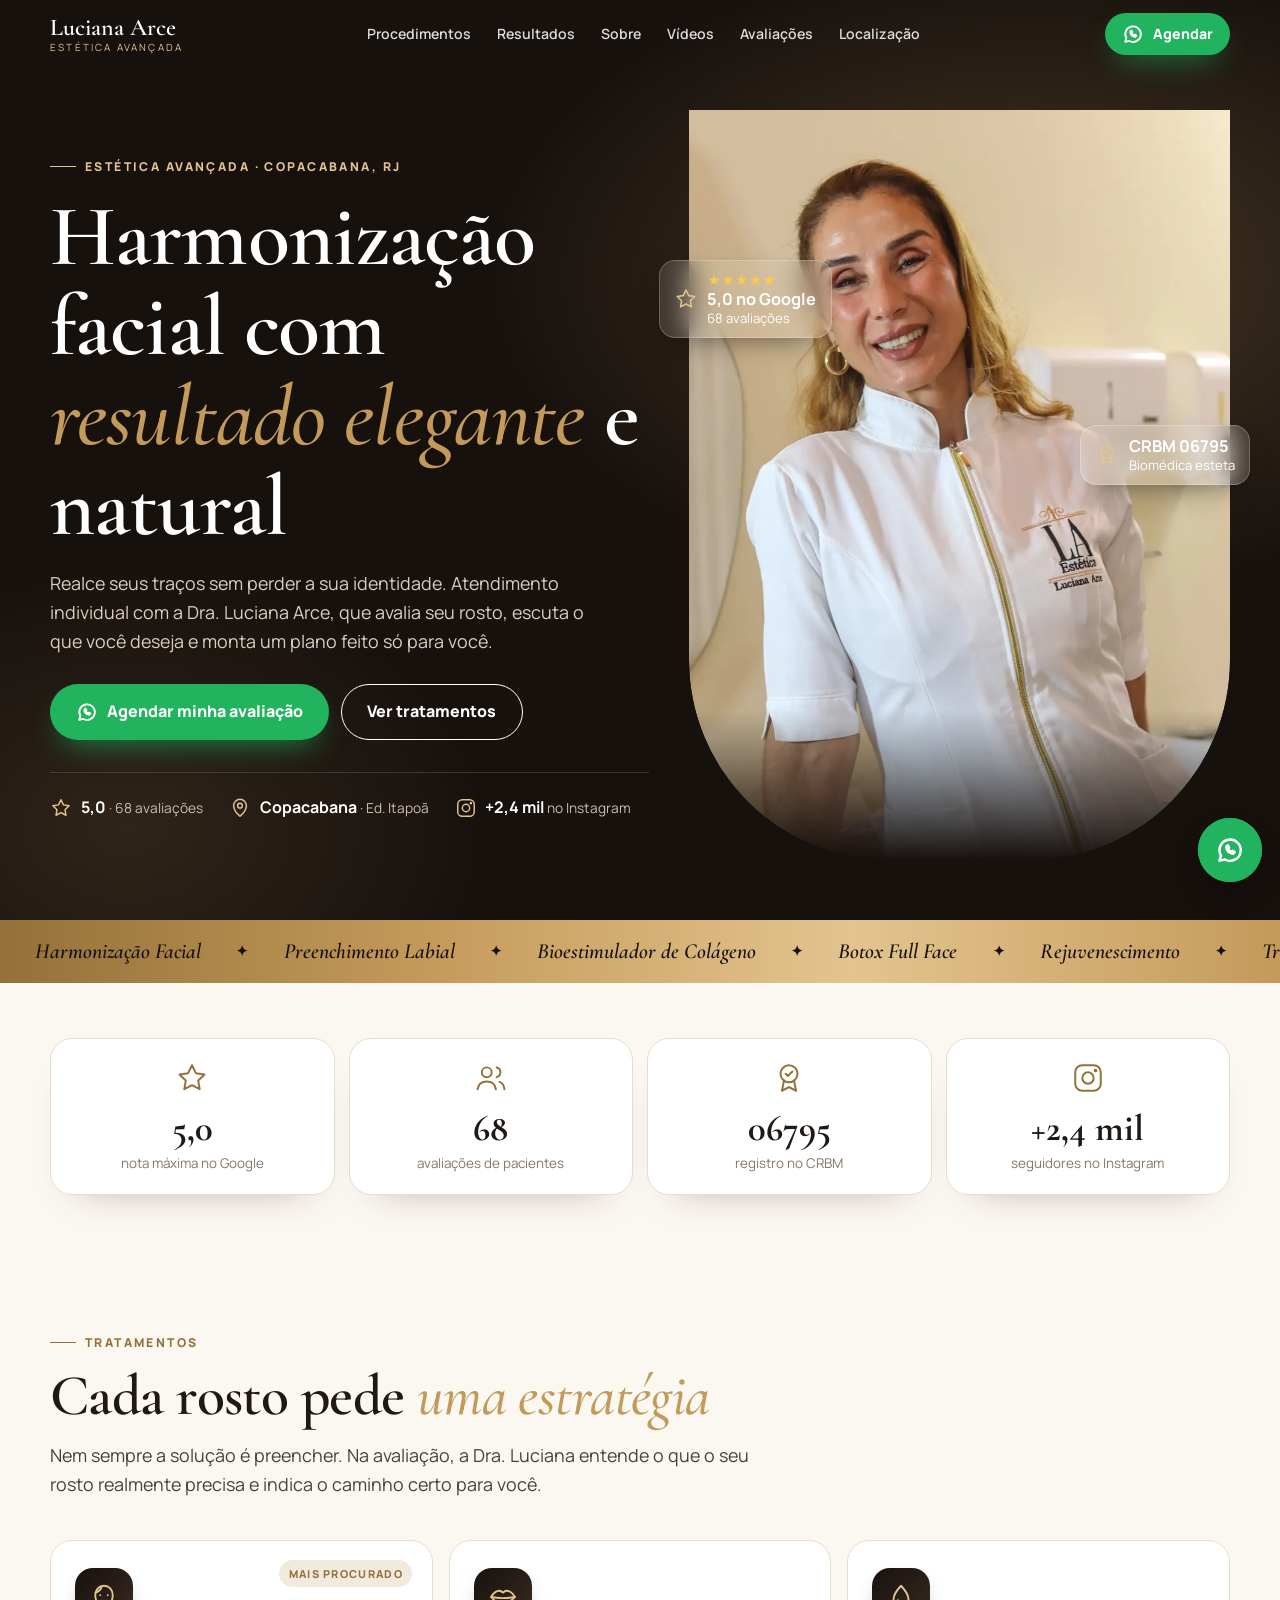
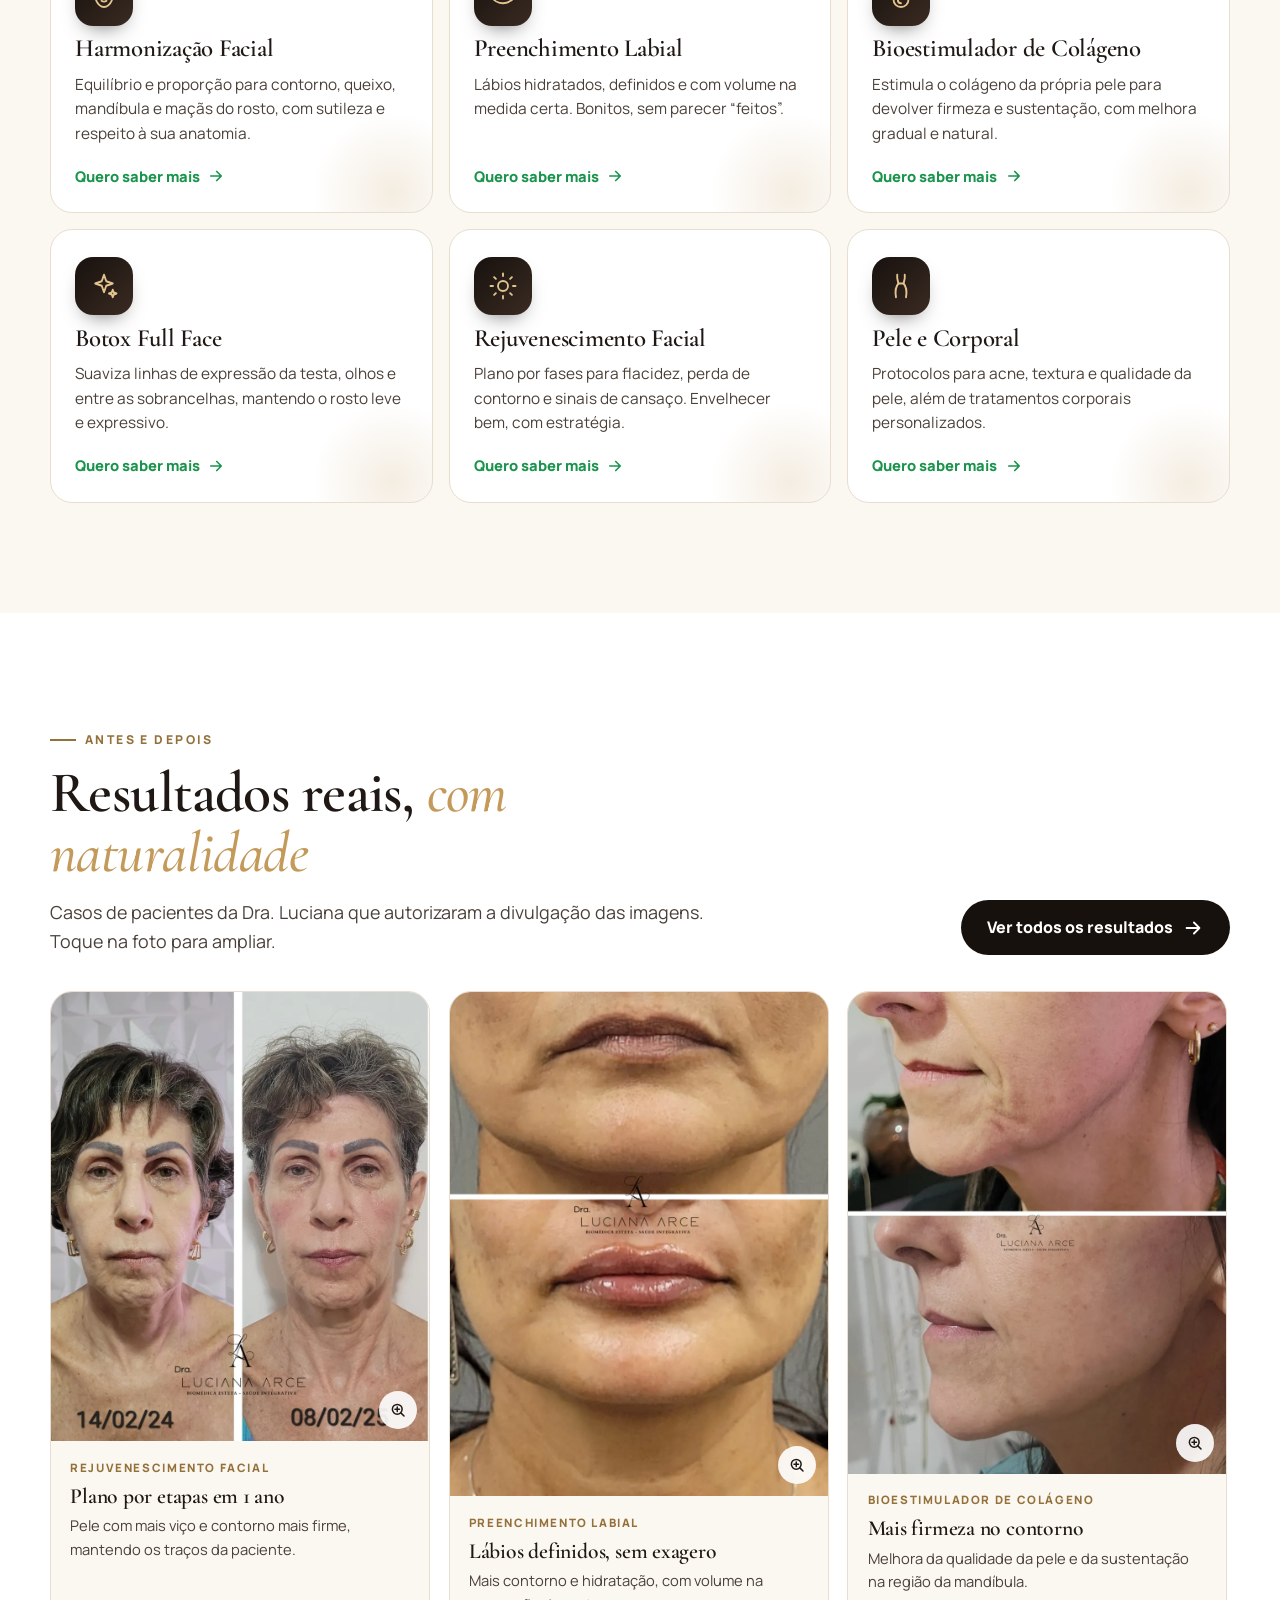
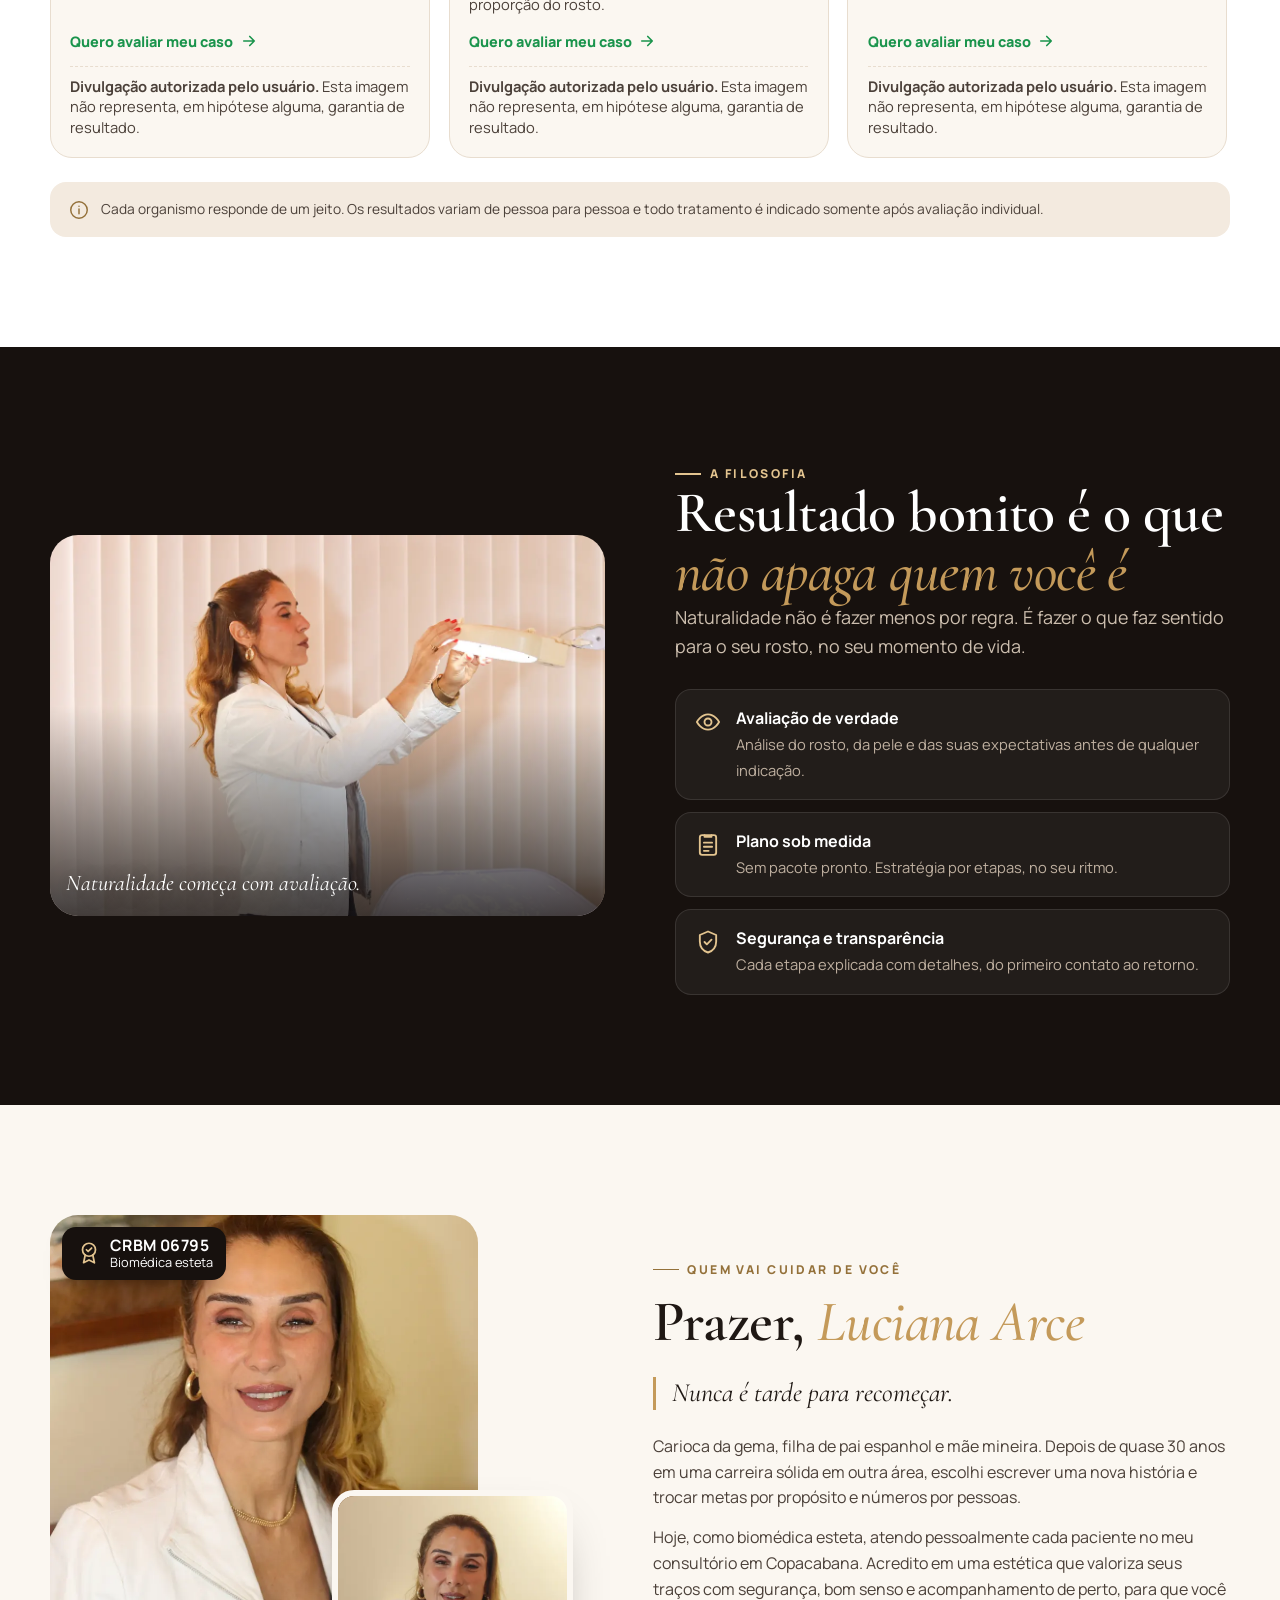
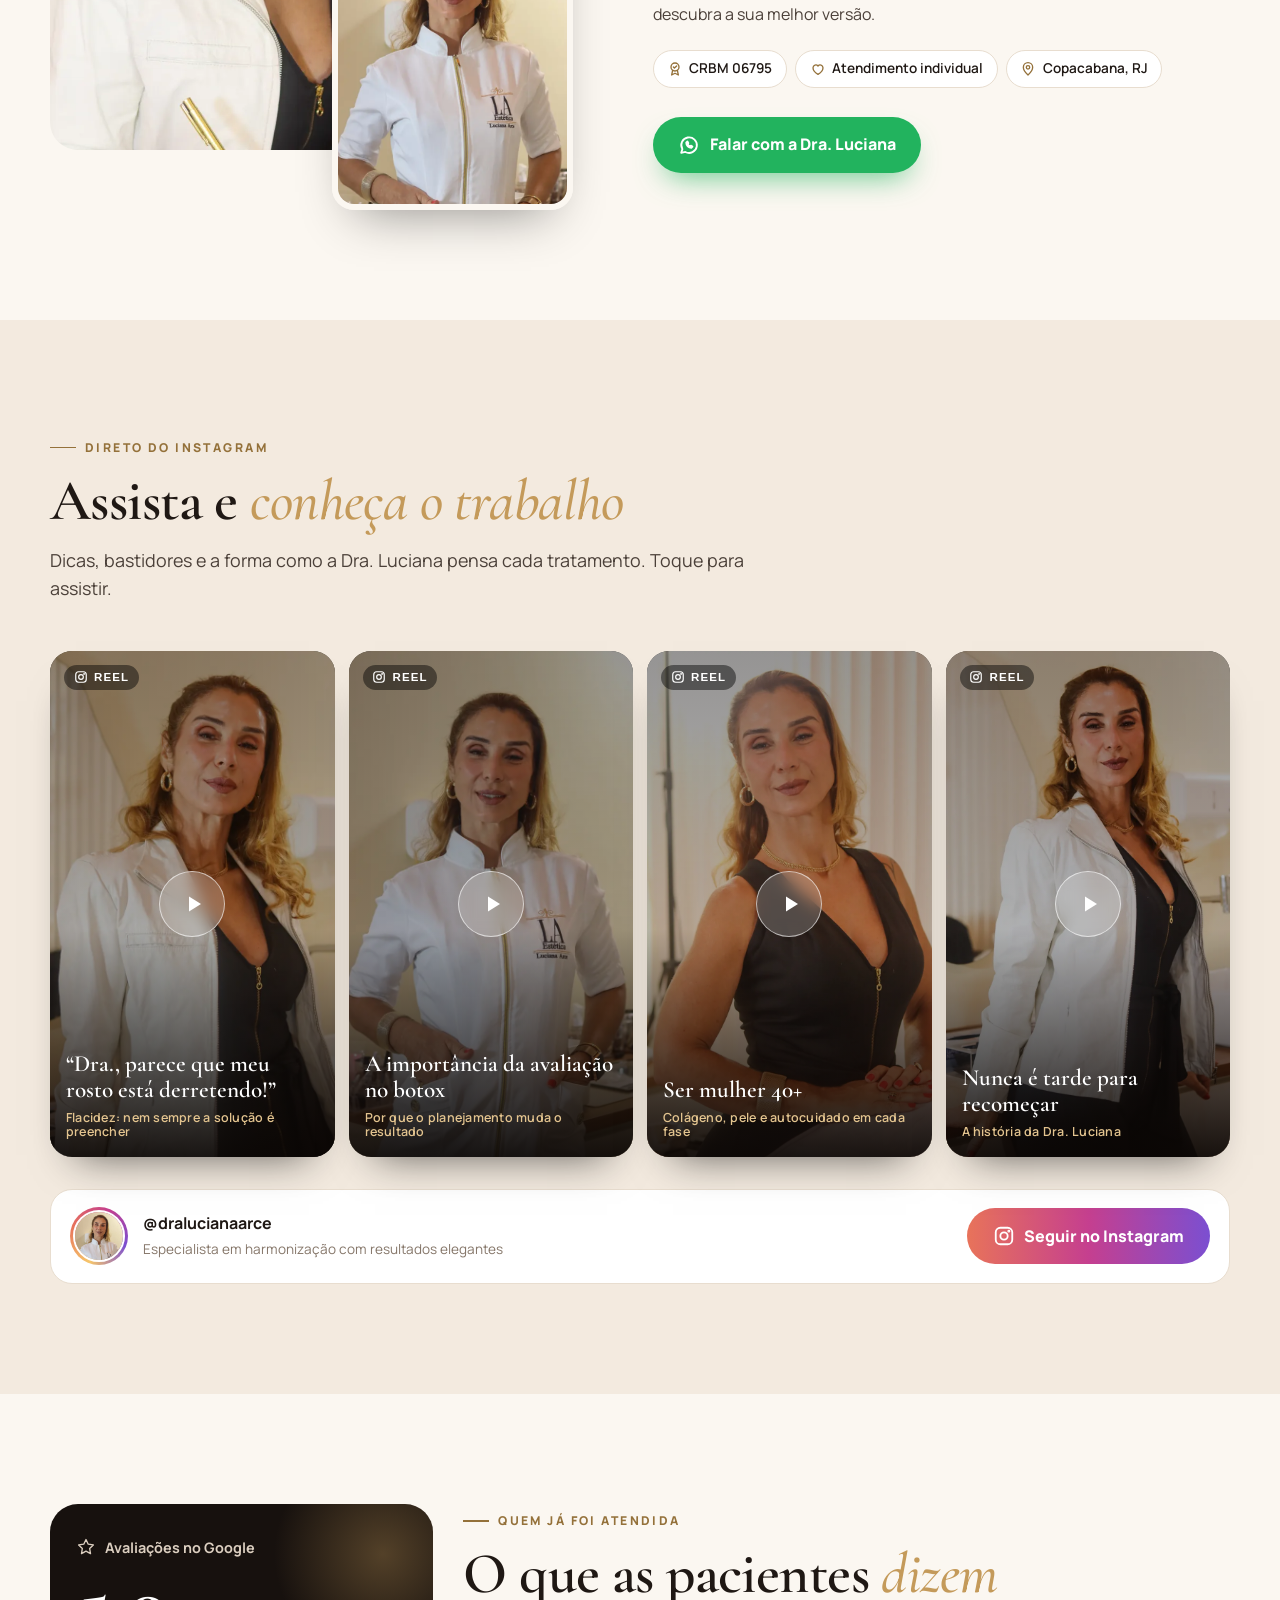
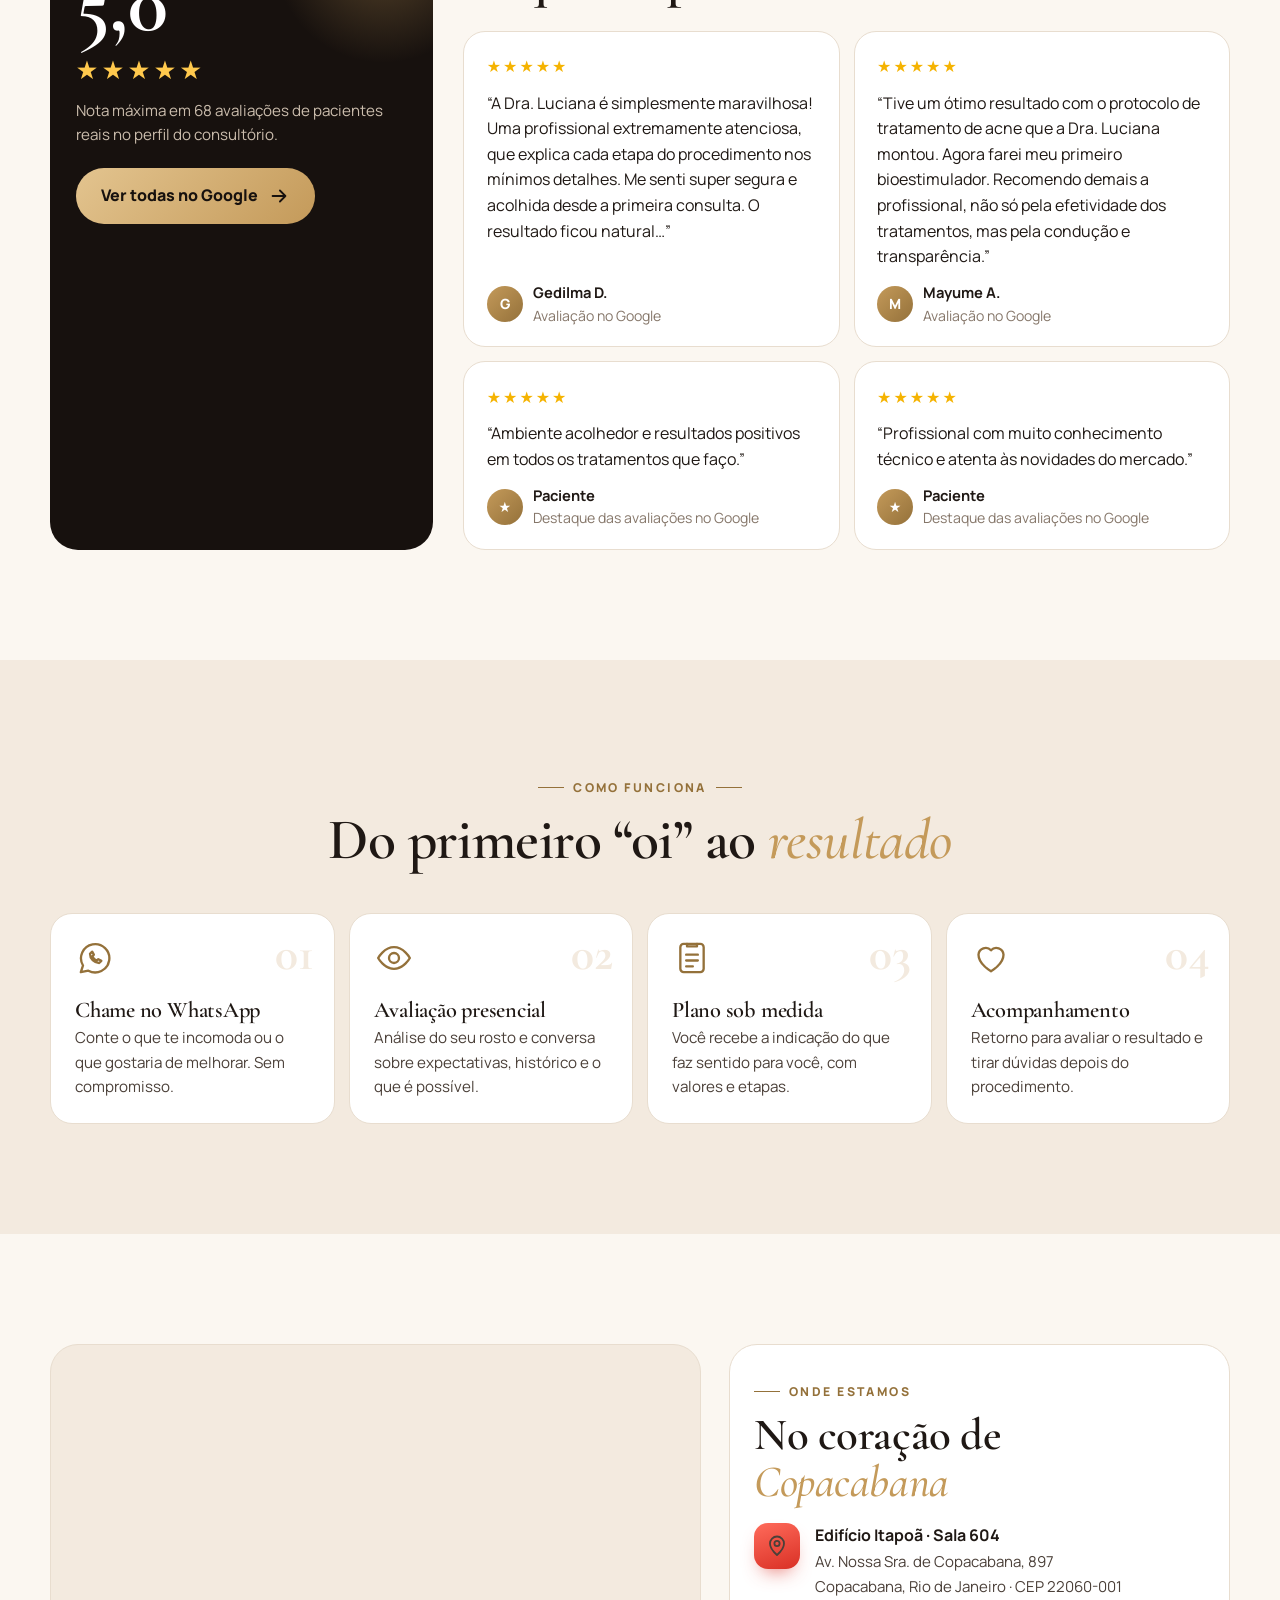
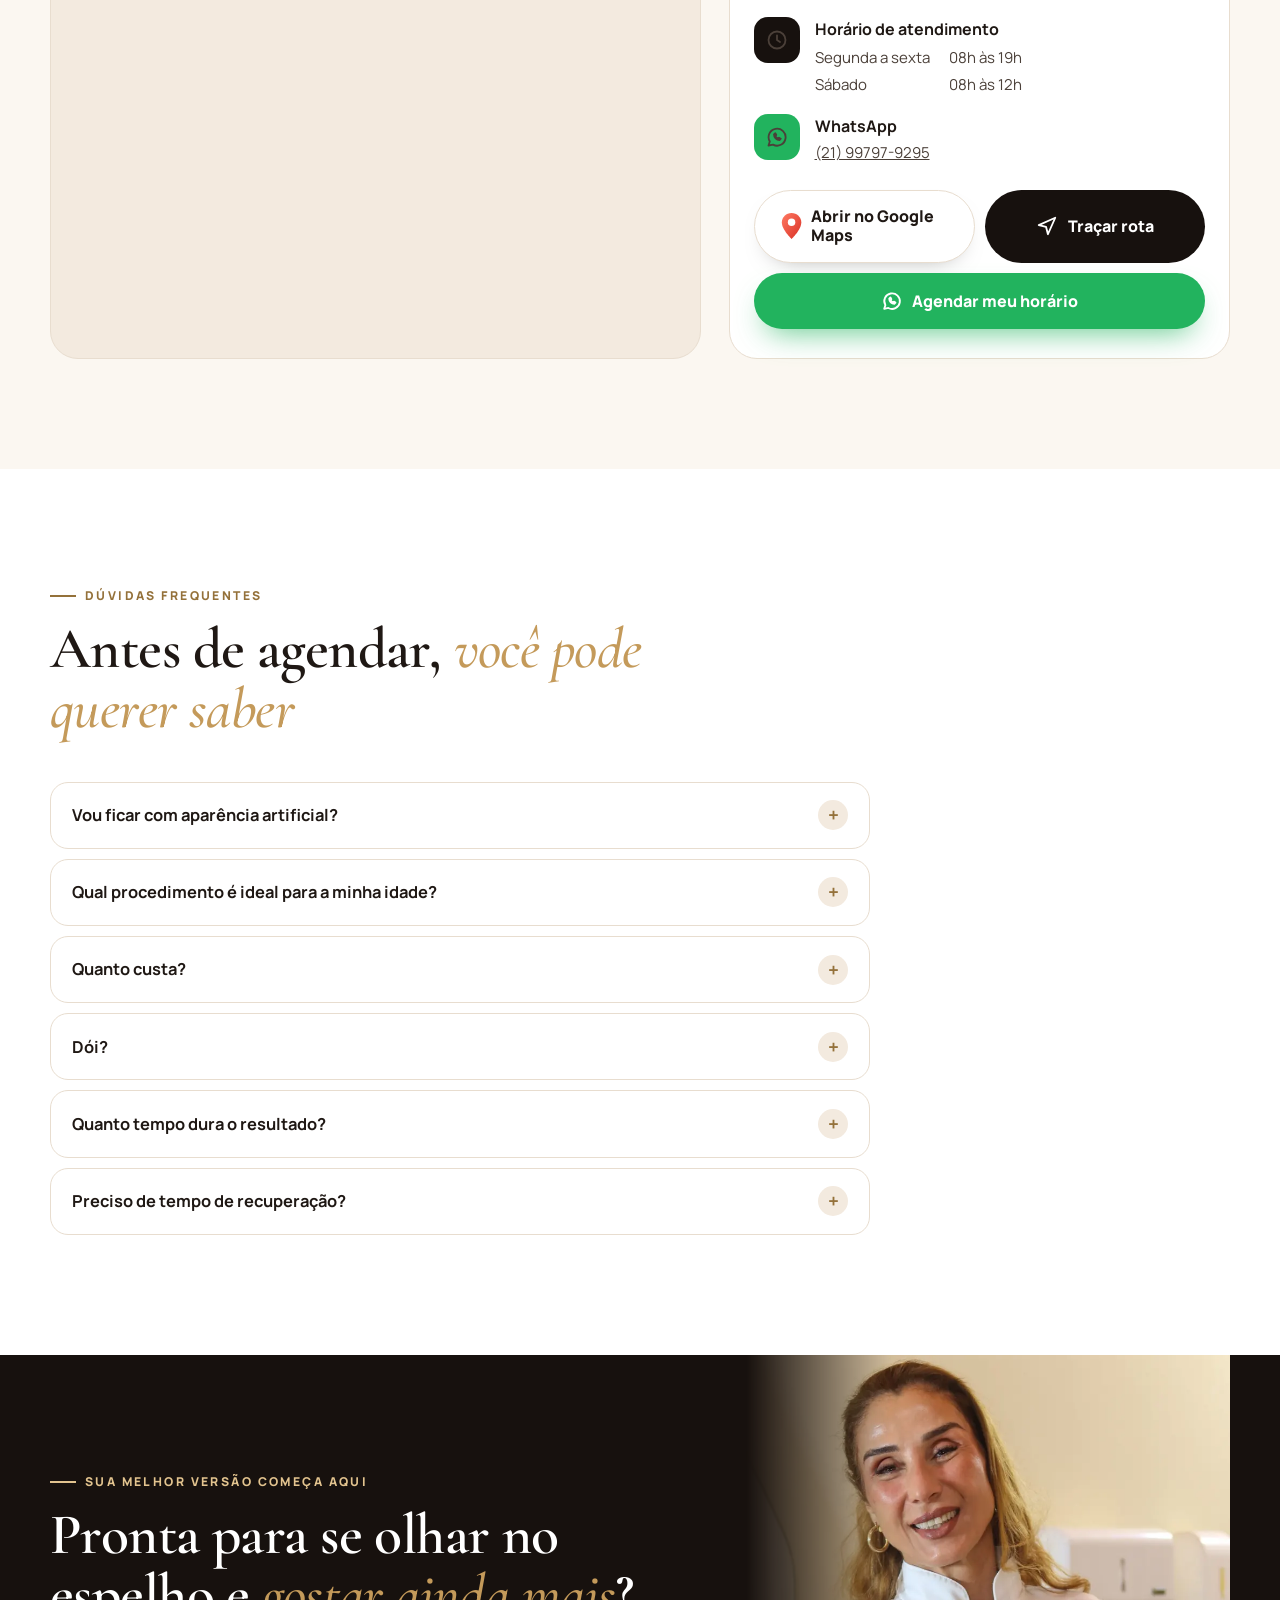
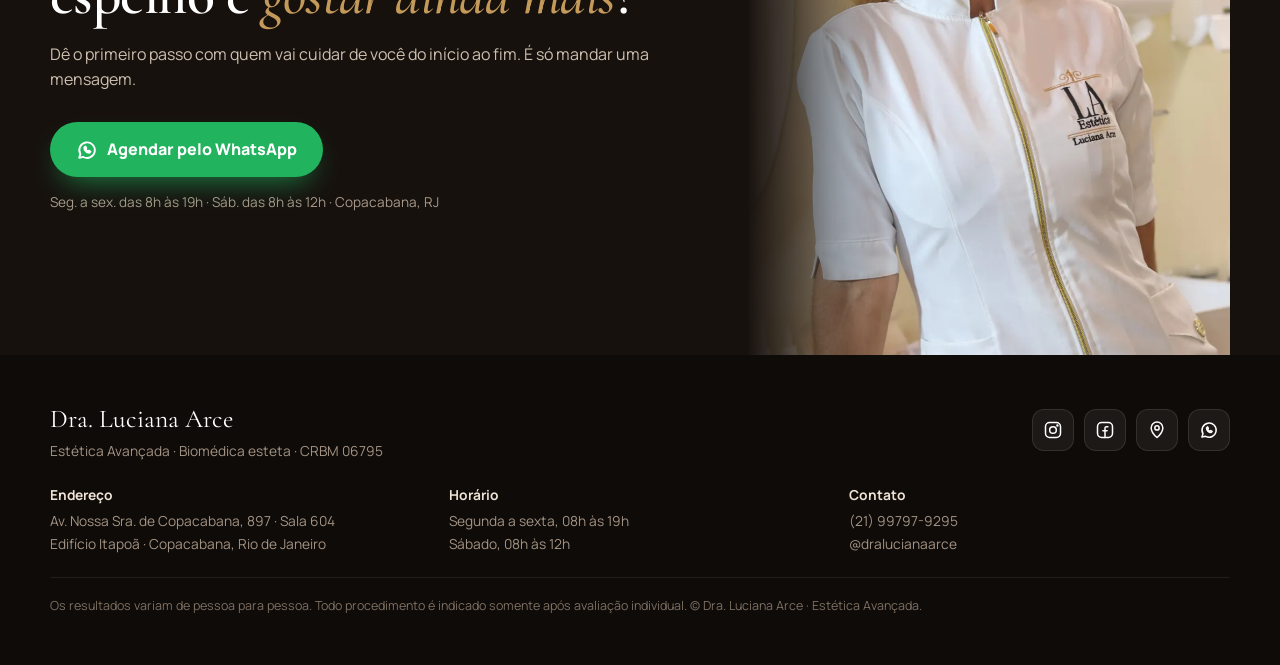
==== commit a8dd7e89: "Seção e página de antes e depois (aguardando confirmação de TCLE) Co-Authored-By: Claude Opus 5.5 <n" ====
--- a/index.html
+++ b/index.html
@@ -49,312 +49,7 @@
 }
 </script>
 
-<style>
-:root{
-  --espresso:#17110e; --espresso-2:#231a15; --ink:#1f1814; --ink-2:#4b4039; --muted:#857669;
-  --cream:#fbf7f1; --sand:#f3eadf; --line:#e8ddcf;
-  --gold:#c49a5a; --gold-l:#e3c48f; --gold-d:#94713a;
-  --wa:#22b35e; --wa-d:#1a944c;
-  --serif:'Cormorant Garamond', Georgia, serif;
-  --sans:'Manrope', system-ui, -apple-system, Segoe UI, Roboto, sans-serif;
-  --r:22px;
-}
-*{box-sizing:border-box;margin:0;padding:0}
-html{scroll-behavior:smooth}
-body{font-family:var(--sans);color:var(--ink);background:var(--cream);line-height:1.6;-webkit-font-smoothing:antialiased;overflow-x:hidden}
-img{max-width:100%;display:block}
-a{color:inherit}
-.wrap{width:min(1180px,100% - 32px);margin-inline:auto}
-.ico{width:24px;height:24px;flex:none;fill:none;stroke:currentColor;stroke-width:1.6;stroke-linecap:round;stroke-linejoin:round}
-.eyebrow{display:inline-flex;align-items:center;gap:.55rem;font-size:.76rem;letter-spacing:.2em;text-transform:uppercase;color:var(--gold-d);font-weight:800}
-.eyebrow::before{content:"";width:26px;height:1.5px;background:currentColor}
-h1,h2,h3{font-family:var(--serif);font-weight:600;line-height:1.04;letter-spacing:-.01em}
-h1{font-size:clamp(2.7rem,7.4vw,5.4rem)}
-h2{font-size:clamp(2.2rem,5vw,3.6rem)}
-h3{font-size:1.55rem}
-em{font-style:italic}
-h1 em,h2 em{color:var(--gold);font-weight:500}
-.lead{font-size:1.12rem;color:var(--ink-2)}
-section{padding:84px 0;position:relative}
-.head{max-width:44rem;margin-bottom:2.6rem}
-.head h2{margin:.9rem 0 .9rem}
-.center{text-align:center;margin-inline:auto}
-.center .eyebrow::after{content:"";width:26px;height:1.5px;background:currentColor}
-
-/* botões */
-.btn{display:inline-flex;align-items:center;justify-content:center;gap:.6rem;padding:1.05rem 1.6rem;border-radius:999px;font-weight:800;font-size:1rem;text-decoration:none;transition:transform .15s ease,background .2s,box-shadow .2s,color .2s;cursor:pointer;border:0;line-height:1.2}
-.btn:active{transform:scale(.97)}
-.btn .ico{width:22px;height:22px;stroke-width:2}
-.btn-wa{background:var(--wa);color:#fff;box-shadow:0 14px 30px -12px rgba(34,179,94,.75)}
-.btn-wa:hover{background:var(--wa-d)}
-.btn-line{border:1.5px solid currentColor;background:transparent}
-.btn-gold{background:linear-gradient(135deg,var(--gold-l),var(--gold));color:var(--espresso)}
-.btn-dark{background:var(--espresso);color:#fff}
-.btn-dark:hover{background:#000}
-.shine{position:relative;overflow:hidden}
-.shine::after{content:"";position:absolute;top:0;left:-60%;width:40%;height:100%;background:linear-gradient(90deg,transparent,rgba(255,255,255,.35),transparent);transform:skewX(-20deg);animation:shine 3.6s infinite}
-@keyframes shine{0%,60%{left:-60%}100%{left:130%}}
-
-/* topo */
-.top{position:fixed;inset:0 0 auto 0;z-index:60;transition:background .3s,box-shadow .3s}
-.top.solid{background:rgba(23,17,14,.92);backdrop-filter:blur(12px);box-shadow:0 8px 30px -18px rgba(0,0,0,.8)}
-.top .wrap{display:flex;align-items:center;justify-content:space-between;height:68px;color:#fff}
-.brand{display:flex;flex-direction:column;text-decoration:none;line-height:1}
-.brand b{font-family:var(--serif);font-size:1.5rem;font-weight:600}
-.brand span{font-size:.62rem;letter-spacing:.22em;text-transform:uppercase;color:var(--gold-l);margin-top:3px}
-.nav{display:none;gap:26px;font-size:.88rem;font-weight:600}
-.nav a{text-decoration:none;opacity:.85}
-.nav a:hover{opacity:1;color:var(--gold-l)}
-.top .btn{padding:.62rem 1.05rem;font-size:.88rem}
-
-/* hero */
-.hero{background:var(--espresso);color:#fff;padding:0;overflow:hidden;min-height:100svh;display:flex;align-items:stretch}
-.hero::before{content:"";position:absolute;inset:0;background:radial-gradient(60% 50% at 80% 30%,rgba(196,154,90,.28),transparent 70%),radial-gradient(40% 40% at 10% 90%,rgba(196,154,90,.14),transparent 70%);pointer-events:none}
-.hero .wrap{position:relative;display:grid;align-items:center;gap:0;padding:96px 0 40px}
-.hero-photo{position:relative;margin:0 -16px;height:62svh;min-height:420px;max-height:640px}
-.hero-photo img{width:100%;height:100%;object-fit:cover;object-position:50% 4%;-webkit-mask-image:linear-gradient(to bottom,#000 62%,transparent 100%);mask-image:linear-gradient(to bottom,#000 62%,transparent 100%)}
-.chip{position:absolute;display:flex;align-items:center;gap:.6rem;background:rgba(255,255,255,.12);border:1px solid rgba(255,255,255,.22);backdrop-filter:blur(14px);-webkit-backdrop-filter:blur(14px);color:#fff;border-radius:16px;padding:.65rem .9rem;font-size:.82rem;line-height:1.25;box-shadow:0 12px 30px -14px rgba(0,0,0,.6);animation:float 6s ease-in-out infinite}
-.chip b{display:block;font-size:1.02rem}
-.chip .stars{color:#ffc94d;letter-spacing:1px;font-size:.9rem}
-.chip-g{top:46%;left:16px}
-.chip-c{top:60%;right:16px;animation-delay:-3s}
-.chip .ico{color:var(--gold-l)}
-@keyframes float{0%,100%{transform:translateY(0)}50%{transform:translateY(-8px)}}
-.hero-txt{position:relative;margin-top:-90px;z-index:2}
-.hero h1{margin:1rem 0 1.1rem}
-.hero .eyebrow{color:var(--gold-l)}
-.hero .lead{color:#dccfc0;max-width:34rem}
-.hero-ctas{display:flex;flex-wrap:wrap;gap:12px;margin-top:1.8rem}
-.hero .btn-line{color:#fff}
-.hero .btn-line:hover{background:#fff;color:var(--espresso)}
-.proof{display:flex;flex-wrap:wrap;gap:18px 26px;margin-top:2rem;padding-top:1.4rem;border-top:1px solid rgba(255,255,255,.14);font-size:.86rem;color:#cbbdad}
-.proof div{display:flex;align-items:center;gap:.55rem}
-.proof b{color:#fff;font-size:1rem}
-.proof .ico{color:var(--gold-l);width:22px;height:22px}
-
-/* marquee */
-.marquee{background:linear-gradient(90deg,var(--gold-d),var(--gold),var(--gold-l),var(--gold));color:var(--espresso);overflow:hidden;white-space:nowrap;padding:14px 0;font-family:var(--serif);font-size:1.35rem;font-style:italic;font-weight:600}
-.marquee .track{display:inline-flex;gap:2.2rem;animation:mq 34s linear infinite;padding-left:2.2rem}
-.marquee span{display:inline-flex;align-items:center;gap:2.2rem}
-.marquee span::after{content:"✦";font-style:normal;font-size:.9rem}
-@keyframes mq{to{transform:translateX(-50%)}}
-
-/* números */
-.stats{display:grid;grid-template-columns:repeat(2,1fr);gap:14px;margin-top:-1px}
-.stat{background:#fff;border:1px solid var(--line);border-radius:var(--r);padding:1.4rem 1.2rem;text-align:center;box-shadow:0 20px 40px -32px rgba(60,40,20,.5)}
-.stat .ico{width:34px;height:34px;color:var(--gold-d);margin:0 auto .55rem;stroke-width:1.4}
-.stat b{display:block;font-family:var(--serif);font-size:2.3rem;line-height:1;font-weight:700}
-.stat small{display:block;color:var(--muted);font-size:.84rem;margin-top:.35rem;line-height:1.35}
-.stats-sec{padding:56px 0 20px}
-
-/* procedimentos */
-.procs{display:grid;gap:16px}
-.proc{position:relative;background:#fff;border:1px solid var(--line);border-radius:var(--r);padding:1.7rem 1.5rem 1.5rem;display:flex;flex-direction:column;gap:.65rem;overflow:hidden;transition:transform .25s,box-shadow .25s,border-color .25s}
-.proc::before{content:"";position:absolute;inset:auto -40px -60px auto;width:160px;height:160px;border-radius:50%;background:radial-gradient(circle,rgba(196,154,90,.18),transparent 70%);transition:transform .4s}
-.proc:hover{transform:translateY(-4px);box-shadow:0 26px 50px -30px rgba(60,40,20,.55);border-color:var(--gold)}
-.proc:hover::before{transform:scale(1.6)}
-.proc .ic{width:58px;height:58px;border-radius:18px;display:grid;place-items:center;background:linear-gradient(135deg,var(--espresso),#3a2b22);color:var(--gold-l);box-shadow:0 10px 22px -12px rgba(0,0,0,.7)}
-.proc .ic .ico{width:30px;height:30px;stroke-width:1.5}
-.proc .tag{position:absolute;top:1.2rem;right:1.2rem;font-size:.68rem;font-weight:800;letter-spacing:.12em;text-transform:uppercase;background:var(--sand);color:var(--gold-d);padding:.3rem .6rem;border-radius:999px}
-.proc p{color:var(--ink-2);font-size:.96rem}
-.proc a{margin-top:auto;padding-top:.5rem;font-weight:800;font-size:.92rem;color:var(--wa-d);text-decoration:none;display:inline-flex;gap:.45rem;align-items:center}
-.proc a .ico{width:18px;height:18px;stroke-width:2.2;transition:transform .2s}
-.proc a:hover .ico{transform:translateX(4px)}
-
-/* filosofia */
-.philo{background:var(--espresso);color:#efe4d6;overflow:hidden}
-.philo .wrap{display:grid;gap:40px;align-items:center}
-.philo h2{color:#fff}
-.philo .eyebrow{color:var(--gold-l)}
-.philo .lead{color:#cdbfaf}
-.philo figure{position:relative;border-radius:28px;overflow:hidden;aspect-ratio:16/11}
-.philo figure img{width:100%;height:100%;object-fit:cover;object-position:40% 30%}
-.philo figure::after{content:"";position:absolute;inset:0;background:linear-gradient(to top,rgba(10,6,4,.75),transparent 55%)}
-.philo figure figcaption{z-index:2;position:absolute;left:16px;bottom:16px;right:16px;font-family:var(--serif);font-size:1.4rem;font-style:italic;color:#fff;text-shadow:0 2px 20px rgba(0,0,0,.6)}
-.pillars{display:grid;gap:12px;margin-top:1.8rem}
-.pillar{display:flex;gap:.9rem;align-items:flex-start;background:rgba(255,255,255,.05);border:1px solid rgba(255,255,255,.1);border-radius:16px;padding:1rem 1.1rem}
-.pillar .ico{color:var(--gold-l);width:28px;height:28px;margin-top:2px}
-.pillar b{display:block;color:#fff;font-size:1rem}
-.pillar span{font-size:.92rem;color:#bfb0a0}
-
-/* sobre */
-.about .wrap{display:grid;gap:40px;align-items:center}
-.about-pics{position:relative;padding-bottom:60px}
-.about-pics .a{border-radius:28px;overflow:hidden;aspect-ratio:4/5;width:82%}
-.about-pics .b{position:absolute;right:0;bottom:0;width:46%;aspect-ratio:3/4;border-radius:22px;overflow:hidden;border:6px solid var(--cream);box-shadow:0 24px 50px -24px rgba(0,0,0,.45)}
-.about-pics img{width:100%;height:100%;object-fit:cover;object-position:50% 15%}
-.crbm{position:absolute;left:12px;top:12px;display:flex;align-items:center;gap:.5rem;background:var(--espresso);color:#fff;border-radius:14px;padding:.6rem .85rem;font-size:.8rem;line-height:1.2;box-shadow:0 12px 26px -12px rgba(0,0,0,.6)}
-.crbm .ico{color:var(--gold-l);width:26px;height:26px}
-.crbm b{display:block;font-size:.98rem;letter-spacing:.03em}
-.about h2{margin:.9rem 0 1rem}
-.about p{color:var(--ink-2)}
-.about p+p{margin-top:.9rem}
-.about .quote{font-family:var(--serif);font-size:1.65rem;font-style:italic;line-height:1.25;color:var(--ink);border-left:3px solid var(--gold);padding-left:1rem;margin:1.5rem 0}
-.facts{display:flex;flex-wrap:wrap;gap:8px;margin-top:1.4rem}
-.facts span{display:inline-flex;align-items:center;gap:.4rem;background:#fff;border:1px solid var(--line);border-radius:999px;padding:.45rem .85rem;font-size:.85rem;font-weight:600}
-.facts .ico{width:16px;height:16px;color:var(--gold-d);stroke-width:2}
-
-/* reels */
-.reels-sec{background:var(--sand)}
-.reels{display:flex;gap:14px;overflow-x:auto;scroll-snap-type:x mandatory;padding:6px 16px 22px;margin:0 -16px;scrollbar-width:none}
-.reels::-webkit-scrollbar{display:none}
-.reel{flex:0 0 72%;max-width:300px;scroll-snap-align:start;position:relative;aspect-ratio:9/16;border-radius:22px;overflow:hidden;cursor:pointer;background:#000;border:0;color:#fff;text-align:left;box-shadow:0 24px 40px -26px rgba(0,0,0,.65);transition:transform .25s}
-.reel:hover{transform:translateY(-4px)}
-.reel img{position:absolute;inset:0;width:100%;height:100%;object-fit:cover;object-position:50% 15%;opacity:.88;transition:transform .5s,opacity .3s}
-.reel:hover img{transform:scale(1.05);opacity:1}
-.reel::after{content:"";position:absolute;inset:0;background:linear-gradient(to top,rgba(10,6,4,.92) 0%,rgba(10,6,4,.2) 45%,rgba(10,6,4,.35) 100%)}
-.reel .play{position:absolute;z-index:2;top:50%;left:50%;transform:translate(-50%,-50%);width:66px;height:66px;border-radius:50%;background:rgba(255,255,255,.2);backdrop-filter:blur(8px);border:1.5px solid rgba(255,255,255,.6);display:grid;place-items:center;transition:transform .2s,background .2s}
-.reel:hover .play{transform:translate(-50%,-50%) scale(1.1);background:rgba(255,255,255,.32)}
-.reel .play svg{width:24px;height:24px;margin-left:4px;fill:#fff}
-.reel .rtag{position:absolute;z-index:2;top:14px;left:14px;display:flex;align-items:center;gap:.4rem;font-size:.72rem;font-weight:800;letter-spacing:.1em;text-transform:uppercase;background:rgba(0,0,0,.45);padding:.35rem .6rem;border-radius:999px}
-.reel .rtag .ico{width:14px;height:14px;stroke-width:2}
-.reel .rtxt{position:absolute;z-index:2;left:16px;right:16px;bottom:18px;font-family:var(--serif);font-size:1.45rem;line-height:1.12;font-weight:600}
-.reel .rtxt small{display:block;font-family:var(--sans);font-size:.78rem;font-weight:600;color:var(--gold-l);margin-top:.5rem;letter-spacing:.02em}
-.ig-cta{display:flex;flex-wrap:wrap;align-items:center;justify-content:space-between;gap:16px;margin-top:10px;background:#fff;border:1px solid var(--line);border-radius:var(--r);padding:1.1rem 1.2rem}
-.ig-prof{display:flex;align-items:center;gap:.9rem}
-.ig-ring{width:58px;height:58px;border-radius:50%;padding:3px;background:conic-gradient(from 200deg,#f6c66b,#e8735a,#c53f8f,#7b4fd1,#f6c66b)}
-.ig-ring img{width:100%;height:100%;border-radius:50%;object-fit:cover;object-position:50% 12%;border:2px solid #fff}
-.ig-prof b{display:block;font-size:1rem}
-.ig-prof span{font-size:.85rem;color:var(--muted)}
-.btn-ig{background:linear-gradient(90deg,#e8735a,#c53f8f,#7b4fd1);color:#fff}
-
-/* modal */
-.modal{position:fixed;inset:0;z-index:100;background:rgba(10,6,4,.86);display:none;place-items:center;padding:16px}
-.modal.open{display:grid}
-.modal .box{position:relative;width:min(400px,100%);height:min(720px,calc(100svh - 80px));background:#fff;border-radius:18px;overflow:hidden}
-.modal iframe{width:100%;height:100%;border:0}
-.modal .x{position:absolute;top:-46px;right:0;width:40px;height:40px;border-radius:50%;border:0;background:#fff;font-size:1.4rem;cursor:pointer;line-height:1}
-
-/* avaliações */
-.reviews .wrap{display:grid;gap:30px}
-.score{background:var(--espresso);color:#fff;border-radius:28px;padding:2rem 1.6rem;display:flex;flex-direction:column;gap:.5rem;position:relative;overflow:hidden}
-.score::after{content:"";position:absolute;right:-60px;top:-60px;width:220px;height:220px;border-radius:50%;background:radial-gradient(circle,rgba(196,154,90,.35),transparent 70%)}
-.score .g{display:flex;align-items:center;gap:.6rem;font-weight:700;font-size:.9rem;color:#dccfc0}
-.score .big{font-family:var(--serif);font-size:5.2rem;line-height:.9;font-weight:700}
-.score .stars{color:#ffc94d;font-size:1.6rem;letter-spacing:3px}
-.score p{color:#cbbdad;font-size:.95rem}
-.score .btn{margin-top:.8rem;align-self:flex-start}
-.rv-grid{display:grid;gap:14px}
-.rv{background:#fff;border:1px solid var(--line);border-radius:var(--r);padding:1.4rem 1.4rem 1.2rem;display:flex;flex-direction:column;gap:.7rem}
-.rv .stars{color:#f5b301;letter-spacing:2px}
-.rv p{font-size:1rem;color:var(--ink)}
-.rv .who{display:flex;align-items:center;gap:.65rem;margin-top:auto;font-size:.88rem;color:var(--muted)}
-.rv .av{width:36px;height:36px;border-radius:50%;display:grid;place-items:center;font-weight:800;color:#fff;background:linear-gradient(135deg,var(--gold),var(--gold-d))}
-.rv .who b{display:block;color:var(--ink);font-size:.92rem}
-
-/* passos */
-.steps-sec{background:var(--sand)}
-.steps{display:grid;gap:14px;counter-reset:s}
-.step{position:relative;background:#fff;border:1px solid var(--line);border-radius:var(--r);padding:1.5rem}
-.step .num{position:absolute;top:1rem;right:1.2rem;font-family:var(--serif);font-size:3rem;line-height:1;color:var(--sand);font-weight:700}
-.step .ico{width:40px;height:40px;color:var(--gold-d);margin-bottom:.8rem;stroke-width:1.4}
-.step h3{font-size:1.4rem;margin-bottom:.3rem}
-.step p{color:var(--ink-2);font-size:.95rem}
-
-/* local */
-.loc .wrap{display:grid;gap:28px;align-items:stretch}
-.map{border-radius:28px;overflow:hidden;min-height:340px;border:1px solid var(--line);position:relative;background:var(--sand)}
-.map iframe{position:absolute;inset:0;width:100%;height:100%;border:0;filter:saturate(.85)}
-.loc-card{background:#fff;border:1px solid var(--line);border-radius:28px;padding:1.8rem 1.5rem;display:flex;flex-direction:column;gap:1.1rem}
-.loc-row{display:flex;gap:.9rem;align-items:flex-start}
-.loc-row .ic{width:46px;height:46px;border-radius:14px;flex:none;display:grid;place-items:center}
-.loc-row .ic .ico{width:24px;height:24px;stroke-width:1.8}
-.ic-pin{background:linear-gradient(160deg,#ff6b5b,#d93025);color:#fff;box-shadow:0 10px 20px -10px rgba(217,48,37,.8)}
-.ic-clock{background:var(--espresso);color:var(--gold-l)}
-.ic-phone{background:var(--wa);color:#fff}
-.loc-row b{display:block;font-size:1rem}
-.loc-row span{color:var(--ink-2);font-size:.94rem}
-.hours{display:grid;grid-template-columns:auto auto;gap:.15rem 1.2rem;font-size:.94rem;color:var(--ink-2);margin-top:.2rem}
-.loc-btns{display:grid;gap:10px;margin-top:.4rem}
-.btn-maps{background:#fff;color:var(--ink);border:1.5px solid var(--line);box-shadow:0 10px 24px -18px rgba(0,0,0,.5)}
-.btn-maps:hover{border-color:#d93025}
-.btn-maps .pin{width:26px;height:26px}
-
-/* faq */
-.faq-list{max-width:820px}
-.faq details{background:#fff;border:1px solid var(--line);border-radius:18px;padding:1.1rem 1.3rem;margin-bottom:10px;transition:border-color .2s}
-.faq details[open]{border-color:var(--gold)}
-.faq summary{cursor:pointer;list-style:none;font-weight:700;font-size:1.03rem;display:flex;justify-content:space-between;align-items:center;gap:1rem}
-.faq summary::-webkit-details-marker{display:none}
-.faq summary::after{content:"+";flex:none;width:30px;height:30px;border-radius:50%;background:var(--sand);display:grid;place-items:center;font-size:1.2rem;color:var(--gold-d);transition:transform .25s}
-.faq details[open] summary::after{transform:rotate(45deg)}
-.faq details p{color:var(--ink-2);margin-top:.7rem}
-
-/* cta final */
-.final{background:var(--espresso);color:#efe4d6;padding:0;overflow:hidden}
-.final .wrap{display:grid;align-items:stretch}
-.final .txt{padding:70px 0 40px;position:relative;z-index:2}
-.final h2{color:#fff;margin:.9rem 0 1rem}
-.final .eyebrow{color:var(--gold-l)}
-.final p{color:#cdbfaf}
-.final .micro{font-size:.85rem;color:#a99a8b;margin-top:.9rem}
-.final-photo{position:relative;min-height:440px;margin:0 -16px}
-.final-photo img{position:absolute;inset:0;width:100%;height:100%;object-fit:cover;object-position:50% 18%;-webkit-mask-image:linear-gradient(to bottom,transparent 0,#000 30%);mask-image:linear-gradient(to bottom,transparent 0,#000 30%)}
-
-footer{background:#0f0b09;color:#a39383;font-size:.86rem;padding:44px 0 120px}
-footer .wrap{display:grid;gap:22px}
-footer .fb{font-family:var(--serif);font-size:1.6rem;color:#fff}
-footer a{text-decoration:none}
-footer a:hover{color:var(--gold-l)}
-.socials{display:flex;gap:10px}
-.socials a{width:42px;height:42px;border-radius:12px;display:grid;place-items:center;background:rgba(255,255,255,.06);border:1px solid rgba(255,255,255,.1);color:#fff}
-.socials a:hover{background:var(--gold);color:var(--espresso)}
-.socials .ico{width:20px;height:20px;stroke-width:1.8}
-.fcols{display:grid;gap:18px}
-.fcols b{display:block;color:#efe4d6;margin-bottom:.3rem}
-.legal{border-top:1px solid rgba(255,255,255,.08);padding-top:18px;font-size:.78rem;color:#7d6f62}
-
-/* flutuante + barra mobile */
-.float-wa{position:fixed;right:18px;bottom:18px;z-index:70;width:64px;height:64px;border-radius:50%;background:var(--wa);color:#fff;display:none;place-items:center;box-shadow:0 14px 30px -8px rgba(0,0,0,.5)}
-.float-wa .ico{width:30px;height:30px;stroke-width:2}
-.float-wa::after{content:"";position:absolute;inset:0;border-radius:50%;border:2px solid var(--wa);animation:pulse 2.4s infinite}
-.mbar{position:fixed;left:0;right:0;bottom:0;z-index:70;display:flex;gap:8px;padding:10px 12px calc(10px + env(safe-area-inset-bottom));background:rgba(23,17,14,.94);backdrop-filter:blur(12px);transform:translateY(110%);transition:transform .35s}
-.mbar.on{transform:none}
-.mbar .btn{flex:1;padding:.9rem 1rem;font-size:.95rem}
-.mbar .btn-line{color:#fff;flex:0 0 auto}
-@keyframes pulse{0%{transform:scale(1);opacity:.8}100%{transform:scale(1.5);opacity:0}}
-
-.reveal{opacity:0;transform:translateY(22px);transition:opacity .8s ease,transform .8s ease}
-.reveal.on{opacity:1;transform:none}
-@media (prefers-reduced-motion:reduce){*,*::before,*::after{animation:none!important;transition:none!important}.reveal{opacity:1;transform:none}html{scroll-behavior:auto}}
-
-@media (min-width:640px){
-  .stats{grid-template-columns:repeat(4,1fr)}
-  .procs{grid-template-columns:repeat(2,1fr)}
-  .rv-grid{grid-template-columns:repeat(2,1fr)}
-  .steps{grid-template-columns:repeat(2,1fr)}
-  .reel{flex-basis:44%}
-  .loc-btns{grid-template-columns:1fr 1fr}
-  .loc-btns .btn-wa{grid-column:1/-1}
-  .fcols{grid-template-columns:repeat(3,1fr)}
-}
-@media (min-width:980px){
-  section{padding:110px 0}
-  .nav{display:flex}
-  .hero .wrap{grid-template-columns:1.05fr .95fr;padding:110px 0 60px;gap:40px}
-  .hero-txt{margin-top:0;order:-1}
-  .hero-photo{margin:0;height:calc(100svh - 150px);max-height:760px;min-height:560px}
-  .hero-photo img{border-radius:0 0 200px 200px;-webkit-mask-image:linear-gradient(to bottom,#000 80%,transparent 100%);mask-image:linear-gradient(to bottom,#000 80%,transparent 100%)}
-  .chip-g{left:-30px;top:20%}
-  .chip-c{right:-20px;top:42%}
-  .procs{grid-template-columns:repeat(3,1fr)}
-  .philo .wrap{grid-template-columns:1fr 1fr;gap:70px}
-  .about .wrap{grid-template-columns:.95fr 1.05fr;gap:80px}
-  .reels{overflow:visible;margin:0;padding:6px 0 22px;display:grid;grid-template-columns:repeat(4,1fr)}
-  .reel{max-width:none}
-  .reviews .wrap{grid-template-columns:.8fr 1.6fr;align-items:stretch}
-  .steps{grid-template-columns:repeat(4,1fr)}
-  .loc .wrap{grid-template-columns:1.3fr 1fr}
-  .map{min-height:100%}
-  .final .wrap{grid-template-columns:1.15fr .85fr;gap:40px}
-  .final .txt{padding:110px 0}
-  .final-photo{margin:0;min-height:600px}
-  .final-photo img{-webkit-mask-image:linear-gradient(to right,transparent 0,#000 30%);mask-image:linear-gradient(to right,transparent 0,#000 30%)}
-  .float-wa{display:grid}
-  .mbar{display:none}
-  footer{padding-bottom:50px}
-}
-</style>
+<link rel="stylesheet" href="style.css">
 </head>
 <body>
 
@@ -383,6 +78,8 @@
   <symbol id="i-fb" viewBox="0 0 24 24"><rect x="3" y="3" width="18" height="18" rx="5"/><path d="M15.5 8h-1.8c-1 0-1.7.7-1.7 1.7V21M9.5 13h5"/></symbol>
   <symbol id="i-mail" viewBox="0 0 24 24"><rect x="3" y="5" width="18" height="14" rx="2.5"/><path d="m3.5 7 8.5 6 8.5-6"/></symbol>
   <symbol id="i-boat" viewBox="0 0 24 24"><path d="M3 16.5l2.5 3.5h13L21 16.5z"/><path d="M12 3v13.5M12 4l6 10H12M12 6.5 7.5 14H12"/></symbol>
+  <symbol id="i-zoom" viewBox="0 0 24 24"><circle cx="11" cy="11" r="6.5"/><path d="m20 20-4.2-4.2M11 8v6M8 11h6"/></symbol>
+  <symbol id="i-info" viewBox="0 0 24 24"><circle cx="12" cy="12" r="9"/><path d="M12 11v5M12 8h.01"/></symbol>
   <symbol id="pin-color" viewBox="0 0 24 32"><defs><linearGradient id="pg" x1="0" y1="0" x2="1" y2="1"><stop offset="0" stop-color="#ff7a63"/><stop offset="1" stop-color="#d93025"/></linearGradient></defs><path fill="url(#pg)" d="M12 0C5.4 0 0 5.2 0 11.7 0 20.4 12 32 12 32s12-11.6 12-20.3C24 5.2 18.6 0 12 0z"/><circle cx="12" cy="11.5" r="4.6" fill="#fff"/></symbol>
 </svg>
 
@@ -391,6 +88,7 @@
     <a class="brand" href="#inicio" aria-label="Dra. Luciana Arce, início"><b>Luciana Arce</b><span>Estética Avançada</span></a>
     <nav class="nav" aria-label="Seções">
       <a href="#procedimentos">Procedimentos</a>
+      <a href="#resultados">Resultados</a>
       <a href="#sobre">Sobre</a>
       <a href="#videos">Vídeos</a>
       <a href="#avaliacoes">Avaliações</a>
@@ -496,6 +194,54 @@
     </div>
   </section>
 
+
+  <!-- RESULTADOS (prévia) -->
+  <section class="res-sec" id="resultados">
+    <div class="wrap">
+      <div class="res-head">
+        <div class="head reveal">
+          <span class="eyebrow">Antes e depois</span>
+          <h2>Resultados reais, <em>com naturalidade</em></h2>
+          <p class="lead">Casos de pacientes da Dra. Luciana que autorizaram a divulgação das imagens. Toque na foto para ampliar.</p>
+        </div>
+        <a class="btn btn-dark reveal" href="resultados.html">Ver todos os resultados <svg class="ico"><use href="#i-arrow"/></svg></a>
+      </div>
+      <div class="res-row">
+        <article class="res-card reveal">
+          <figure data-lb="img/resultados/rejuvenescimento-1ano.webp"><img src="img/resultados/rejuvenescimento-1ano.webp" width="900" height="1069" alt="Antes e depois de rejuvenescimento facial, fevereiro de 2024 e fevereiro de 2025" loading="lazy"><span class="zoom"><svg class="ico"><use href="#i-zoom"/></svg></span></figure>
+          <div class="body">
+            <span class="proc-name">Rejuvenescimento facial</span>
+            <h3>Plano por etapas em 1 ano</h3>
+            <p>Pele com mais viço e contorno mais firme, mantendo os traços da paciente.</p>
+            <a class="wa" data-msg="Olá, Dra. Luciana! Vi os resultados de rejuvenescimento no site e quero avaliar o meu caso." data-pos="res-rejuvenescimento" href="#">Quero avaliar meu caso <svg class="ico"><use href="#i-arrow"/></svg></a>
+            <p class="disc"><b>Divulgação autorizada pelo usuário.</b> Esta imagem não representa, em hipótese alguma, garantia de resultado.</p>
+          </div>
+        </article>
+        <article class="res-card reveal">
+          <figure data-lb="img/resultados/labios.webp"><img src="img/resultados/labios.webp" width="900" height="1200" alt="Antes e depois de preenchimento labial" loading="lazy"><span class="zoom"><svg class="ico"><use href="#i-zoom"/></svg></span></figure>
+          <div class="body">
+            <span class="proc-name">Preenchimento labial</span>
+            <h3>Lábios definidos, sem exagero</h3>
+            <p>Mais contorno e hidratação, com volume na proporção do rosto.</p>
+            <a class="wa" data-msg="Olá, Dra. Luciana! Vi os resultados de preenchimento labial no site e quero avaliar o meu caso." data-pos="res-labios" href="#">Quero avaliar meu caso <svg class="ico"><use href="#i-arrow"/></svg></a>
+            <p class="disc"><b>Divulgação autorizada pelo usuário.</b> Esta imagem não representa, em hipótese alguma, garantia de resultado.</p>
+          </div>
+        </article>
+        <article class="res-card reveal">
+          <figure data-lb="img/resultados/bioestimulador-perfil.webp"><img src="img/resultados/bioestimulador-perfil.webp" width="900" height="1146" alt="Antes e depois de bioestimulador de colágeno, vista de perfil" loading="lazy"><span class="zoom"><svg class="ico"><use href="#i-zoom"/></svg></span></figure>
+          <div class="body">
+            <span class="proc-name">Bioestimulador de colágeno</span>
+            <h3>Mais firmeza no contorno</h3>
+            <p>Melhora da qualidade da pele e da sustentação na região da mandíbula.</p>
+            <a class="wa" data-msg="Olá, Dra. Luciana! Vi os resultados de bioestimulador no site e quero avaliar o meu caso." data-pos="res-bioestimulador" href="#">Quero avaliar meu caso <svg class="ico"><use href="#i-arrow"/></svg></a>
+            <p class="disc"><b>Divulgação autorizada pelo usuário.</b> Esta imagem não representa, em hipótese alguma, garantia de resultado.</p>
+          </div>
+        </article>
+      </div>
+      <div class="res-note reveal"><svg class="ico"><use href="#i-info"/></svg><span>Cada organismo responde de um jeito. Os resultados variam de pessoa para pessoa e todo tratamento é indicado somente após avaliação individual.</span></div>
+    </div>
+  </section>
+
   <!-- FILOSOFIA -->
   <section class="philo">
     <div class="wrap">
@@ -505,7 +251,7 @@
       </figure>
       <div class="reveal">
         <span class="eyebrow">A filosofia</span>
-        <h2>O melhor resultado é o que <em>não apaga quem você é</em></h2>
+        <h2>Resultado bonito é o que <em>não apaga quem você é</em></h2>
         <p class="lead">Naturalidade não é fazer menos por regra. É fazer o que faz sentido para o seu rosto, no seu momento de vida.</p>
         <div class="pillars">
           <div class="pillar"><svg class="ico"><use href="#i-eye"/></svg><div><b>Avaliação de verdade</b><span>Análise do rosto, da pele e das suas expectativas antes de qualquer indicação.</span></div></div>
@@ -728,6 +474,7 @@
   <a class="btn btn-line" href="https://g.page/Luarce" target="_blank" rel="noopener" aria-label="Abrir no Google Maps" data-track="maps-mobile"><svg class="ico" style="width:22px;height:22px"><use href="#i-pin"/></svg></a>
 </div>
 
+<div class="lb" id="lb" role="dialog" aria-modal="true" aria-label="Imagem ampliada"><button class="x" id="lbx" aria-label="Fechar">×</button><div><img id="lbi" alt=""><p class="cap">Divulgação autorizada pelo usuário. Esta imagem não representa, em hipótese alguma, garantia de resultado.</p></div></div>
 <div class="modal" id="modal" role="dialog" aria-modal="true" aria-label="Vídeo do Instagram">
   <div class="box"><button class="x" id="mx" aria-label="Fechar">×</button><iframe id="mf" title="Reel do Instagram" allow="autoplay; encrypted-media" allowfullscreen></iframe></div>
 </div>
@@ -758,7 +505,7 @@
   window.addEventListener('scroll', onScroll, {passive:true}); onScroll();
 
   // reels em modal (carrega o Instagram só quando a pessoa toca)
-  var modal = document.getElementById('modal'), mf = document.getElementById('mf');
+  var modal = document.getElementById('modal'), mf = document.getElementById('mf'); if (modal) {
   document.querySelectorAll('[data-reel]').forEach(function(b){
     b.addEventListener('click', function(){
       mf.src = 'https://www.instagram.com/reel/' + b.getAttribute('data-reel') + '/embed/';
@@ -768,7 +515,17 @@
   function close(){ modal.classList.remove('open'); mf.src = 'about:blank'; }
   document.getElementById('mx').addEventListener('click', close);
   modal.addEventListener('click', function(e){ if (e.target === modal) close(); });
-  document.addEventListener('keydown', function(e){ if (e.key === 'Escape') close(); });
+  document.addEventListener('keydown', function(e){ if (e.key === 'Escape') close(); }); }
+
+  // lightbox dos resultados
+  var lb = document.getElementById('lb'), lbi = document.getElementById('lbi');
+  if (lb){
+    document.querySelectorAll('[data-lb]').forEach(function(f){ f.addEventListener('click', function(){ lbi.src = f.getAttribute('data-lb'); lbi.alt = f.querySelector('img').alt; lb.classList.add('open'); track('result_zoom', {img: f.getAttribute('data-lb')}); }); });
+    function lbClose(){ lb.classList.remove('open'); }
+    document.getElementById('lbx').addEventListener('click', lbClose);
+    lb.addEventListener('click', function(e){ if (e.target === lb) lbClose(); });
+    document.addEventListener('keydown', function(e){ if (e.key === 'Escape') lbClose(); });
+  }
 
   // animação ao rolar
   var els = document.querySelectorAll('.reveal');
--- a/style.css
+++ b/style.css
@@ -0,0 +1,348 @@
+:root{
+  --espresso:#17110e; --espresso-2:#231a15; --ink:#1f1814; --ink-2:#4b4039; --muted:#857669;
+  --cream:#fbf7f1; --sand:#f3eadf; --line:#e8ddcf;
+  --gold:#c49a5a; --gold-l:#e3c48f; --gold-d:#94713a;
+  --wa:#22b35e; --wa-d:#1a944c;
+  --serif:'Cormorant Garamond', Georgia, serif;
+  --sans:'Manrope', system-ui, -apple-system, Segoe UI, Roboto, sans-serif;
+  --r:22px;
+}
+*{box-sizing:border-box;margin:0;padding:0}
+html{scroll-behavior:smooth}
+body{font-family:var(--sans);color:var(--ink);background:var(--cream);line-height:1.6;-webkit-font-smoothing:antialiased;overflow-x:hidden}
+img{max-width:100%;display:block}
+a{color:inherit}
+.wrap{width:min(1180px,100% - 32px);margin-inline:auto}
+.ico{width:24px;height:24px;flex:none;fill:none;stroke:currentColor;stroke-width:1.6;stroke-linecap:round;stroke-linejoin:round}
+.eyebrow{display:inline-flex;align-items:center;gap:.55rem;font-size:.76rem;letter-spacing:.2em;text-transform:uppercase;color:var(--gold-d);font-weight:800}
+.eyebrow::before{content:"";width:26px;height:1.5px;background:currentColor}
+h1,h2,h3{font-family:var(--serif);font-weight:600;line-height:1.04;letter-spacing:-.01em}
+h1{font-size:clamp(2.7rem,7.4vw,5.4rem)}
+h2{font-size:clamp(2.2rem,5vw,3.6rem)}
+h3{font-size:1.55rem}
+em{font-style:italic}
+h1 em,h2 em{color:var(--gold);font-weight:500}
+.lead{font-size:1.12rem;color:var(--ink-2)}
+section{padding:84px 0;position:relative}
+.head{max-width:44rem;margin-bottom:2.6rem}
+.head h2{margin:.9rem 0 .9rem}
+.center{text-align:center;margin-inline:auto}
+.center .eyebrow::after{content:"";width:26px;height:1.5px;background:currentColor}
+
+/* botões */
+.btn{display:inline-flex;align-items:center;justify-content:center;gap:.6rem;padding:1.05rem 1.6rem;border-radius:999px;font-weight:800;font-size:1rem;text-decoration:none;transition:transform .15s ease,background .2s,box-shadow .2s,color .2s;cursor:pointer;border:0;line-height:1.2}
+.btn:active{transform:scale(.97)}
+.btn .ico{width:22px;height:22px;stroke-width:2}
+.btn-wa{background:var(--wa);color:#fff;box-shadow:0 14px 30px -12px rgba(34,179,94,.75)}
+.btn-wa:hover{background:var(--wa-d)}
+.btn-line{border:1.5px solid currentColor;background:transparent}
+.btn-gold{background:linear-gradient(135deg,var(--gold-l),var(--gold));color:var(--espresso)}
+.btn-dark{background:var(--espresso);color:#fff}
+.btn-dark:hover{background:#000}
+.shine{position:relative;overflow:hidden}
+.shine::after{content:"";position:absolute;top:0;left:-60%;width:40%;height:100%;background:linear-gradient(90deg,transparent,rgba(255,255,255,.35),transparent);transform:skewX(-20deg);animation:shine 3.6s infinite}
+@keyframes shine{0%,60%{left:-60%}100%{left:130%}}
+
+/* topo */
+.top{position:fixed;inset:0 0 auto 0;z-index:60;transition:background .3s,box-shadow .3s}
+.top.solid{background:rgba(23,17,14,.92);backdrop-filter:blur(12px);box-shadow:0 8px 30px -18px rgba(0,0,0,.8)}
+.top .wrap{display:flex;align-items:center;justify-content:space-between;height:68px;color:#fff}
+.brand{display:flex;flex-direction:column;text-decoration:none;line-height:1}
+.brand b{font-family:var(--serif);font-size:1.5rem;font-weight:600}
+.brand span{font-size:.62rem;letter-spacing:.22em;text-transform:uppercase;color:var(--gold-l);margin-top:3px}
+.nav{display:none;gap:26px;font-size:.88rem;font-weight:600}
+.nav a{text-decoration:none;opacity:.85}
+.nav a:hover{opacity:1;color:var(--gold-l)}
+.top .btn{padding:.62rem 1.05rem;font-size:.88rem}
+
+/* hero */
+.hero{background:var(--espresso);color:#fff;padding:0;overflow:hidden;min-height:100svh;display:flex;align-items:stretch}
+.hero::before{content:"";position:absolute;inset:0;background:radial-gradient(60% 50% at 80% 30%,rgba(196,154,90,.28),transparent 70%),radial-gradient(40% 40% at 10% 90%,rgba(196,154,90,.14),transparent 70%);pointer-events:none}
+.hero .wrap{position:relative;display:grid;align-items:center;gap:0;padding:96px 0 40px}
+.hero-photo{position:relative;margin:0 -16px;height:62svh;min-height:420px;max-height:640px}
+.hero-photo img{width:100%;height:100%;object-fit:cover;object-position:50% 4%;-webkit-mask-image:linear-gradient(to bottom,#000 62%,transparent 100%);mask-image:linear-gradient(to bottom,#000 62%,transparent 100%)}
+.chip{position:absolute;display:flex;align-items:center;gap:.6rem;background:rgba(255,255,255,.12);border:1px solid rgba(255,255,255,.22);backdrop-filter:blur(14px);-webkit-backdrop-filter:blur(14px);color:#fff;border-radius:16px;padding:.65rem .9rem;font-size:.82rem;line-height:1.25;box-shadow:0 12px 30px -14px rgba(0,0,0,.6);animation:float 6s ease-in-out infinite}
+.chip b{display:block;font-size:1.02rem}
+.chip .stars{color:#ffc94d;letter-spacing:1px;font-size:.9rem}
+.chip-g{top:46%;left:16px}
+.chip-c{top:60%;right:16px;animation-delay:-3s}
+.chip .ico{color:var(--gold-l)}
+@keyframes float{0%,100%{transform:translateY(0)}50%{transform:translateY(-8px)}}
+.hero-txt{position:relative;margin-top:-90px;z-index:2}
+.hero h1{margin:1rem 0 1.1rem}
+.hero .eyebrow{color:var(--gold-l)}
+.hero .lead{color:#dccfc0;max-width:34rem}
+.hero-ctas{display:flex;flex-wrap:wrap;gap:12px;margin-top:1.8rem}
+.hero .btn-line{color:#fff}
+.hero .btn-line:hover{background:#fff;color:var(--espresso)}
+.proof{display:flex;flex-wrap:wrap;gap:18px 26px;margin-top:2rem;padding-top:1.4rem;border-top:1px solid rgba(255,255,255,.14);font-size:.86rem;color:#cbbdad}
+.proof div{display:flex;align-items:center;gap:.55rem}
+.proof b{color:#fff;font-size:1rem}
+.proof .ico{color:var(--gold-l);width:22px;height:22px}
+
+/* marquee */
+.marquee{background:linear-gradient(90deg,var(--gold-d),var(--gold),var(--gold-l),var(--gold));color:var(--espresso);overflow:hidden;white-space:nowrap;padding:14px 0;font-family:var(--serif);font-size:1.35rem;font-style:italic;font-weight:600}
+.marquee .track{display:inline-flex;gap:2.2rem;animation:mq 34s linear infinite;padding-left:2.2rem}
+.marquee span{display:inline-flex;align-items:center;gap:2.2rem}
+.marquee span::after{content:"✦";font-style:normal;font-size:.9rem}
+@keyframes mq{to{transform:translateX(-50%)}}
+
+/* números */
+.stats{display:grid;grid-template-columns:repeat(2,1fr);gap:14px;margin-top:-1px}
+.stat{background:#fff;border:1px solid var(--line);border-radius:var(--r);padding:1.4rem 1.2rem;text-align:center;box-shadow:0 20px 40px -32px rgba(60,40,20,.5)}
+.stat .ico{width:34px;height:34px;color:var(--gold-d);margin:0 auto .55rem;stroke-width:1.4}
+.stat b{display:block;font-family:var(--serif);font-size:2.3rem;line-height:1;font-weight:700}
+.stat small{display:block;color:var(--muted);font-size:.84rem;margin-top:.35rem;line-height:1.35}
+.stats-sec{padding:56px 0 20px}
+
+/* procedimentos */
+.procs{display:grid;gap:16px}
+.proc{position:relative;background:#fff;border:1px solid var(--line);border-radius:var(--r);padding:1.7rem 1.5rem 1.5rem;display:flex;flex-direction:column;gap:.65rem;overflow:hidden;transition:transform .25s,box-shadow .25s,border-color .25s}
+.proc::before{content:"";position:absolute;inset:auto -40px -60px auto;width:160px;height:160px;border-radius:50%;background:radial-gradient(circle,rgba(196,154,90,.18),transparent 70%);transition:transform .4s}
+.proc:hover{transform:translateY(-4px);box-shadow:0 26px 50px -30px rgba(60,40,20,.55);border-color:var(--gold)}
+.proc:hover::before{transform:scale(1.6)}
+.proc .ic{width:58px;height:58px;border-radius:18px;display:grid;place-items:center;background:linear-gradient(135deg,var(--espresso),#3a2b22);color:var(--gold-l);box-shadow:0 10px 22px -12px rgba(0,0,0,.7)}
+.proc .ic .ico{width:30px;height:30px;stroke-width:1.5}
+.proc .tag{position:absolute;top:1.2rem;right:1.2rem;font-size:.68rem;font-weight:800;letter-spacing:.12em;text-transform:uppercase;background:var(--sand);color:var(--gold-d);padding:.3rem .6rem;border-radius:999px}
+.proc p{color:var(--ink-2);font-size:.96rem}
+.proc a{margin-top:auto;padding-top:.5rem;font-weight:800;font-size:.92rem;color:var(--wa-d);text-decoration:none;display:inline-flex;gap:.45rem;align-items:center}
+.proc a .ico{width:18px;height:18px;stroke-width:2.2;transition:transform .2s}
+.proc a:hover .ico{transform:translateX(4px)}
+
+/* filosofia */
+.philo{background:var(--espresso);color:#efe4d6;overflow:hidden}
+.philo .wrap{display:grid;gap:40px;align-items:center}
+.philo h2{color:#fff}
+.philo .eyebrow{color:var(--gold-l)}
+.philo .lead{color:#cdbfaf}
+.philo figure{position:relative;border-radius:28px;overflow:hidden;aspect-ratio:16/11}
+.philo figure img{width:100%;height:100%;object-fit:cover;object-position:40% 30%}
+.philo figure::after{content:"";position:absolute;inset:0;background:linear-gradient(to top,rgba(10,6,4,.75),transparent 55%)}
+.philo figure figcaption{z-index:2;position:absolute;left:16px;bottom:16px;right:16px;font-family:var(--serif);font-size:1.4rem;font-style:italic;color:#fff;text-shadow:0 2px 20px rgba(0,0,0,.6)}
+.pillars{display:grid;gap:12px;margin-top:1.8rem}
+.pillar{display:flex;gap:.9rem;align-items:flex-start;background:rgba(255,255,255,.05);border:1px solid rgba(255,255,255,.1);border-radius:16px;padding:1rem 1.1rem}
+.pillar .ico{color:var(--gold-l);width:28px;height:28px;margin-top:2px}
+.pillar b{display:block;color:#fff;font-size:1rem}
+.pillar span{font-size:.92rem;color:#bfb0a0}
+
+/* sobre */
+.about .wrap{display:grid;gap:40px;align-items:center}
+.about-pics{position:relative;padding-bottom:60px}
+.about-pics .a{border-radius:28px;overflow:hidden;aspect-ratio:4/5;width:82%}
+.about-pics .b{position:absolute;right:0;bottom:0;width:46%;aspect-ratio:3/4;border-radius:22px;overflow:hidden;border:6px solid var(--cream);box-shadow:0 24px 50px -24px rgba(0,0,0,.45)}
+.about-pics img{width:100%;height:100%;object-fit:cover;object-position:50% 15%}
+.crbm{position:absolute;left:12px;top:12px;display:flex;align-items:center;gap:.5rem;background:var(--espresso);color:#fff;border-radius:14px;padding:.6rem .85rem;font-size:.8rem;line-height:1.2;box-shadow:0 12px 26px -12px rgba(0,0,0,.6)}
+.crbm .ico{color:var(--gold-l);width:26px;height:26px}
+.crbm b{display:block;font-size:.98rem;letter-spacing:.03em}
+.about h2{margin:.9rem 0 1rem}
+.about p{color:var(--ink-2)}
+.about p+p{margin-top:.9rem}
+.about .quote{font-family:var(--serif);font-size:1.65rem;font-style:italic;line-height:1.25;color:var(--ink);border-left:3px solid var(--gold);padding-left:1rem;margin:1.5rem 0}
+.facts{display:flex;flex-wrap:wrap;gap:8px;margin-top:1.4rem}
+.facts span{display:inline-flex;align-items:center;gap:.4rem;background:#fff;border:1px solid var(--line);border-radius:999px;padding:.45rem .85rem;font-size:.85rem;font-weight:600}
+.facts .ico{width:16px;height:16px;color:var(--gold-d);stroke-width:2}
+
+/* reels */
+.reels-sec{background:var(--sand)}
+.reels{display:flex;gap:14px;overflow-x:auto;scroll-snap-type:x mandatory;padding:6px 16px 22px;margin:0 -16px;scrollbar-width:none}
+.reels::-webkit-scrollbar{display:none}
+.reel{flex:0 0 72%;max-width:300px;scroll-snap-align:start;position:relative;aspect-ratio:9/16;border-radius:22px;overflow:hidden;cursor:pointer;background:#000;border:0;color:#fff;text-align:left;box-shadow:0 24px 40px -26px rgba(0,0,0,.65);transition:transform .25s}
+.reel:hover{transform:translateY(-4px)}
+.reel img{position:absolute;inset:0;width:100%;height:100%;object-fit:cover;object-position:50% 15%;opacity:.88;transition:transform .5s,opacity .3s}
+.reel:hover img{transform:scale(1.05);opacity:1}
+.reel::after{content:"";position:absolute;inset:0;background:linear-gradient(to top,rgba(10,6,4,.92) 0%,rgba(10,6,4,.2) 45%,rgba(10,6,4,.35) 100%)}
+.reel .play{position:absolute;z-index:2;top:50%;left:50%;transform:translate(-50%,-50%);width:66px;height:66px;border-radius:50%;background:rgba(255,255,255,.2);backdrop-filter:blur(8px);border:1.5px solid rgba(255,255,255,.6);display:grid;place-items:center;transition:transform .2s,background .2s}
+.reel:hover .play{transform:translate(-50%,-50%) scale(1.1);background:rgba(255,255,255,.32)}
+.reel .play svg{width:24px;height:24px;margin-left:4px;fill:#fff}
+.reel .rtag{position:absolute;z-index:2;top:14px;left:14px;display:flex;align-items:center;gap:.4rem;font-size:.72rem;font-weight:800;letter-spacing:.1em;text-transform:uppercase;background:rgba(0,0,0,.45);padding:.35rem .6rem;border-radius:999px}
+.reel .rtag .ico{width:14px;height:14px;stroke-width:2}
+.reel .rtxt{position:absolute;z-index:2;left:16px;right:16px;bottom:18px;font-family:var(--serif);font-size:1.45rem;line-height:1.12;font-weight:600}
+.reel .rtxt small{display:block;font-family:var(--sans);font-size:.78rem;font-weight:600;color:var(--gold-l);margin-top:.5rem;letter-spacing:.02em}
+.ig-cta{display:flex;flex-wrap:wrap;align-items:center;justify-content:space-between;gap:16px;margin-top:10px;background:#fff;border:1px solid var(--line);border-radius:var(--r);padding:1.1rem 1.2rem}
+.ig-prof{display:flex;align-items:center;gap:.9rem}
+.ig-ring{width:58px;height:58px;border-radius:50%;padding:3px;background:conic-gradient(from 200deg,#f6c66b,#e8735a,#c53f8f,#7b4fd1,#f6c66b)}
+.ig-ring img{width:100%;height:100%;border-radius:50%;object-fit:cover;object-position:50% 12%;border:2px solid #fff}
+.ig-prof b{display:block;font-size:1rem}
+.ig-prof span{font-size:.85rem;color:var(--muted)}
+.btn-ig{background:linear-gradient(90deg,#e8735a,#c53f8f,#7b4fd1);color:#fff}
+
+/* modal */
+.modal{position:fixed;inset:0;z-index:100;background:rgba(10,6,4,.86);display:none;place-items:center;padding:16px}
+.modal.open{display:grid}
+.modal .box{position:relative;width:min(400px,100%);height:min(720px,calc(100svh - 80px));background:#fff;border-radius:18px;overflow:hidden}
+.modal iframe{width:100%;height:100%;border:0}
+.modal .x{position:absolute;top:-46px;right:0;width:40px;height:40px;border-radius:50%;border:0;background:#fff;font-size:1.4rem;cursor:pointer;line-height:1}
+
+/* avaliações */
+.reviews .wrap{display:grid;gap:30px}
+.score{background:var(--espresso);color:#fff;border-radius:28px;padding:2rem 1.6rem;display:flex;flex-direction:column;gap:.5rem;position:relative;overflow:hidden}
+.score::after{content:"";position:absolute;right:-60px;top:-60px;width:220px;height:220px;border-radius:50%;background:radial-gradient(circle,rgba(196,154,90,.35),transparent 70%)}
+.score .g{display:flex;align-items:center;gap:.6rem;font-weight:700;font-size:.9rem;color:#dccfc0}
+.score .big{font-family:var(--serif);font-size:5.2rem;line-height:.9;font-weight:700}
+.score .stars{color:#ffc94d;font-size:1.6rem;letter-spacing:3px}
+.score p{color:#cbbdad;font-size:.95rem}
+.score .btn{margin-top:.8rem;align-self:flex-start}
+.rv-grid{display:grid;gap:14px}
+.rv{background:#fff;border:1px solid var(--line);border-radius:var(--r);padding:1.4rem 1.4rem 1.2rem;display:flex;flex-direction:column;gap:.7rem}
+.rv .stars{color:#f5b301;letter-spacing:2px}
+.rv p{font-size:1rem;color:var(--ink)}
+.rv .who{display:flex;align-items:center;gap:.65rem;margin-top:auto;font-size:.88rem;color:var(--muted)}
+.rv .av{width:36px;height:36px;border-radius:50%;display:grid;place-items:center;font-weight:800;color:#fff;background:linear-gradient(135deg,var(--gold),var(--gold-d))}
+.rv .who b{display:block;color:var(--ink);font-size:.92rem}
+
+/* passos */
+.steps-sec{background:var(--sand)}
+.steps{display:grid;gap:14px;counter-reset:s}
+.step{position:relative;background:#fff;border:1px solid var(--line);border-radius:var(--r);padding:1.5rem}
+.step .num{position:absolute;top:1rem;right:1.2rem;font-family:var(--serif);font-size:3rem;line-height:1;color:var(--sand);font-weight:700}
+.step .ico{width:40px;height:40px;color:var(--gold-d);margin-bottom:.8rem;stroke-width:1.4}
+.step h3{font-size:1.4rem;margin-bottom:.3rem}
+.step p{color:var(--ink-2);font-size:.95rem}
+
+/* local */
+.loc .wrap{display:grid;gap:28px;align-items:stretch}
+.map{border-radius:28px;overflow:hidden;min-height:340px;border:1px solid var(--line);position:relative;background:var(--sand)}
+.map iframe{position:absolute;inset:0;width:100%;height:100%;border:0;filter:saturate(.85)}
+.loc-card{background:#fff;border:1px solid var(--line);border-radius:28px;padding:1.8rem 1.5rem;display:flex;flex-direction:column;gap:1.1rem}
+.loc-row{display:flex;gap:.9rem;align-items:flex-start}
+.loc-row .ic{width:46px;height:46px;border-radius:14px;flex:none;display:grid;place-items:center}
+.loc-row .ic .ico{width:24px;height:24px;stroke-width:1.8}
+.ic-pin{background:linear-gradient(160deg,#ff6b5b,#d93025);color:#fff;box-shadow:0 10px 20px -10px rgba(217,48,37,.8)}
+.ic-clock{background:var(--espresso);color:var(--gold-l)}
+.ic-phone{background:var(--wa);color:#fff}
+.loc-row b{display:block;font-size:1rem}
+.loc-row span{color:var(--ink-2);font-size:.94rem}
+.hours{display:grid;grid-template-columns:auto auto;gap:.15rem 1.2rem;font-size:.94rem;color:var(--ink-2);margin-top:.2rem}
+.loc-btns{display:grid;gap:10px;margin-top:.4rem}
+.btn-maps{background:#fff;color:var(--ink);border:1.5px solid var(--line);box-shadow:0 10px 24px -18px rgba(0,0,0,.5)}
+.btn-maps:hover{border-color:#d93025}
+.btn-maps .pin{width:26px;height:26px}
+
+/* faq */
+.faq-list{max-width:820px}
+.faq details{background:#fff;border:1px solid var(--line);border-radius:18px;padding:1.1rem 1.3rem;margin-bottom:10px;transition:border-color .2s}
+.faq details[open]{border-color:var(--gold)}
+.faq summary{cursor:pointer;list-style:none;font-weight:700;font-size:1.03rem;display:flex;justify-content:space-between;align-items:center;gap:1rem}
+.faq summary::-webkit-details-marker{display:none}
+.faq summary::after{content:"+";flex:none;width:30px;height:30px;border-radius:50%;background:var(--sand);display:grid;place-items:center;font-size:1.2rem;color:var(--gold-d);transition:transform .25s}
+.faq details[open] summary::after{transform:rotate(45deg)}
+.faq details p{color:var(--ink-2);margin-top:.7rem}
+
+/* cta final */
+.final{background:var(--espresso);color:#efe4d6;padding:0;overflow:hidden}
+.final .wrap{display:grid;align-items:stretch}
+.final .txt{padding:70px 0 40px;position:relative;z-index:2}
+.final h2{color:#fff;margin:.9rem 0 1rem}
+.final .eyebrow{color:var(--gold-l)}
+.final p{color:#cdbfaf}
+.final .micro{font-size:.85rem;color:#a99a8b;margin-top:.9rem}
+.final-photo{position:relative;min-height:440px;margin:0 -16px}
+.final-photo img{position:absolute;inset:0;width:100%;height:100%;object-fit:cover;object-position:50% 18%;-webkit-mask-image:linear-gradient(to bottom,transparent 0,#000 30%);mask-image:linear-gradient(to bottom,transparent 0,#000 30%)}
+
+footer{background:#0f0b09;color:#a39383;font-size:.86rem;padding:44px 0 120px}
+footer .wrap{display:grid;gap:22px}
+footer .fb{font-family:var(--serif);font-size:1.6rem;color:#fff}
+footer a{text-decoration:none}
+footer a:hover{color:var(--gold-l)}
+.socials{display:flex;gap:10px}
+.socials a{width:42px;height:42px;border-radius:12px;display:grid;place-items:center;background:rgba(255,255,255,.06);border:1px solid rgba(255,255,255,.1);color:#fff}
+.socials a:hover{background:var(--gold);color:var(--espresso)}
+.socials .ico{width:20px;height:20px;stroke-width:1.8}
+.fcols{display:grid;gap:18px}
+.fcols b{display:block;color:#efe4d6;margin-bottom:.3rem}
+.legal{border-top:1px solid rgba(255,255,255,.08);padding-top:18px;font-size:.78rem;color:#7d6f62}
+
+/* flutuante + barra mobile */
+.float-wa{position:fixed;right:18px;bottom:18px;z-index:70;width:64px;height:64px;border-radius:50%;background:var(--wa);color:#fff;display:none;place-items:center;box-shadow:0 14px 30px -8px rgba(0,0,0,.5)}
+.float-wa .ico{width:30px;height:30px;stroke-width:2}
+.float-wa::after{content:"";position:absolute;inset:0;border-radius:50%;border:2px solid var(--wa);animation:pulse 2.4s infinite}
+.mbar{position:fixed;left:0;right:0;bottom:0;z-index:70;display:flex;gap:8px;padding:10px 12px calc(10px + env(safe-area-inset-bottom));background:rgba(23,17,14,.94);backdrop-filter:blur(12px);transform:translateY(110%);transition:transform .35s}
+.mbar.on{transform:none}
+.mbar .btn{flex:1;padding:.9rem 1rem;font-size:.95rem}
+.mbar .btn-line{color:#fff;flex:0 0 auto}
+@keyframes pulse{0%{transform:scale(1);opacity:.8}100%{transform:scale(1.5);opacity:0}}
+
+.reveal{opacity:0;transform:translateY(22px);transition:opacity .8s ease,transform .8s ease}
+.reveal.on{opacity:1;transform:none}
+@media (prefers-reduced-motion:reduce){*,*::before,*::after{animation:none!important;transition:none!important}.reveal{opacity:1;transform:none}html{scroll-behavior:auto}}
+
+@media (min-width:640px){
+  .stats{grid-template-columns:repeat(4,1fr)}
+  .procs{grid-template-columns:repeat(2,1fr)}
+  .rv-grid{grid-template-columns:repeat(2,1fr)}
+  .steps{grid-template-columns:repeat(2,1fr)}
+  .reel{flex-basis:44%}
+  .loc-btns{grid-template-columns:1fr 1fr}
+  .loc-btns .btn-wa{grid-column:1/-1}
+  .fcols{grid-template-columns:repeat(3,1fr)}
+}
+@media (min-width:980px){
+  section{padding:110px 0}
+  .nav{display:flex}
+  .hero .wrap{grid-template-columns:1.05fr .95fr;padding:110px 0 60px;gap:40px}
+  .hero-txt{margin-top:0;order:-1}
+  .hero-photo{margin:0;height:calc(100svh - 150px);max-height:760px;min-height:560px}
+  .hero-photo img{border-radius:0 0 200px 200px;-webkit-mask-image:linear-gradient(to bottom,#000 80%,transparent 100%);mask-image:linear-gradient(to bottom,#000 80%,transparent 100%)}
+  .chip-g{left:-30px;top:20%}
+  .chip-c{right:-20px;top:42%}
+  .procs{grid-template-columns:repeat(3,1fr)}
+  .philo .wrap{grid-template-columns:1fr 1fr;gap:70px}
+  .about .wrap{grid-template-columns:.95fr 1.05fr;gap:80px}
+  .reels{overflow:visible;margin:0;padding:6px 0 22px;display:grid;grid-template-columns:repeat(4,1fr)}
+  .reel{max-width:none}
+  .reviews .wrap{grid-template-columns:.8fr 1.6fr;align-items:stretch}
+  .steps{grid-template-columns:repeat(4,1fr)}
+  .loc .wrap{grid-template-columns:1.3fr 1fr}
+  .map{min-height:100%}
+  .final .wrap{grid-template-columns:1.15fr .85fr;gap:40px}
+  .final .txt{padding:110px 0}
+  .final-photo{margin:0;min-height:600px}
+  .final-photo img{-webkit-mask-image:linear-gradient(to right,transparent 0,#000 30%);mask-image:linear-gradient(to right,transparent 0,#000 30%)}
+  .float-wa{display:grid}
+  .mbar{display:none}
+  footer{padding-bottom:50px}
+}
+
+/* resultados */
+.res-sec{background:#fff}
+.res-head{display:flex;flex-wrap:wrap;justify-content:space-between;align-items:flex-end;gap:16px;margin-bottom:2rem}
+.res-head .head{margin-bottom:0}
+.res-row{display:flex;gap:16px;overflow-x:auto;scroll-snap-type:x mandatory;padding:4px 16px 18px;margin:0 -16px;scrollbar-width:none}
+.res-row::-webkit-scrollbar{display:none}
+.res-card{flex:0 0 82%;max-width:380px;scroll-snap-align:start;background:var(--cream);border:1px solid var(--line);border-radius:var(--r);overflow:hidden;display:flex;flex-direction:column}
+.res-card figure{position:relative;margin:0;overflow:hidden;cursor:zoom-in;background:#eee}
+.res-card figure img{width:100%;height:auto;transition:transform .5s}
+.res-card figure:hover img{transform:scale(1.04)}
+.res-card .zoom{position:absolute;right:12px;bottom:12px;width:38px;height:38px;border-radius:50%;background:rgba(255,255,255,.9);display:grid;place-items:center;color:var(--ink)}
+.res-card .zoom .ico{width:18px;height:18px;stroke-width:2}
+.res-card .body{padding:1.1rem 1.2rem 1.2rem;display:flex;flex-direction:column;gap:.45rem;flex:1}
+.res-card .proc-name{font-size:.72rem;font-weight:800;letter-spacing:.14em;text-transform:uppercase;color:var(--gold-d)}
+.res-card h3{font-size:1.35rem}
+.res-card p{font-size:.92rem;color:var(--ink-2)}
+.res-card a{margin-top:auto;padding-top:.4rem;font-weight:800;font-size:.9rem;color:var(--wa-d);text-decoration:none;display:inline-flex;align-items:center;gap:.4rem}
+.res-card a .ico{width:18px;height:18px;stroke-width:2.2}
+.disc{font-size:.74rem;line-height:1.4;color:var(--muted);border-top:1px dashed var(--line);padding-top:.55rem;margin-top:.35rem}
+.disc b{color:var(--ink-2);font-weight:700}
+.res-note{display:flex;gap:.7rem;align-items:flex-start;background:var(--sand);border-radius:16px;padding:1rem 1.1rem;font-size:.86rem;color:var(--ink-2);margin-top:6px}
+.res-note .ico{color:var(--gold-d);flex:none;width:22px;height:22px;margin-top:1px}
+.res-more{display:flex;flex-wrap:wrap;gap:12px;margin-top:1.4rem}
+.lb{position:fixed;inset:0;z-index:110;background:rgba(10,6,4,.92);display:none;place-items:center;padding:16px}
+.lb.open{display:grid}
+.lb img{max-width:min(860px,100%);max-height:calc(100svh - 120px);border-radius:14px}
+.lb .cap{color:#d8cdbf;font-size:.8rem;text-align:center;margin-top:10px;max-width:640px}
+.lb .x{position:absolute;top:16px;right:16px;width:44px;height:44px;border-radius:50%;border:0;background:#fff;font-size:1.5rem;cursor:pointer}
+.chips{display:flex;flex-wrap:wrap;gap:8px;margin-bottom:1.6rem}
+.chips button{border:1.5px solid var(--line);background:#fff;border-radius:999px;padding:.55rem 1rem;font:inherit;font-weight:700;font-size:.88rem;cursor:pointer;color:var(--ink)}
+.chips button.on{background:var(--espresso);border-color:var(--espresso);color:#fff}
+.res-grid{display:grid;gap:18px}
+.res-grid .res-card{max-width:none}
+.page-hero{background:var(--espresso);color:#fff;padding:130px 0 60px;position:relative;overflow:hidden}
+.page-hero::before{content:"";position:absolute;inset:0;background:radial-gradient(50% 60% at 85% 20%,rgba(196,154,90,.3),transparent 70%)}
+.page-hero .wrap{position:relative}
+.page-hero h1{font-size:clamp(2.6rem,6.5vw,4.6rem);margin:1rem 0}
+.page-hero .eyebrow{color:var(--gold-l)}
+.page-hero .lead{color:#dccfc0;max-width:40rem}
+.crumb{font-size:.85rem;color:#bfb0a0;text-decoration:none;display:inline-flex;gap:.4rem;align-items:center}
+.crumb:hover{color:#fff}
+@media (min-width:640px){.res-grid{grid-template-columns:repeat(2,1fr)}.res-card{flex-basis:46%}}
+@media (min-width:980px){.res-row{overflow:visible;margin:0;padding:4px 0 18px;display:grid;grid-template-columns:repeat(3,1fr)}.res-grid{grid-template-columns:repeat(3,1fr)}}
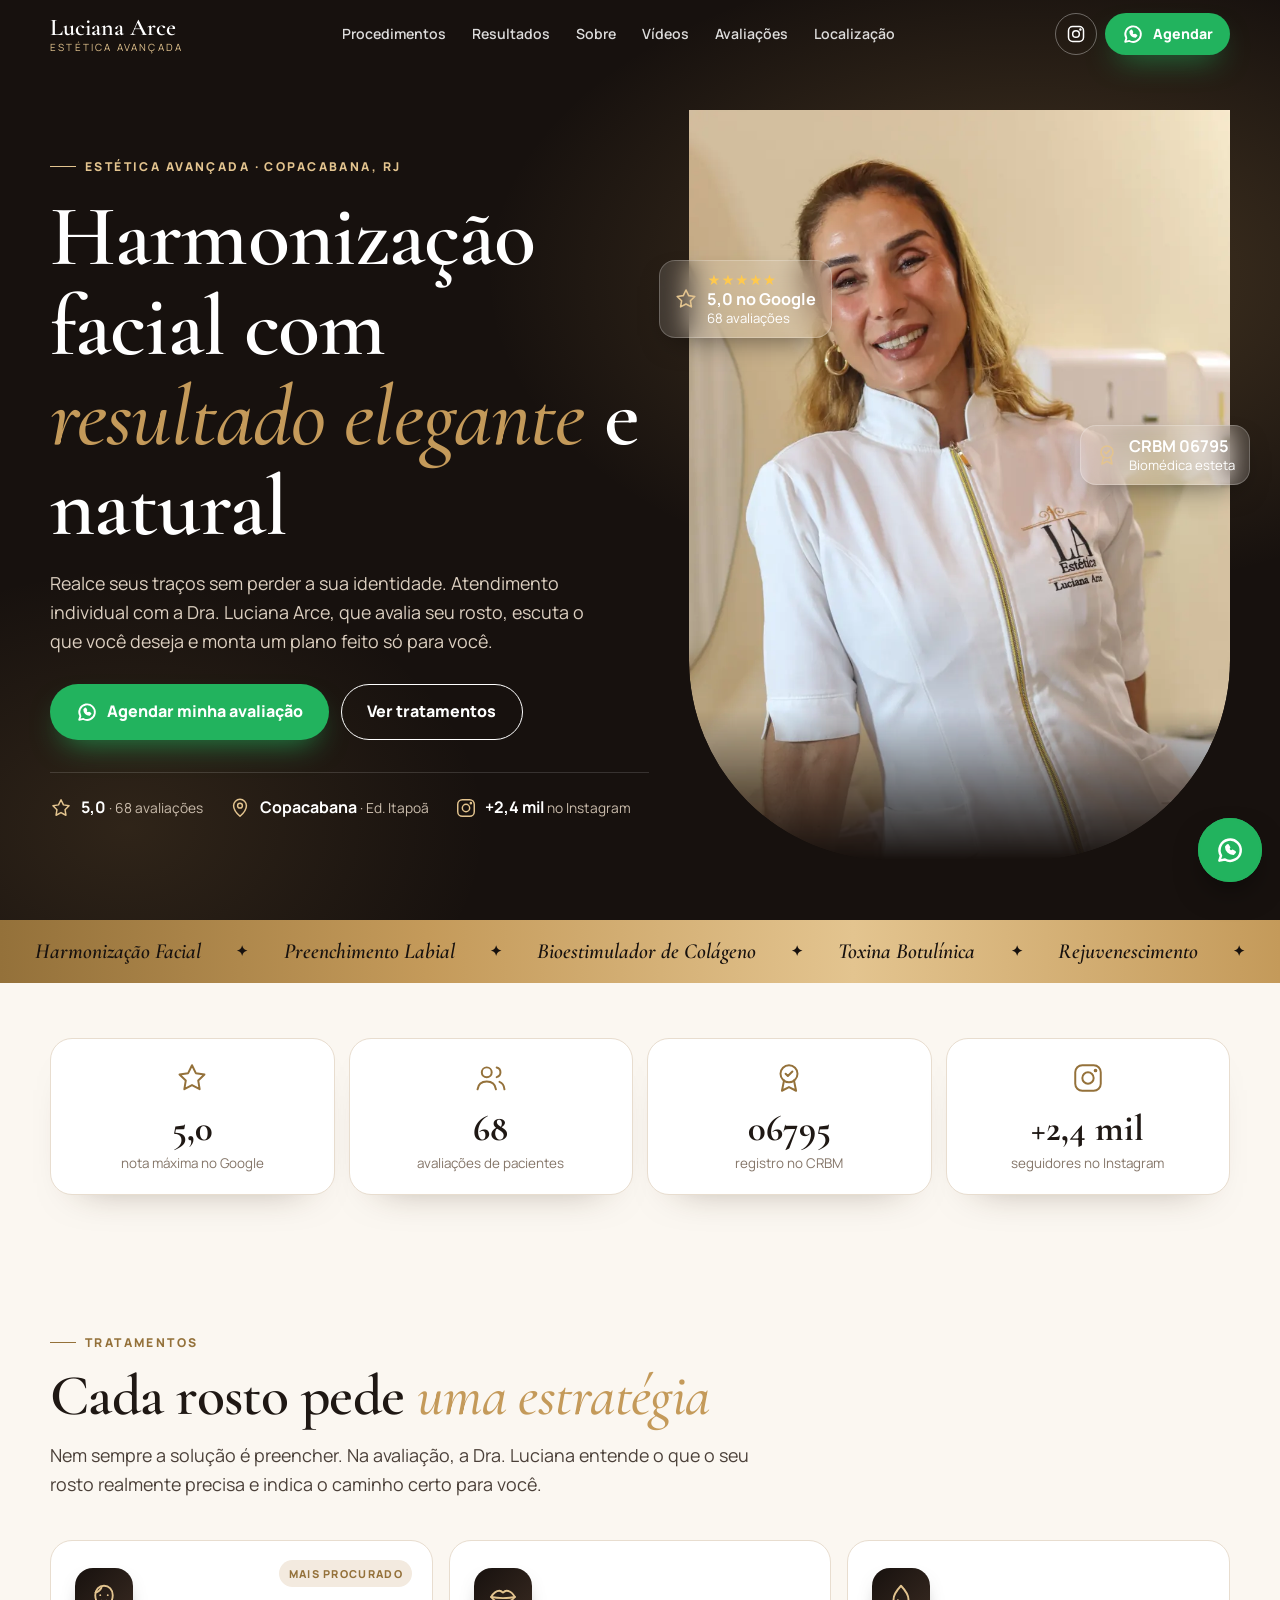
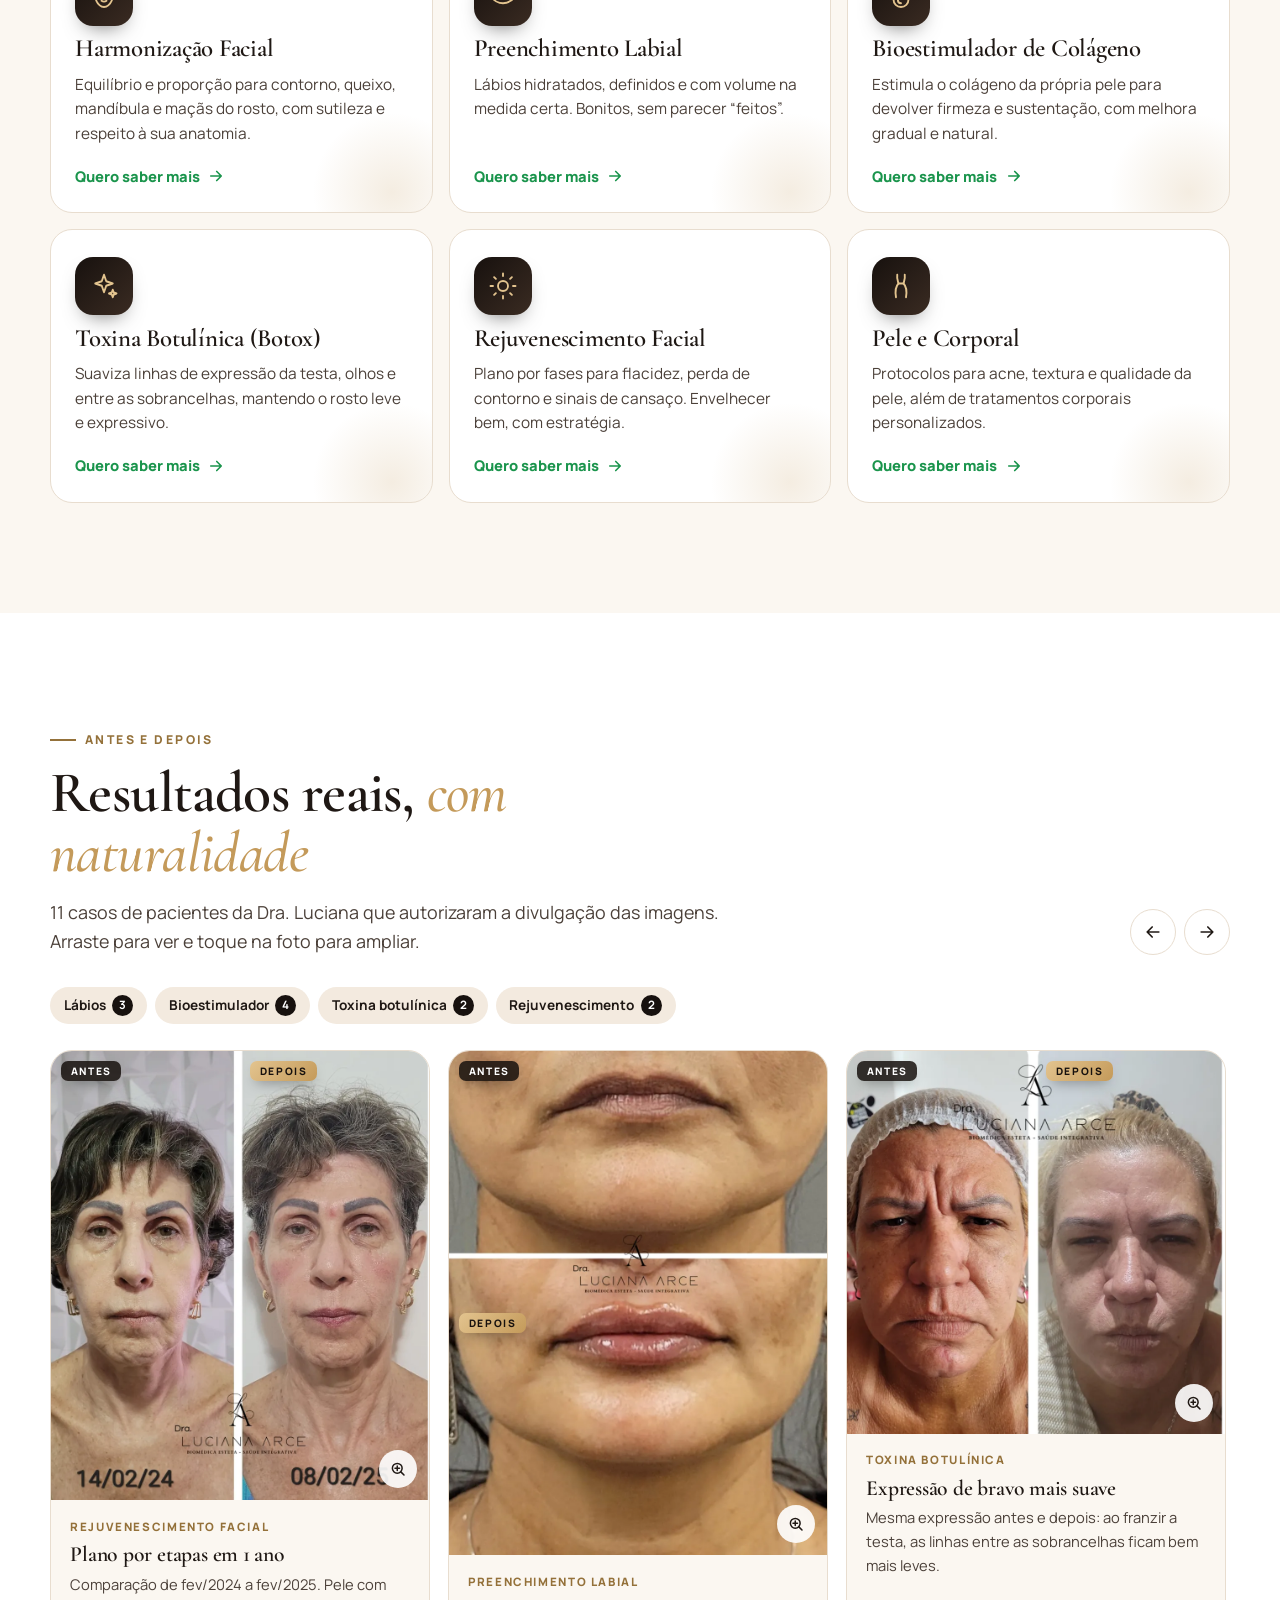
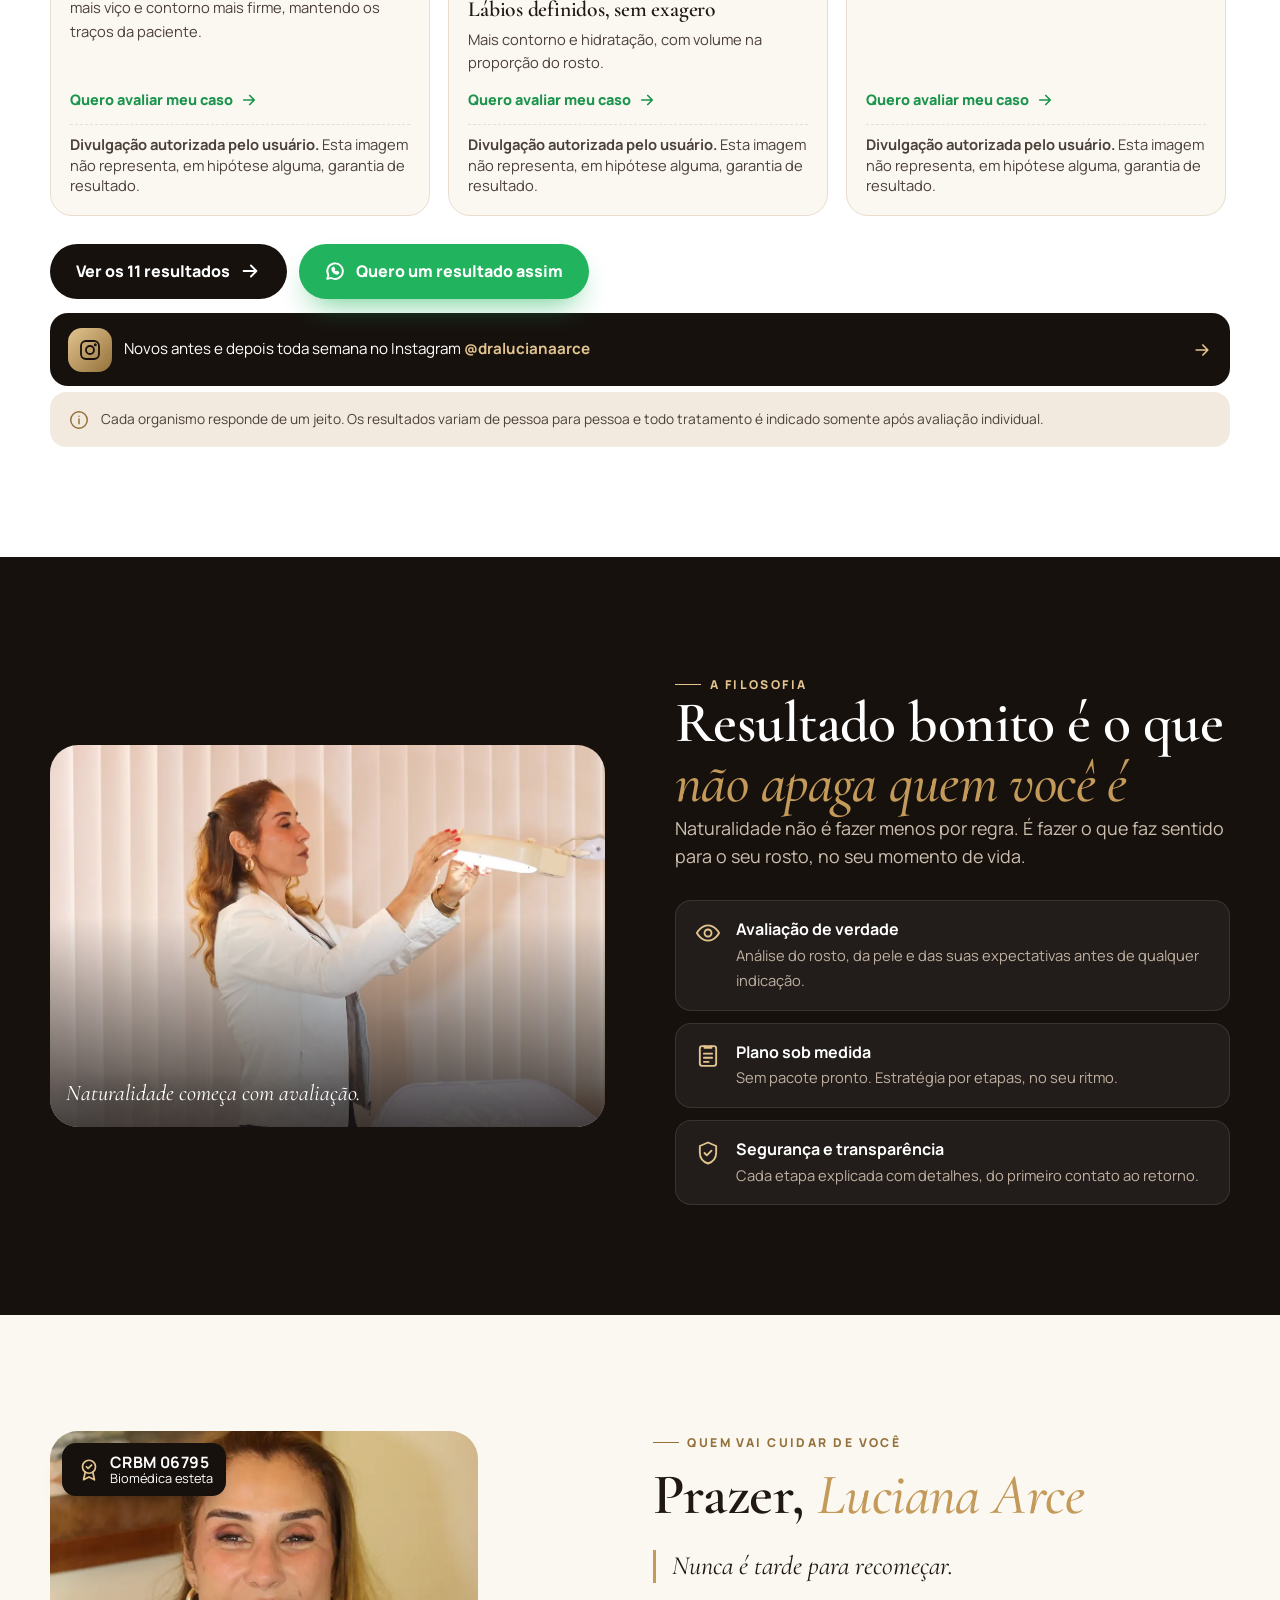
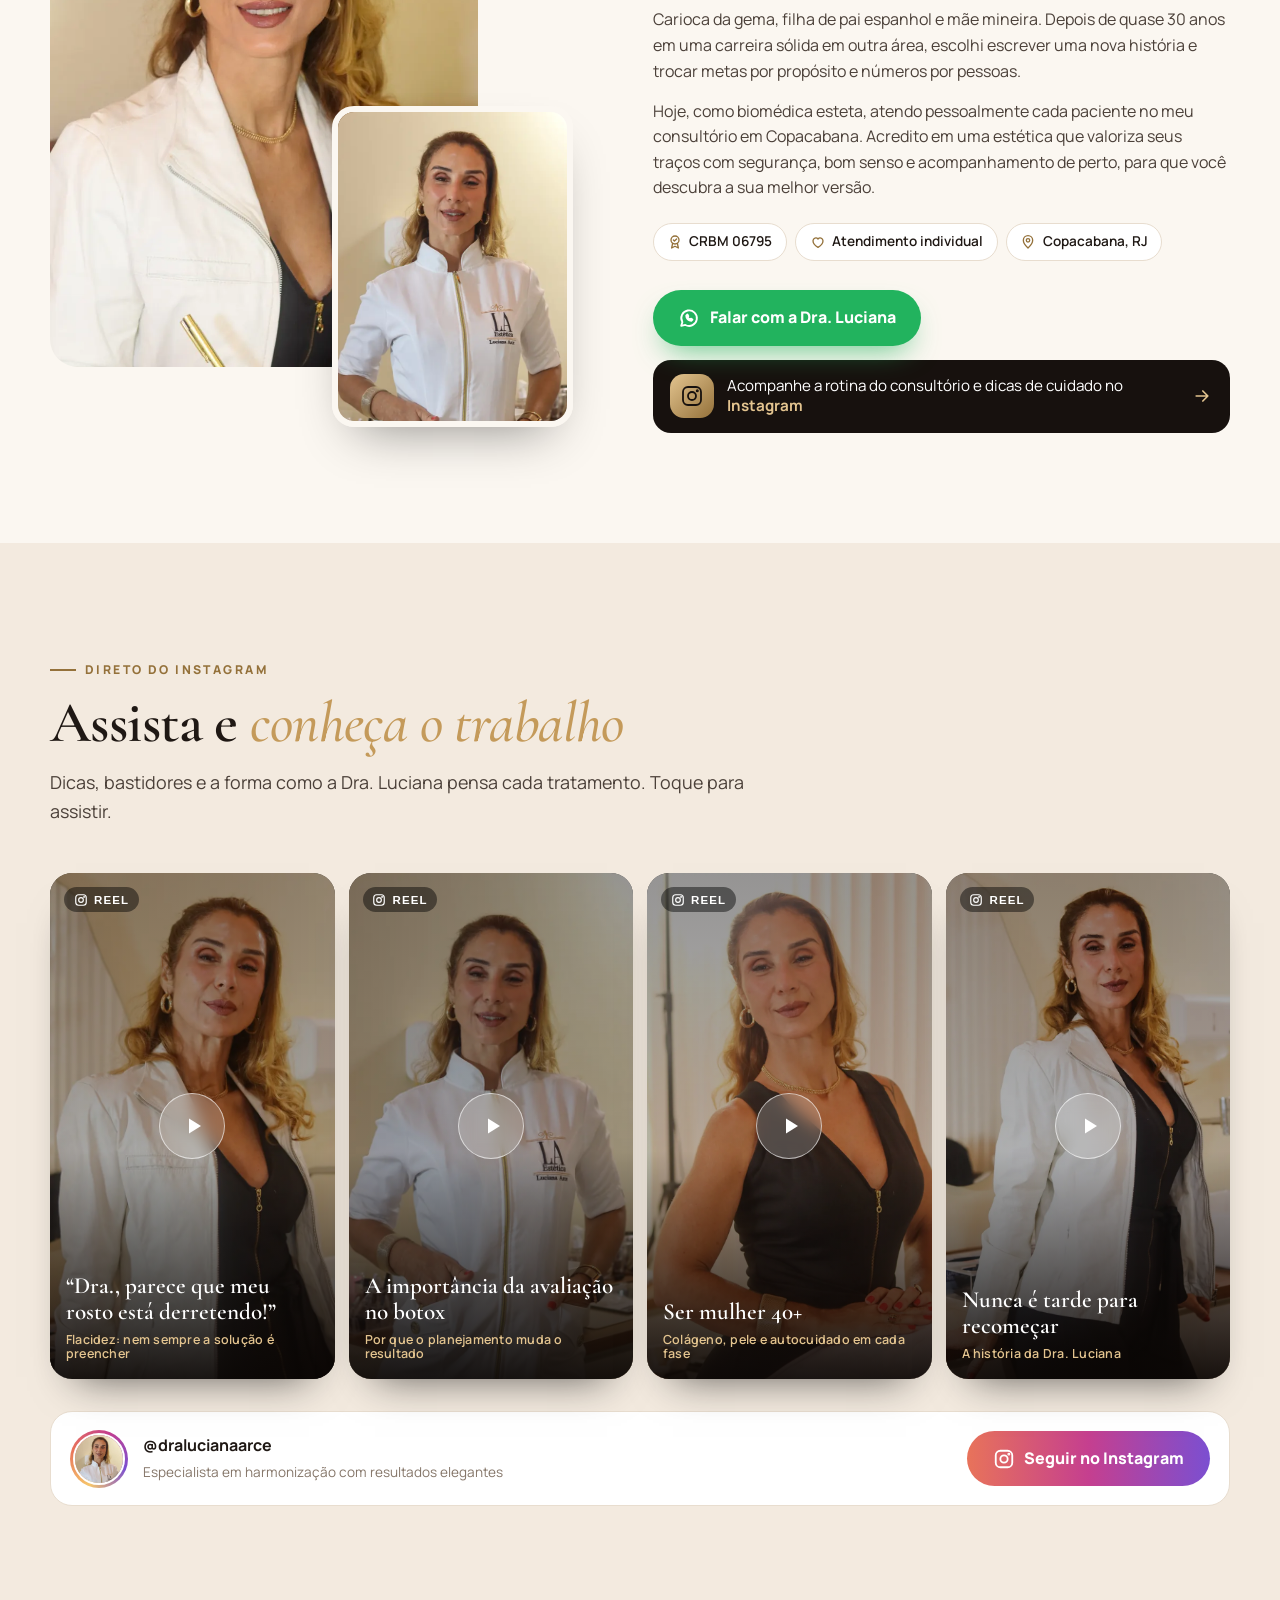
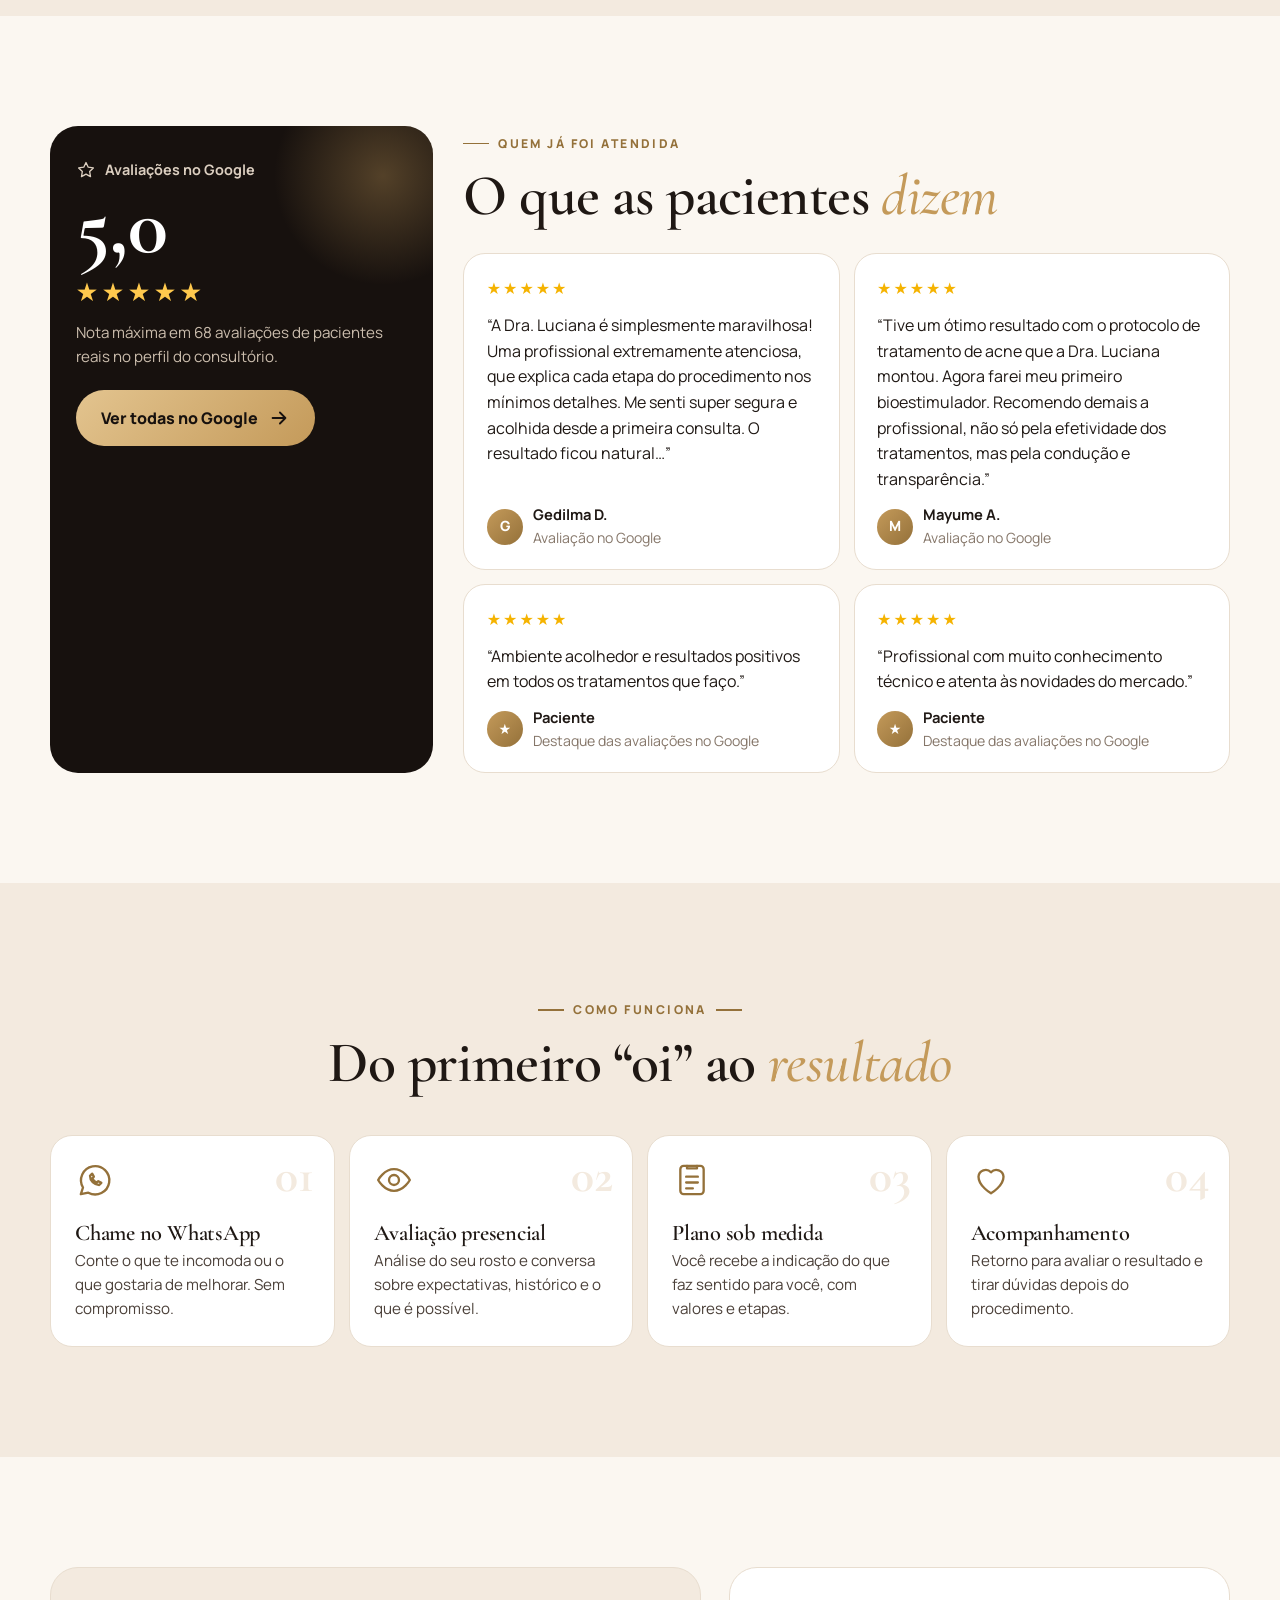
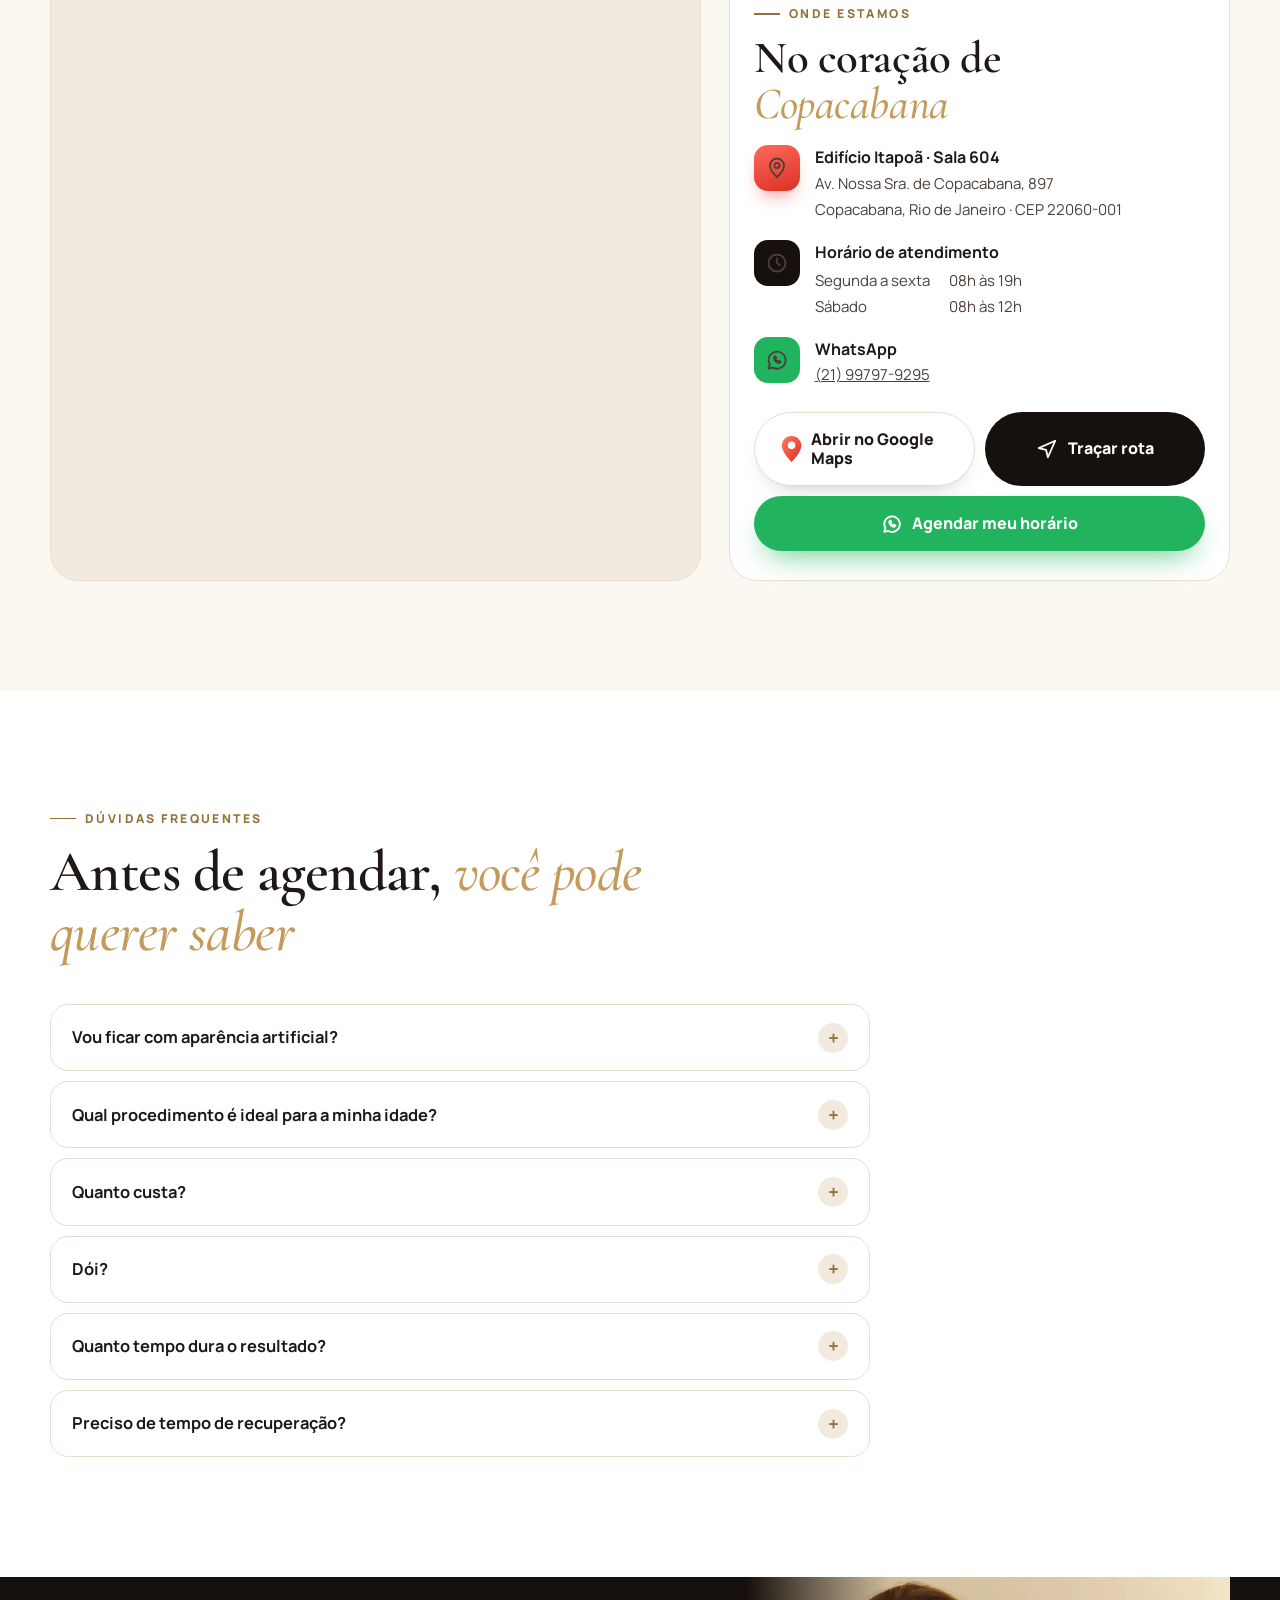
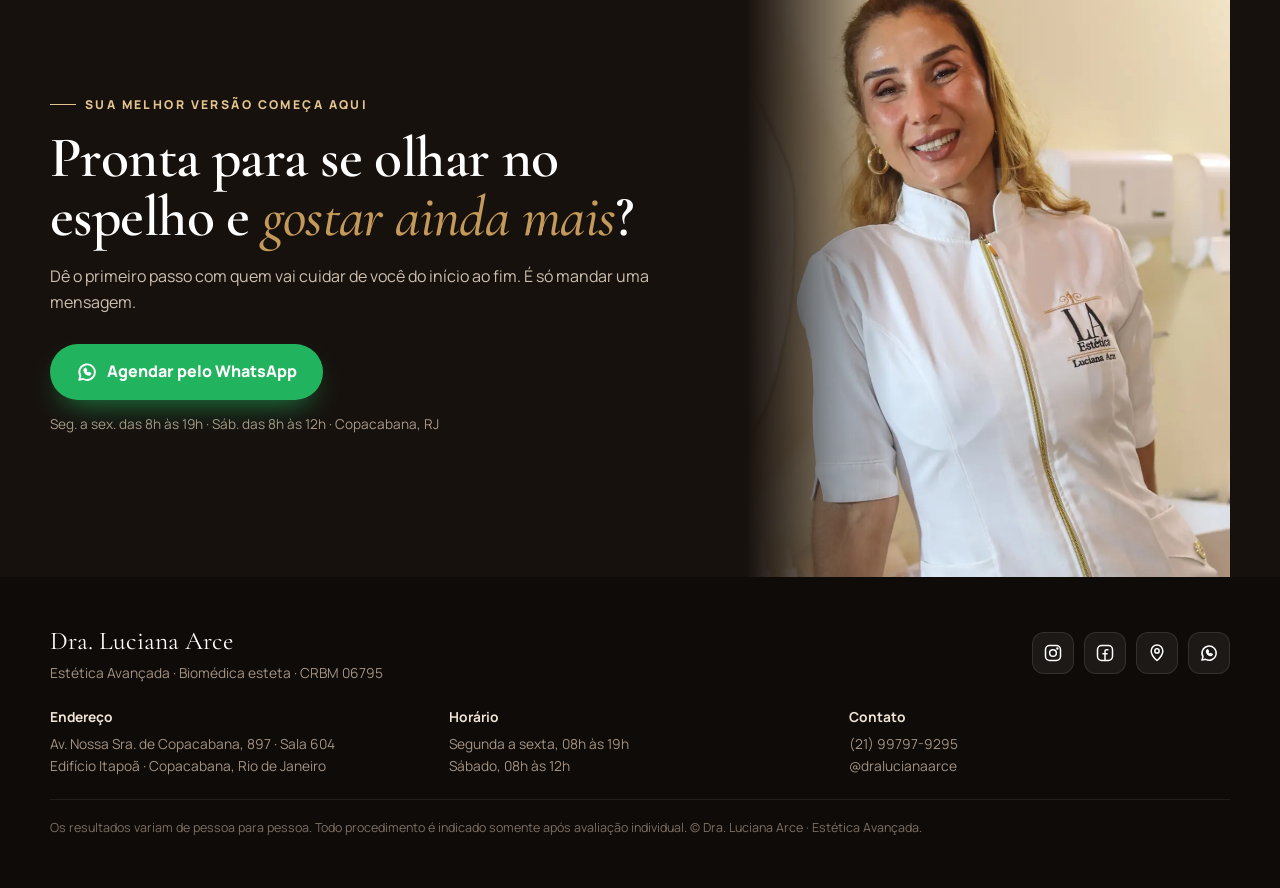
==== commit e388cce1: "11 casos de antes e depois, marcações, carrossel e chamadas do Instagram Co-Authored-By: Claude Opus" ====
--- a/index.html
+++ b/index.html
@@ -94,7 +94,7 @@
       <a href="#avaliacoes">Avaliações</a>
       <a href="#local">Localização</a>
     </nav>
-    <a class="btn btn-wa wa" data-msg="Olá, Dra. Luciana! Vim pelo site e quero agendar uma avaliação." data-pos="topo" href="#"><svg class="ico"><use href="#i-chat"/></svg>Agendar</a>
+    <div class="top-r"><a class="top-ig" href="https://www.instagram.com/dralucianaarce/" target="_blank" rel="noopener" aria-label="Instagram @dralucianaarce" data-track="instagram-topo"><svg class="ico"><use href="#i-cam"/></svg></a><a class="btn btn-wa wa" data-msg="Olá, Dra. Luciana! Vim pelo site e quero agendar uma avaliação." data-pos="topo" href="#"><svg class="ico"><use href="#i-chat"/></svg>Agendar</a></div>
   </div>
 </header>
 
@@ -127,8 +127,8 @@
 
   <div class="marquee" aria-hidden="true">
     <div class="track">
-      <span>Harmonização Facial</span><span>Preenchimento Labial</span><span>Bioestimulador de Colágeno</span><span>Botox Full Face</span><span>Rejuvenescimento</span><span>Tratamentos de Pele</span>
-      <span>Harmonização Facial</span><span>Preenchimento Labial</span><span>Bioestimulador de Colágeno</span><span>Botox Full Face</span><span>Rejuvenescimento</span><span>Tratamentos de Pele</span>
+      <span>Harmonização Facial</span><span>Preenchimento Labial</span><span>Bioestimulador de Colágeno</span><span>Toxina Botulínica</span><span>Rejuvenescimento</span><span>Tratamentos de Pele</span>
+      <span>Harmonização Facial</span><span>Preenchimento Labial</span><span>Bioestimulador de Colágeno</span><span>Toxina Botulínica</span><span>Rejuvenescimento</span><span>Tratamentos de Pele</span>
     </div>
   </div>
 
@@ -174,7 +174,7 @@
         </article>
         <article class="proc reveal">
           <div class="ic"><svg class="ico"><use href="#i-spark"/></svg></div>
-          <h3>Botox Full Face</h3>
+          <h3>Toxina Botulínica (Botox)</h3>
           <p>Suaviza linhas de expressão da testa, olhos e entre as sobrancelhas, mantendo o rosto leve e expressivo.</p>
           <a class="wa" data-msg="Olá, Dra. Luciana! Tenho interesse em botox e gostaria de agendar uma avaliação." data-pos="card-botox" href="#">Quero saber mais <svg class="ico"><use href="#i-arrow"/></svg></a>
         </article>
@@ -202,42 +202,83 @@
         <div class="head reveal">
           <span class="eyebrow">Antes e depois</span>
           <h2>Resultados reais, <em>com naturalidade</em></h2>
-          <p class="lead">Casos de pacientes da Dra. Luciana que autorizaram a divulgação das imagens. Toque na foto para ampliar.</p>
-        </div>
-        <a class="btn btn-dark reveal" href="resultados.html">Ver todos os resultados <svg class="ico"><use href="#i-arrow"/></svg></a>
-      </div>
-      <div class="res-row">
-        <article class="res-card reveal">
-          <figure data-lb="img/resultados/rejuvenescimento-1ano.webp"><img src="img/resultados/rejuvenescimento-1ano.webp" width="900" height="1069" alt="Antes e depois de rejuvenescimento facial, fevereiro de 2024 e fevereiro de 2025" loading="lazy"><span class="zoom"><svg class="ico"><use href="#i-zoom"/></svg></span></figure>
+          <p class="lead">11 casos de pacientes da Dra. Luciana que autorizaram a divulgação das imagens. Arraste para ver e toque na foto para ampliar.</p>
+        </div>
+        <div class="res-nav reveal"><button type="button" data-dir="-1" aria-label="Anterior"><svg class="ico" style="transform:rotate(180deg)"><use href="#i-arrow"/></svg></button><button type="button" data-dir="1" aria-label="Próximo"><svg class="ico"><use href="#i-arrow"/></svg></button></div>
+      </div>
+      <div class="res-cats reveal">
+        <a href="resultados.html#labios">Lábios <b>3</b></a>
+        <a href="resultados.html#bio">Bioestimulador <b>4</b></a>
+        <a href="resultados.html#toxina">Toxina botulínica <b>2</b></a>
+        <a href="resultados.html#rejuv">Rejuvenescimento <b>2</b></a>
+      </div>
+      <div class="res-row carousel" id="resRow">
+        <article class="res-card reveal" data-cat="rejuv">
+          <figure class="ba-lr" data-lb="img/resultados/rejuvenescimento-1ano.webp"><img src="img/resultados/rejuvenescimento-1ano.webp" width="900" height="1069" alt="Antes e depois: rejuvenescimento facial, plano por etapas em 1 ano" loading="lazy"><span class="ba b">Antes</span><span class="ba a">Depois</span><span class="zoom"><svg class="ico"><use href="#i-zoom"/></svg></span></figure>
           <div class="body">
             <span class="proc-name">Rejuvenescimento facial</span>
             <h3>Plano por etapas em 1 ano</h3>
-            <p>Pele com mais viço e contorno mais firme, mantendo os traços da paciente.</p>
-            <a class="wa" data-msg="Olá, Dra. Luciana! Vi os resultados de rejuvenescimento no site e quero avaliar o meu caso." data-pos="res-rejuvenescimento" href="#">Quero avaliar meu caso <svg class="ico"><use href="#i-arrow"/></svg></a>
+            <p>Comparação de fev/2024 a fev/2025. Pele com mais viço e contorno mais firme, mantendo os traços da paciente.</p>
+            <a class="wa" data-msg="Olá, Dra. Luciana! Vi o resultado de rejuvenescimento facial no site e quero avaliar o meu caso." data-pos="home-rejuvenescimento-1ano" href="#">Quero avaliar meu caso <svg class="ico"><use href="#i-arrow"/></svg></a>
             <p class="disc"><b>Divulgação autorizada pelo usuário.</b> Esta imagem não representa, em hipótese alguma, garantia de resultado.</p>
           </div>
         </article>
-        <article class="res-card reveal">
-          <figure data-lb="img/resultados/labios.webp"><img src="img/resultados/labios.webp" width="900" height="1200" alt="Antes e depois de preenchimento labial" loading="lazy"><span class="zoom"><svg class="ico"><use href="#i-zoom"/></svg></span></figure>
+        <article class="res-card reveal" data-cat="labios">
+          <figure class="ba-tb" data-lb="img/resultados/labios.webp"><img src="img/resultados/labios.webp" width="900" height="1200" alt="Antes e depois: preenchimento labial, lábios definidos, sem exagero" loading="lazy"><span class="ba b">Antes</span><span class="ba a">Depois</span><span class="zoom"><svg class="ico"><use href="#i-zoom"/></svg></span></figure>
           <div class="body">
             <span class="proc-name">Preenchimento labial</span>
             <h3>Lábios definidos, sem exagero</h3>
             <p>Mais contorno e hidratação, com volume na proporção do rosto.</p>
-            <a class="wa" data-msg="Olá, Dra. Luciana! Vi os resultados de preenchimento labial no site e quero avaliar o meu caso." data-pos="res-labios" href="#">Quero avaliar meu caso <svg class="ico"><use href="#i-arrow"/></svg></a>
+            <a class="wa" data-msg="Olá, Dra. Luciana! Vi o resultado de preenchimento labial no site e quero avaliar o meu caso." data-pos="home-labios" href="#">Quero avaliar meu caso <svg class="ico"><use href="#i-arrow"/></svg></a>
             <p class="disc"><b>Divulgação autorizada pelo usuário.</b> Esta imagem não representa, em hipótese alguma, garantia de resultado.</p>
           </div>
         </article>
-        <article class="res-card reveal">
-          <figure data-lb="img/resultados/bioestimulador-perfil.webp"><img src="img/resultados/bioestimulador-perfil.webp" width="900" height="1146" alt="Antes e depois de bioestimulador de colágeno, vista de perfil" loading="lazy"><span class="zoom"><svg class="ico"><use href="#i-zoom"/></svg></span></figure>
+        <article class="res-card reveal" data-cat="toxina">
+          <figure class="ba-lr" data-lb="img/resultados/toxina-glabela.webp"><img src="img/resultados/toxina-glabela.webp" width="900" height="911" alt="Antes e depois: toxina botulínica, expressão de bravo mais suave" loading="lazy"><span class="ba b">Antes</span><span class="ba a">Depois</span><span class="zoom"><svg class="ico"><use href="#i-zoom"/></svg></span></figure>
+          <div class="body">
+            <span class="proc-name">Toxina botulínica</span>
+            <h3>Expressão de bravo mais suave</h3>
+            <p>Mesma expressão antes e depois: ao franzir a testa, as linhas entre as sobrancelhas ficam bem mais leves.</p>
+            <a class="wa" data-msg="Olá, Dra. Luciana! Vi o resultado de toxina botulínica (botox) no site e quero avaliar o meu caso." data-pos="home-toxina-glabela" href="#">Quero avaliar meu caso <svg class="ico"><use href="#i-arrow"/></svg></a>
+            <p class="disc"><b>Divulgação autorizada pelo usuário.</b> Esta imagem não representa, em hipótese alguma, garantia de resultado.</p>
+          </div>
+        </article>
+        <article class="res-card reveal" data-cat="bio">
+          <figure class="ba-tb" data-lb="img/resultados/bioestimulador-perfil.webp"><img src="img/resultados/bioestimulador-perfil.webp" width="900" height="1146" alt="Antes e depois: bioestimulador de colágeno, mais firmeza no contorno" loading="lazy"><span class="ba b">Antes</span><span class="ba a">Depois</span><span class="zoom"><svg class="ico"><use href="#i-zoom"/></svg></span></figure>
           <div class="body">
             <span class="proc-name">Bioestimulador de colágeno</span>
             <h3>Mais firmeza no contorno</h3>
-            <p>Melhora da qualidade da pele e da sustentação na região da mandíbula.</p>
-            <a class="wa" data-msg="Olá, Dra. Luciana! Vi os resultados de bioestimulador no site e quero avaliar o meu caso." data-pos="res-bioestimulador" href="#">Quero avaliar meu caso <svg class="ico"><use href="#i-arrow"/></svg></a>
+            <p>Melhora da qualidade da pele e da sustentação na região da mandíbula, vista de perfil.</p>
+            <a class="wa" data-msg="Olá, Dra. Luciana! Vi o resultado de bioestimulador de colágeno no site e quero avaliar o meu caso." data-pos="home-bioestimulador-perfil" href="#">Quero avaliar meu caso <svg class="ico"><use href="#i-arrow"/></svg></a>
             <p class="disc"><b>Divulgação autorizada pelo usuário.</b> Esta imagem não representa, em hipótese alguma, garantia de resultado.</p>
           </div>
         </article>
-      </div>
+        <article class="res-card reveal" data-cat="labios">
+          <figure class="ba-lr" data-lb="img/resultados/labios-perfil.webp"><img src="img/resultados/labios-perfil.webp" width="900" height="963" alt="Antes e depois: preenchimento labial, perfil mais harmônico" loading="lazy"><span class="ba b">Antes</span><span class="ba a">Depois</span><span class="zoom"><svg class="ico"><use href="#i-zoom"/></svg></span></figure>
+          <div class="body">
+            <span class="proc-name">Preenchimento labial</span>
+            <h3>Perfil mais harmônico</h3>
+            <p>Vista de lado: lábios com mais projeção e contorno, respeitando o desenho natural.</p>
+            <a class="wa" data-msg="Olá, Dra. Luciana! Vi o resultado de preenchimento labial no site e quero avaliar o meu caso." data-pos="home-labios-perfil" href="#">Quero avaliar meu caso <svg class="ico"><use href="#i-arrow"/></svg></a>
+            <p class="disc"><b>Divulgação autorizada pelo usuário.</b> Esta imagem não representa, em hipótese alguma, garantia de resultado.</p>
+          </div>
+        </article>
+        <article class="res-card reveal" data-cat="toxina">
+          <figure class="ba-lr" data-lb="img/resultados/toxina-testa.webp"><img src="img/resultados/toxina-testa.webp" width="900" height="847" alt="Antes e depois: toxina botulínica, testa mais lisa" loading="lazy"><span class="ba b">Antes</span><span class="ba a">Depois</span><span class="zoom"><svg class="ico"><use href="#i-zoom"/></svg></span></figure>
+          <div class="body">
+            <span class="proc-name">Toxina botulínica</span>
+            <h3>Testa mais lisa</h3>
+            <p>Mesma expressão antes e depois: ao levantar as sobrancelhas, as linhas da testa ficam muito mais suaves.</p>
+            <a class="wa" data-msg="Olá, Dra. Luciana! Vi o resultado de toxina botulínica (botox) no site e quero avaliar o meu caso." data-pos="home-toxina-testa" href="#">Quero avaliar meu caso <svg class="ico"><use href="#i-arrow"/></svg></a>
+            <p class="disc"><b>Divulgação autorizada pelo usuário.</b> Esta imagem não representa, em hipótese alguma, garantia de resultado.</p>
+          </div>
+        </article>
+      </div>
+      <div class="hero-ctas" style="margin-top:.6rem">
+        <a class="btn btn-dark" href="resultados.html">Ver os 11 resultados <svg class="ico"><use href="#i-arrow"/></svg></a>
+        <a class="btn btn-wa wa" data-msg="Olá, Dra. Luciana! Vi os resultados no site e quero agendar minha avaliação." data-pos="res-home-cta" href="#"><svg class="ico"><use href="#i-chat"/></svg>Quero um resultado assim</a>
+      </div>
+      <a class="ig-link" href="https://www.instagram.com/dralucianaarce/" target="_blank" rel="noopener" data-track="instagram-resultados"><span class="ig-dot"><svg class="ico"><use href="#i-cam"/></svg></span><span>Novos antes e depois toda semana no Instagram <b>@dralucianaarce</b></span><svg class="ico arr"><use href="#i-arrow"/></svg></a>
       <div class="res-note reveal"><svg class="ico"><use href="#i-info"/></svg><span>Cada organismo responde de um jeito. Os resultados variam de pessoa para pessoa e todo tratamento é indicado somente após avaliação individual.</span></div>
     </div>
   </section>
@@ -284,6 +325,7 @@
         <div class="hero-ctas">
           <a class="btn btn-wa wa" data-msg="Olá, Dra. Luciana! Vim pelo site e quero conversar sobre uma avaliação." data-pos="sobre" href="#"><svg class="ico"><use href="#i-chat"/></svg>Falar com a Dra. Luciana</a>
         </div>
+        <a class="ig-link" href="https://www.instagram.com/dralucianaarce/" target="_blank" rel="noopener" data-track="instagram-sobre"><span class="ig-dot"><svg class="ico"><use href="#i-cam"/></svg></span><span>Acompanhe a rotina do consultório e dicas de cuidado no <b>Instagram</b></span><svg class="ico arr"><use href="#i-arrow"/></svg></a>
       </div>
     </div>
   </section>
@@ -517,6 +559,10 @@
   modal.addEventListener('click', function(e){ if (e.target === modal) close(); });
   document.addEventListener('keydown', function(e){ if (e.key === 'Escape') close(); }); }
 
+  // setas do carrossel de resultados
+  var row = document.getElementById('resRow');
+  if (row){ document.querySelectorAll('.res-nav button').forEach(function(b){ b.addEventListener('click', function(){ var card = row.querySelector('.res-card'); var step = card ? card.getBoundingClientRect().width + 18 : 300; row.scrollBy({left: step * parseInt(b.getAttribute('data-dir'),10), behavior:'smooth'}); }); }); }
+
   // lightbox dos resultados
   var lb = document.getElementById('lb'), lbi = document.getElementById('lbi');
   if (lb){
--- a/style.css
+++ b/style.css
@@ -346,3 +346,56 @@
 .crumb:hover{color:#fff}
 @media (min-width:640px){.res-grid{grid-template-columns:repeat(2,1fr)}.res-card{flex-basis:46%}}
 @media (min-width:980px){.res-row{overflow:visible;margin:0;padding:4px 0 18px;display:grid;grid-template-columns:repeat(3,1fr)}.res-grid{grid-template-columns:repeat(3,1fr)}}
+
+/* marcações antes/depois */
+.ba{position:absolute;z-index:2;font-size:.64rem;font-weight:800;letter-spacing:.16em;text-transform:uppercase;padding:.32rem .6rem;border-radius:7px;line-height:1;box-shadow:0 6px 14px -6px rgba(0,0,0,.5)}
+.ba.b{background:rgba(23,17,14,.85);color:#fff;top:10px;left:10px}
+.ba.a{background:linear-gradient(135deg,var(--gold-l),var(--gold));color:var(--espresso)}
+.ba-lr .ba.a{top:10px;left:calc(50% + 10px)}
+.ba-tb .ba.a{top:calc(50% + 10px);left:10px}
+/* carrossel de resultados */
+.res-wrap{position:relative}
+.res-nav{display:none;gap:8px}
+.res-nav button{width:46px;height:46px;border-radius:50%;border:1.5px solid var(--line);background:#fff;cursor:pointer;display:grid;place-items:center;color:var(--ink)}
+.res-nav button:hover{border-color:var(--gold);color:var(--gold-d)}
+.res-nav .ico{width:20px;height:20px;stroke-width:2}
+.res-cats{display:flex;flex-wrap:wrap;gap:8px;margin:0 0 1.4rem}
+.res-cats a{display:inline-flex;align-items:center;gap:.4rem;text-decoration:none;font-size:.85rem;font-weight:700;background:var(--sand);border-radius:999px;padding:.45rem .85rem}
+.res-cats a b{background:var(--espresso);color:#fff;border-radius:999px;font-size:.72rem;padding:.1rem .45rem}
+.res-cats a:hover{background:var(--gold-l)}
+/* links do instagram */
+.ig-link{display:flex;align-items:center;gap:.8rem;text-decoration:none;background:var(--espresso);color:#fff;border-radius:18px;padding:.9rem 1.1rem;margin-top:14px;transition:transform .2s}
+.ig-link:hover{transform:translateY(-2px)}
+.ig-link span:nth-child(2){flex:1;font-size:.95rem;line-height:1.35}
+.ig-link b{color:var(--gold-l)}
+.ig-dot{width:44px;height:44px;flex:none;border-radius:14px;display:grid;place-items:center;background:linear-gradient(135deg,var(--gold-l),var(--gold-d));color:var(--espresso)}
+.ig-dot .ico{width:24px;height:24px;stroke-width:1.8}
+.ig-link .arr{width:20px;height:20px;stroke-width:2;color:var(--gold-l)}
+.top-ig{width:42px;height:42px;border-radius:50%;display:grid;place-items:center;border:1.5px solid rgba(255,255,255,.35);color:#fff;text-decoration:none;margin-right:8px}
+.top-ig:hover{background:rgba(255,255,255,.12)}
+.top-ig .ico{width:20px;height:20px;stroke-width:1.8}
+.top-r{display:flex;align-items:center}
+/* página de resultados */
+.feat{display:grid;gap:26px;align-items:center;background:var(--cream);border:1px solid var(--line);border-radius:28px;padding:16px;margin-bottom:34px}
+.feat figure{position:relative;margin:0;border-radius:20px;overflow:hidden;cursor:zoom-in}
+.feat figure img{width:100%;height:auto}
+.feat .tag{display:inline-block;font-size:.7rem;font-weight:800;letter-spacing:.14em;text-transform:uppercase;background:var(--espresso);color:var(--gold-l);padding:.35rem .7rem;border-radius:999px}
+.feat h2{font-size:clamp(2rem,4vw,2.9rem);margin:.8rem 0}
+.feat p{color:var(--ink-2)}
+.feat-stats{display:flex;gap:22px;margin:1.2rem 0}
+.feat-stats b{display:block;font-family:var(--serif);font-size:2.2rem;line-height:1}
+.feat-stats span{font-size:.8rem;color:var(--muted)}
+.ig-band{grid-column:1/-1;display:grid;gap:16px;align-items:center;background:var(--espresso);color:#fff;border-radius:24px;padding:1.6rem 1.4rem;position:relative;overflow:hidden}
+.ig-band::after{content:"";position:absolute;right:-80px;top:-80px;width:260px;height:260px;border-radius:50%;background:radial-gradient(circle,rgba(196,154,90,.35),transparent 70%)}
+.ig-band h3{font-size:1.8rem;color:#fff}
+.ig-band h3 em{color:var(--gold-l)}
+.ig-band p{color:#cdbfaf;font-size:.95rem}
+.ig-band .btn{justify-self:start;position:relative;z-index:1}
+.chips button b{font-size:.72rem;opacity:.7;margin-left:.2rem}
+@media (min-width:980px){
+  .res-nav{display:flex}
+  .res-row.carousel{display:flex;overflow-x:auto;scroll-snap-type:x mandatory;gap:18px;padding:4px 0 18px}
+  .res-row.carousel .res-card{flex:0 0 calc((100% - 36px)/3)}
+  .feat{grid-template-columns:1.1fr .9fr;padding:22px;gap:44px}
+  .ig-band{grid-template-columns:1fr auto;padding:2rem 2.2rem}
+}
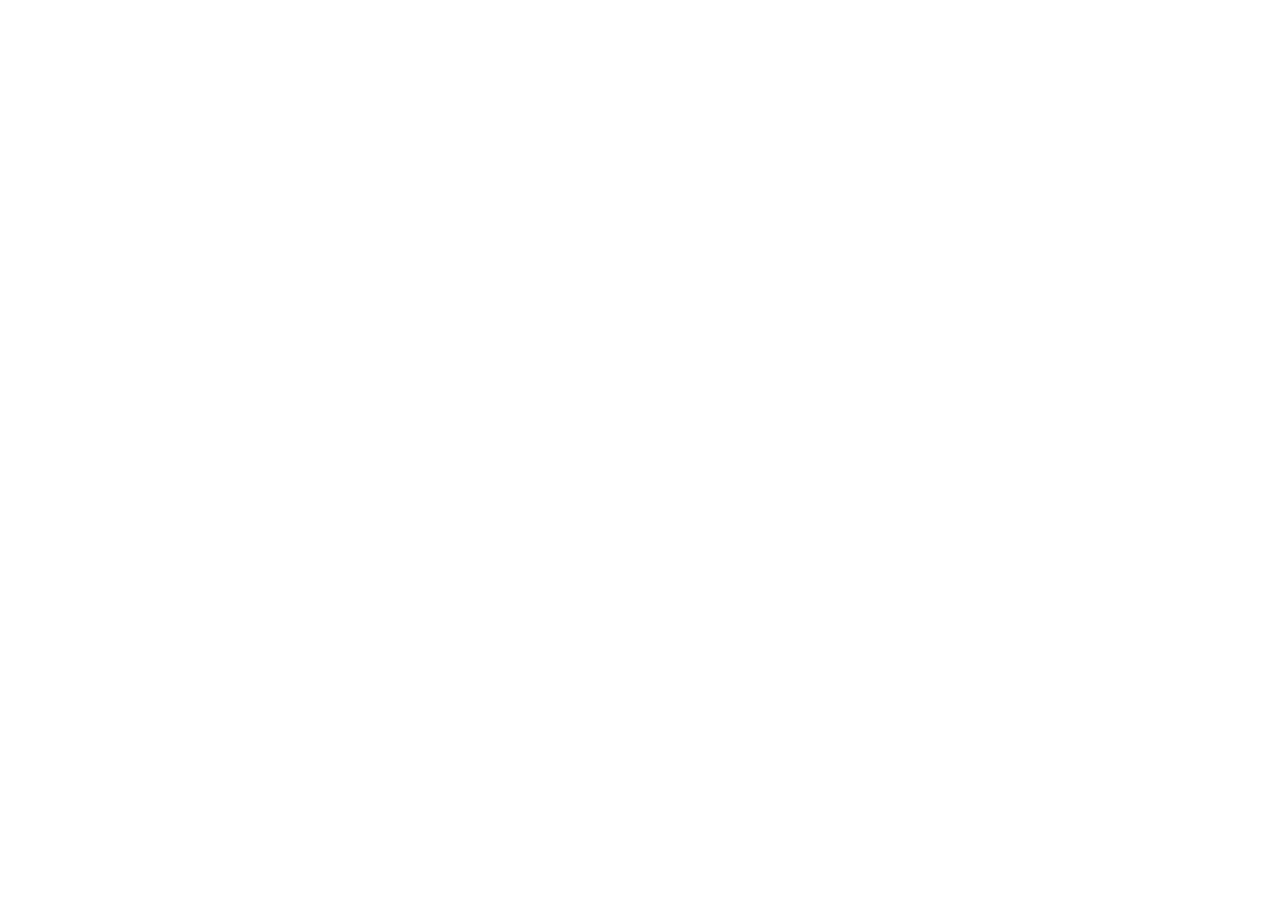
==== commit cc12b08c: "Redireciona para dralucianaarce.github.io Co-Authored-By: Claude Opus 5.5 <noreply@anthropic.com> Cl" ====
--- a/index.html
+++ b/index.html
@@ -1,585 +1,5 @@
-<!doctype html>
-<html lang="pt-BR">
-<head>
-<meta charset="utf-8">
-<meta name="viewport" content="width=device-width, initial-scale=1, viewport-fit=cover">
-<title>Harmonização Facial em Copacabana | Dra. Luciana Arce · CRBM 06795</title>
-<meta name="description" content="Dra. Luciana Arce, biomédica esteta em Copacabana (CRBM 06795). Harmonização facial, preenchimento labial, bioestimulador e botox com resultado natural. Nota 5,0 no Google. Agende pelo WhatsApp.">
-<meta name="theme-color" content="#17110e">
-<meta property="og:type" content="website">
-<meta property="og:title" content="Dra. Luciana Arce | Harmonização facial em Copacabana">
-<meta property="og:description" content="Resultado natural, sem exagero. Nota 5,0 no Google com 68 avaliações. Agende pelo WhatsApp.">
-<meta property="og:image" content="https://andressamelogt-stack.github.io/dra-luciana-arce/img/og.jpg">
-<meta property="og:locale" content="pt_BR">
-<link rel="preload" as="image" href="img/hero.webp" fetchpriority="high">
-<link rel="preconnect" href="https://fonts.googleapis.com">
-<link rel="preconnect" href="https://fonts.gstatic.com" crossorigin>
-<link href="https://fonts.googleapis.com/css2?family=Cormorant+Garamond:ital,wght@0,500;0,600;0,700;1,500;1,600&family=Manrope:wght@400;500;600;700;800&display=swap" rel="stylesheet">
-
-<!-- Google Ads: preencher AW_ID e AW_LABEL para medir os cliques no WhatsApp como conversão -->
-<script>
-  window.AW_ID = '';      // ex.: 'AW-123456789'
-  window.AW_LABEL = '';   // ex.: 'AbCdEfGhIj'
-  window.dataLayer = window.dataLayer || [];
-  function gtag(){dataLayer.push(arguments);}
-  if (window.AW_ID) {
-    var s = document.createElement('script');
-    s.async = true; s.src = 'https://www.googletagmanager.com/gtag/js?id=' + window.AW_ID;
-    document.head.appendChild(s);
-    gtag('js', new Date()); gtag('config', window.AW_ID);
-  }
-</script>
-
-<script type="application/ld+json">
-{
-  "@context": "https://schema.org",
-  "@type": "HealthAndBeautyBusiness",
-  "name": "Dra. Luciana Arce | Estética Avançada",
-  "description": "Biomédica esteta em Copacabana. Harmonização facial, preenchimento labial, bioestimulador de colágeno e toxina botulínica.",
-  "image": "https://andressamelogt-stack.github.io/dra-luciana-arce/img/og.jpg",
-  "telephone": "+55 21 99797-9295",
-  "address": {"@type": "PostalAddress", "streetAddress": "Av. Nossa Sra. de Copacabana, 897 - Sala 604 (Edifício Itapoã)", "addressLocality": "Rio de Janeiro", "addressRegion": "RJ", "postalCode": "22060-001", "addressCountry": "BR"},
-  "geo": {"@type": "GeoCoordinates", "latitude": -22.9752734, "longitude": -43.1895695},
-  "hasMap": "https://g.page/Luarce",
-  "sameAs": ["https://www.instagram.com/dralucianaarce/", "https://www.facebook.com/lucianaarceestetica"],
-  "openingHoursSpecification": [
-    {"@type": "OpeningHoursSpecification", "dayOfWeek": ["Monday","Tuesday","Wednesday","Thursday","Friday"], "opens": "08:00", "closes": "19:00"},
-    {"@type": "OpeningHoursSpecification", "dayOfWeek": "Saturday", "opens": "08:00", "closes": "12:00"}
-  ]
-}
-</script>
-
-<link rel="stylesheet" href="style.css">
-</head>
-<body>
-
-<!-- ícones -->
-<svg width="0" height="0" style="position:absolute" aria-hidden="true">
-  <symbol id="i-chat" viewBox="0 0 24 24"><path d="M3.5 20.5l1.3-4A8.5 8.5 0 1 1 8 19.6z"/><path d="M9 9.5c0 3 2.5 5.5 5.5 5.5l1.3-1.3-1.8-1-1 .8a4 4 0 0 1-2.5-2.5l.8-1-1-1.8z"/></symbol>
-  <symbol id="i-star" viewBox="0 0 24 24"><path d="M12 3l2.7 5.6 6.1.9-4.4 4.3 1 6.1L12 17l-5.4 2.9 1-6.1-4.4-4.3 6.1-.9z"/></symbol>
-  <symbol id="i-badge" viewBox="0 0 24 24"><circle cx="12" cy="9" r="6"/><path d="M8.5 13.8 7 21l5-2.6 5 2.6-1.5-7.2"/><path d="m9.6 9 1.6 1.6 3.2-3.2"/></symbol>
-  <symbol id="i-pin" viewBox="0 0 24 24"><path d="M12 21s-7-6.1-7-11.5A7 7 0 0 1 19 9.5C19 14.9 12 21 12 21z"/><circle cx="12" cy="9.5" r="2.6"/></symbol>
-  <symbol id="i-cam" viewBox="0 0 24 24"><rect x="3" y="3" width="18" height="18" rx="5"/><circle cx="12" cy="12" r="4"/><circle cx="17.3" cy="6.7" r=".6" fill="currentColor"/></symbol>
-  <symbol id="i-face" viewBox="0 0 24 24"><path d="M12 3c-4 0-7 3.2-7 7.6 0 3.2 1.4 6.2 3.6 8.1 1 .9 2.1 1.3 3.4 1.3s2.4-.4 3.4-1.3C17.6 16.8 19 13.8 19 10.6 19 6.2 16 3 12 3z"/><path d="M9 10.5h.01M15 10.5h.01M10 15c1.2.8 2.8.8 4 0"/><path d="M5.2 8.5C7 8 9 6.6 10 4.5"/></symbol>
-  <symbol id="i-lips" viewBox="0 0 24 24"><path d="M2.5 12c2-3.4 4.7-5 6.6-5 1.1 0 2 .6 2.9 1.5.9-.9 1.8-1.5 2.9-1.5 1.9 0 4.6 1.6 6.6 5-2.6 3.3-5.8 5-9.5 5S5.1 15.3 2.5 12z"/><path d="M2.5 12c3 .6 6.2.9 9.5.9s6.5-.3 9.5-.9"/></symbol>
-  <symbol id="i-drop" viewBox="0 0 24 24"><path d="M12 3s6 6.4 6 11a6 6 0 0 1-12 0c0-4.6 6-11 6-11z"/><path d="M9.5 14.5a2.6 2.6 0 0 0 2.5 2.5"/></symbol>
-  <symbol id="i-spark" viewBox="0 0 24 24"><path d="M12 3l1.8 5.2L19 10l-5.2 1.8L12 17l-1.8-5.2L5 10l5.2-1.8z"/><path d="M19 15l.8 2.2L22 18l-2.2.8L19 21l-.8-2.2L16 18l2.2-.8z"/></symbol>
-  <symbol id="i-sun" viewBox="0 0 24 24"><circle cx="12" cy="12" r="4"/><path d="M12 2v2M12 20v2M4.9 4.9l1.4 1.4M17.7 17.7l1.4 1.4M2 12h2M20 12h2M4.9 19.1l1.4-1.4M17.7 6.3l1.4-1.4"/></symbol>
-  <symbol id="i-body" viewBox="0 0 24 24"><path d="M9 3c-.5 3 .5 5 1 7-2 2-3 5-2 11M15 3c.5 3-.5 5-1 7 2 2 3 5 2 11"/><path d="M10 10h4"/></symbol>
-  <symbol id="i-heart" viewBox="0 0 24 24"><path d="M12 20s-7.5-4.4-7.5-10A4.3 4.3 0 0 1 12 7.4 4.3 4.3 0 0 1 19.5 10c0 5.6-7.5 10-7.5 10z"/></symbol>
-  <symbol id="i-shield" viewBox="0 0 24 24"><path d="M12 3l7 3v5.5c0 4.6-3 8.1-7 9.5-4-1.4-7-4.9-7-9.5V6z"/><path d="m9 12 2 2 4-4"/></symbol>
-  <symbol id="i-eye" viewBox="0 0 24 24"><path d="M2.5 12S6 5.5 12 5.5 21.5 12 21.5 12 18 18.5 12 18.5 2.5 12 2.5 12z"/><circle cx="12" cy="12" r="3"/></symbol>
-  <symbol id="i-plan" viewBox="0 0 24 24"><rect x="5" y="3.5" width="14" height="17" rx="2"/><path d="M9 3.5V5h6V3.5M8.5 10h7M8.5 13.5h7M8.5 17h4"/></symbol>
-  <symbol id="i-cal" viewBox="0 0 24 24"><rect x="3.5" y="5" width="17" height="15" rx="2"/><path d="M3.5 9.5h17M8 3v4M16 3v4M8.5 14l2 2 4-4"/></symbol>
-  <symbol id="i-clock" viewBox="0 0 24 24"><circle cx="12" cy="12" r="8.5"/><path d="M12 7.5V12l3 2"/></symbol>
-  <symbol id="i-users" viewBox="0 0 24 24"><circle cx="9" cy="8" r="3.5"/><path d="M2.5 20c.5-3.6 3.2-5.5 6.5-5.5s6 1.9 6.5 5.5"/><path d="M16 4.6a3.5 3.5 0 0 1 0 6.8M18 14.7c2 .7 3.2 2.4 3.5 5.3"/></symbol>
-  <symbol id="i-arrow" viewBox="0 0 24 24"><path d="M5 12h14M13 6l6 6-6 6"/></symbol>
-  <symbol id="i-nav" viewBox="0 0 24 24"><path d="M3 11 21 3l-8 18-2-8z"/></symbol>
-  <symbol id="i-fb" viewBox="0 0 24 24"><rect x="3" y="3" width="18" height="18" rx="5"/><path d="M15.5 8h-1.8c-1 0-1.7.7-1.7 1.7V21M9.5 13h5"/></symbol>
-  <symbol id="i-mail" viewBox="0 0 24 24"><rect x="3" y="5" width="18" height="14" rx="2.5"/><path d="m3.5 7 8.5 6 8.5-6"/></symbol>
-  <symbol id="i-boat" viewBox="0 0 24 24"><path d="M3 16.5l2.5 3.5h13L21 16.5z"/><path d="M12 3v13.5M12 4l6 10H12M12 6.5 7.5 14H12"/></symbol>
-  <symbol id="i-zoom" viewBox="0 0 24 24"><circle cx="11" cy="11" r="6.5"/><path d="m20 20-4.2-4.2M11 8v6M8 11h6"/></symbol>
-  <symbol id="i-info" viewBox="0 0 24 24"><circle cx="12" cy="12" r="9"/><path d="M12 11v5M12 8h.01"/></symbol>
-  <symbol id="pin-color" viewBox="0 0 24 32"><defs><linearGradient id="pg" x1="0" y1="0" x2="1" y2="1"><stop offset="0" stop-color="#ff7a63"/><stop offset="1" stop-color="#d93025"/></linearGradient></defs><path fill="url(#pg)" d="M12 0C5.4 0 0 5.2 0 11.7 0 20.4 12 32 12 32s12-11.6 12-20.3C24 5.2 18.6 0 12 0z"/><circle cx="12" cy="11.5" r="4.6" fill="#fff"/></symbol>
-</svg>
-
-<header class="top" id="top">
-  <div class="wrap">
-    <a class="brand" href="#inicio" aria-label="Dra. Luciana Arce, início"><b>Luciana Arce</b><span>Estética Avançada</span></a>
-    <nav class="nav" aria-label="Seções">
-      <a href="#procedimentos">Procedimentos</a>
-      <a href="#resultados">Resultados</a>
-      <a href="#sobre">Sobre</a>
-      <a href="#videos">Vídeos</a>
-      <a href="#avaliacoes">Avaliações</a>
-      <a href="#local">Localização</a>
-    </nav>
-    <div class="top-r"><a class="top-ig" href="https://www.instagram.com/dralucianaarce/" target="_blank" rel="noopener" aria-label="Instagram @dralucianaarce" data-track="instagram-topo"><svg class="ico"><use href="#i-cam"/></svg></a><a class="btn btn-wa wa" data-msg="Olá, Dra. Luciana! Vim pelo site e quero agendar uma avaliação." data-pos="topo" href="#"><svg class="ico"><use href="#i-chat"/></svg>Agendar</a></div>
-  </div>
-</header>
-
-<main id="inicio">
-
-  <!-- HERO -->
-  <section class="hero">
-    <div class="wrap">
-      <div class="hero-photo">
-        <img src="img/hero.webp" width="900" height="1600" alt="Dra. Luciana Arce, biomédica esteta, sorrindo em seu consultório em Copacabana" fetchpriority="high">
-        <div class="chip chip-g"><svg class="ico"><use href="#i-star"/></svg><div><span class="stars">★★★★★</span><b>5,0 no Google</b>68 avaliações</div></div>
-        <div class="chip chip-c"><svg class="ico"><use href="#i-badge"/></svg><div><b>CRBM 06795</b>Biomédica esteta</div></div>
-      </div>
-      <div class="hero-txt">
-        <span class="eyebrow">Estética avançada · Copacabana, RJ</span>
-        <h1>Harmonização facial com <em>resultado elegante</em> e natural</h1>
-        <p class="lead">Realce seus traços sem perder a sua identidade. Atendimento individual com a Dra. Luciana Arce, que avalia seu rosto, escuta o que você deseja e monta um plano feito só para você.</p>
-        <div class="hero-ctas">
-          <a class="btn btn-wa shine wa" data-msg="Olá, Dra. Luciana! Vim pelo site e quero agendar minha avaliação de harmonização facial." data-pos="hero" href="#"><svg class="ico"><use href="#i-chat"/></svg>Agendar minha avaliação</a>
-          <a class="btn btn-line" href="#procedimentos">Ver tratamentos</a>
-        </div>
-        <div class="proof">
-          <div><svg class="ico"><use href="#i-star"/></svg><span><b>5,0</b> · 68 avaliações</span></div>
-          <div><svg class="ico"><use href="#i-pin"/></svg><span><b>Copacabana</b> · Ed. Itapoã</span></div>
-          <div><svg class="ico"><use href="#i-cam"/></svg><span><b>+2,4 mil</b> no Instagram</span></div>
-        </div>
-      </div>
-    </div>
-  </section>
-
-  <div class="marquee" aria-hidden="true">
-    <div class="track">
-      <span>Harmonização Facial</span><span>Preenchimento Labial</span><span>Bioestimulador de Colágeno</span><span>Toxina Botulínica</span><span>Rejuvenescimento</span><span>Tratamentos de Pele</span>
-      <span>Harmonização Facial</span><span>Preenchimento Labial</span><span>Bioestimulador de Colágeno</span><span>Toxina Botulínica</span><span>Rejuvenescimento</span><span>Tratamentos de Pele</span>
-    </div>
-  </div>
-
-  <!-- NÚMEROS -->
-  <section class="stats-sec">
-    <div class="wrap">
-      <div class="stats">
-        <div class="stat reveal"><svg class="ico"><use href="#i-star"/></svg><b>5,0</b><small>nota máxima no Google</small></div>
-        <div class="stat reveal"><svg class="ico"><use href="#i-users"/></svg><b>68</b><small>avaliações de pacientes</small></div>
-        <div class="stat reveal"><svg class="ico"><use href="#i-badge"/></svg><b>06795</b><small>registro no CRBM</small></div>
-        <div class="stat reveal"><svg class="ico"><use href="#i-cam"/></svg><b>+2,4 mil</b><small>seguidores no Instagram</small></div>
-      </div>
-    </div>
-  </section>
-
-  <!-- PROCEDIMENTOS -->
-  <section id="procedimentos">
-    <div class="wrap">
-      <div class="head reveal">
-        <span class="eyebrow">Tratamentos</span>
-        <h2>Cada rosto pede <em>uma estratégia</em></h2>
-        <p class="lead">Nem sempre a solução é preencher. Na avaliação, a Dra. Luciana entende o que o seu rosto realmente precisa e indica o caminho certo para você.</p>
-      </div>
-      <div class="procs">
-        <article class="proc reveal">
-          <span class="tag">Mais procurado</span>
-          <div class="ic"><svg class="ico"><use href="#i-face"/></svg></div>
-          <h3>Harmonização Facial</h3>
-          <p>Equilíbrio e proporção para contorno, queixo, mandíbula e maçãs do rosto, com sutileza e respeito à sua anatomia.</p>
-          <a class="wa" data-msg="Olá, Dra. Luciana! Tenho interesse em harmonização facial e gostaria de agendar uma avaliação." data-pos="card-harmonizacao" href="#">Quero saber mais <svg class="ico"><use href="#i-arrow"/></svg></a>
-        </article>
-        <article class="proc reveal">
-          <div class="ic"><svg class="ico"><use href="#i-lips"/></svg></div>
-          <h3>Preenchimento Labial</h3>
-          <p>Lábios hidratados, definidos e com volume na medida certa. Bonitos, sem parecer “feitos”.</p>
-          <a class="wa" data-msg="Olá, Dra. Luciana! Tenho interesse em preenchimento labial e gostaria de agendar uma avaliação." data-pos="card-labios" href="#">Quero saber mais <svg class="ico"><use href="#i-arrow"/></svg></a>
-        </article>
-        <article class="proc reveal">
-          <div class="ic"><svg class="ico"><use href="#i-drop"/></svg></div>
-          <h3>Bioestimulador de Colágeno</h3>
-          <p>Estimula o colágeno da própria pele para devolver firmeza e sustentação, com melhora gradual e natural.</p>
-          <a class="wa" data-msg="Olá, Dra. Luciana! Tenho interesse em bioestimulador de colágeno e gostaria de agendar uma avaliação." data-pos="card-bioestimulador" href="#">Quero saber mais <svg class="ico"><use href="#i-arrow"/></svg></a>
-        </article>
-        <article class="proc reveal">
-          <div class="ic"><svg class="ico"><use href="#i-spark"/></svg></div>
-          <h3>Toxina Botulínica (Botox)</h3>
-          <p>Suaviza linhas de expressão da testa, olhos e entre as sobrancelhas, mantendo o rosto leve e expressivo.</p>
-          <a class="wa" data-msg="Olá, Dra. Luciana! Tenho interesse em botox e gostaria de agendar uma avaliação." data-pos="card-botox" href="#">Quero saber mais <svg class="ico"><use href="#i-arrow"/></svg></a>
-        </article>
-        <article class="proc reveal">
-          <div class="ic"><svg class="ico"><use href="#i-sun"/></svg></div>
-          <h3>Rejuvenescimento Facial</h3>
-          <p>Plano por fases para flacidez, perda de contorno e sinais de cansaço. Envelhecer bem, com estratégia.</p>
-          <a class="wa" data-msg="Olá, Dra. Luciana! Tenho interesse em rejuvenescimento facial e gostaria de agendar uma avaliação." data-pos="card-rejuvenescimento" href="#">Quero saber mais <svg class="ico"><use href="#i-arrow"/></svg></a>
-        </article>
-        <article class="proc reveal">
-          <div class="ic"><svg class="ico"><use href="#i-body"/></svg></div>
-          <h3>Pele e Corporal</h3>
-          <p>Protocolos para acne, textura e qualidade da pele, além de tratamentos corporais personalizados.</p>
-          <a class="wa" data-msg="Olá, Dra. Luciana! Tenho interesse em tratamentos de pele/corporais e gostaria de agendar uma avaliação." data-pos="card-pele-corporal" href="#">Quero saber mais <svg class="ico"><use href="#i-arrow"/></svg></a>
-        </article>
-      </div>
-    </div>
-  </section>
-
-
-  <!-- RESULTADOS (prévia) -->
-  <section class="res-sec" id="resultados">
-    <div class="wrap">
-      <div class="res-head">
-        <div class="head reveal">
-          <span class="eyebrow">Antes e depois</span>
-          <h2>Resultados reais, <em>com naturalidade</em></h2>
-          <p class="lead">11 casos de pacientes da Dra. Luciana que autorizaram a divulgação das imagens. Arraste para ver e toque na foto para ampliar.</p>
-        </div>
-        <div class="res-nav reveal"><button type="button" data-dir="-1" aria-label="Anterior"><svg class="ico" style="transform:rotate(180deg)"><use href="#i-arrow"/></svg></button><button type="button" data-dir="1" aria-label="Próximo"><svg class="ico"><use href="#i-arrow"/></svg></button></div>
-      </div>
-      <div class="res-cats reveal">
-        <a href="resultados.html#labios">Lábios <b>3</b></a>
-        <a href="resultados.html#bio">Bioestimulador <b>4</b></a>
-        <a href="resultados.html#toxina">Toxina botulínica <b>2</b></a>
-        <a href="resultados.html#rejuv">Rejuvenescimento <b>2</b></a>
-      </div>
-      <div class="res-row carousel" id="resRow">
-        <article class="res-card reveal" data-cat="rejuv">
-          <figure class="ba-lr" data-lb="img/resultados/rejuvenescimento-1ano.webp"><img src="img/resultados/rejuvenescimento-1ano.webp" width="900" height="1069" alt="Antes e depois: rejuvenescimento facial, plano por etapas em 1 ano" loading="lazy"><span class="ba b">Antes</span><span class="ba a">Depois</span><span class="zoom"><svg class="ico"><use href="#i-zoom"/></svg></span></figure>
-          <div class="body">
-            <span class="proc-name">Rejuvenescimento facial</span>
-            <h3>Plano por etapas em 1 ano</h3>
-            <p>Comparação de fev/2024 a fev/2025. Pele com mais viço e contorno mais firme, mantendo os traços da paciente.</p>
-            <a class="wa" data-msg="Olá, Dra. Luciana! Vi o resultado de rejuvenescimento facial no site e quero avaliar o meu caso." data-pos="home-rejuvenescimento-1ano" href="#">Quero avaliar meu caso <svg class="ico"><use href="#i-arrow"/></svg></a>
-            <p class="disc"><b>Divulgação autorizada pelo usuário.</b> Esta imagem não representa, em hipótese alguma, garantia de resultado.</p>
-          </div>
-        </article>
-        <article class="res-card reveal" data-cat="labios">
-          <figure class="ba-tb" data-lb="img/resultados/labios.webp"><img src="img/resultados/labios.webp" width="900" height="1200" alt="Antes e depois: preenchimento labial, lábios definidos, sem exagero" loading="lazy"><span class="ba b">Antes</span><span class="ba a">Depois</span><span class="zoom"><svg class="ico"><use href="#i-zoom"/></svg></span></figure>
-          <div class="body">
-            <span class="proc-name">Preenchimento labial</span>
-            <h3>Lábios definidos, sem exagero</h3>
-            <p>Mais contorno e hidratação, com volume na proporção do rosto.</p>
-            <a class="wa" data-msg="Olá, Dra. Luciana! Vi o resultado de preenchimento labial no site e quero avaliar o meu caso." data-pos="home-labios" href="#">Quero avaliar meu caso <svg class="ico"><use href="#i-arrow"/></svg></a>
-            <p class="disc"><b>Divulgação autorizada pelo usuário.</b> Esta imagem não representa, em hipótese alguma, garantia de resultado.</p>
-          </div>
-        </article>
-        <article class="res-card reveal" data-cat="toxina">
-          <figure class="ba-lr" data-lb="img/resultados/toxina-glabela.webp"><img src="img/resultados/toxina-glabela.webp" width="900" height="911" alt="Antes e depois: toxina botulínica, expressão de bravo mais suave" loading="lazy"><span class="ba b">Antes</span><span class="ba a">Depois</span><span class="zoom"><svg class="ico"><use href="#i-zoom"/></svg></span></figure>
-          <div class="body">
-            <span class="proc-name">Toxina botulínica</span>
-            <h3>Expressão de bravo mais suave</h3>
-            <p>Mesma expressão antes e depois: ao franzir a testa, as linhas entre as sobrancelhas ficam bem mais leves.</p>
-            <a class="wa" data-msg="Olá, Dra. Luciana! Vi o resultado de toxina botulínica (botox) no site e quero avaliar o meu caso." data-pos="home-toxina-glabela" href="#">Quero avaliar meu caso <svg class="ico"><use href="#i-arrow"/></svg></a>
-            <p class="disc"><b>Divulgação autorizada pelo usuário.</b> Esta imagem não representa, em hipótese alguma, garantia de resultado.</p>
-          </div>
-        </article>
-        <article class="res-card reveal" data-cat="bio">
-          <figure class="ba-tb" data-lb="img/resultados/bioestimulador-perfil.webp"><img src="img/resultados/bioestimulador-perfil.webp" width="900" height="1146" alt="Antes e depois: bioestimulador de colágeno, mais firmeza no contorno" loading="lazy"><span class="ba b">Antes</span><span class="ba a">Depois</span><span class="zoom"><svg class="ico"><use href="#i-zoom"/></svg></span></figure>
-          <div class="body">
-            <span class="proc-name">Bioestimulador de colágeno</span>
-            <h3>Mais firmeza no contorno</h3>
-            <p>Melhora da qualidade da pele e da sustentação na região da mandíbula, vista de perfil.</p>
-            <a class="wa" data-msg="Olá, Dra. Luciana! Vi o resultado de bioestimulador de colágeno no site e quero avaliar o meu caso." data-pos="home-bioestimulador-perfil" href="#">Quero avaliar meu caso <svg class="ico"><use href="#i-arrow"/></svg></a>
-            <p class="disc"><b>Divulgação autorizada pelo usuário.</b> Esta imagem não representa, em hipótese alguma, garantia de resultado.</p>
-          </div>
-        </article>
-        <article class="res-card reveal" data-cat="labios">
-          <figure class="ba-lr" data-lb="img/resultados/labios-perfil.webp"><img src="img/resultados/labios-perfil.webp" width="900" height="963" alt="Antes e depois: preenchimento labial, perfil mais harmônico" loading="lazy"><span class="ba b">Antes</span><span class="ba a">Depois</span><span class="zoom"><svg class="ico"><use href="#i-zoom"/></svg></span></figure>
-          <div class="body">
-            <span class="proc-name">Preenchimento labial</span>
-            <h3>Perfil mais harmônico</h3>
-            <p>Vista de lado: lábios com mais projeção e contorno, respeitando o desenho natural.</p>
-            <a class="wa" data-msg="Olá, Dra. Luciana! Vi o resultado de preenchimento labial no site e quero avaliar o meu caso." data-pos="home-labios-perfil" href="#">Quero avaliar meu caso <svg class="ico"><use href="#i-arrow"/></svg></a>
-            <p class="disc"><b>Divulgação autorizada pelo usuário.</b> Esta imagem não representa, em hipótese alguma, garantia de resultado.</p>
-          </div>
-        </article>
-        <article class="res-card reveal" data-cat="toxina">
-          <figure class="ba-lr" data-lb="img/resultados/toxina-testa.webp"><img src="img/resultados/toxina-testa.webp" width="900" height="847" alt="Antes e depois: toxina botulínica, testa mais lisa" loading="lazy"><span class="ba b">Antes</span><span class="ba a">Depois</span><span class="zoom"><svg class="ico"><use href="#i-zoom"/></svg></span></figure>
-          <div class="body">
-            <span class="proc-name">Toxina botulínica</span>
-            <h3>Testa mais lisa</h3>
-            <p>Mesma expressão antes e depois: ao levantar as sobrancelhas, as linhas da testa ficam muito mais suaves.</p>
-            <a class="wa" data-msg="Olá, Dra. Luciana! Vi o resultado de toxina botulínica (botox) no site e quero avaliar o meu caso." data-pos="home-toxina-testa" href="#">Quero avaliar meu caso <svg class="ico"><use href="#i-arrow"/></svg></a>
-            <p class="disc"><b>Divulgação autorizada pelo usuário.</b> Esta imagem não representa, em hipótese alguma, garantia de resultado.</p>
-          </div>
-        </article>
-      </div>
-      <div class="hero-ctas" style="margin-top:.6rem">
-        <a class="btn btn-dark" href="resultados.html">Ver os 11 resultados <svg class="ico"><use href="#i-arrow"/></svg></a>
-        <a class="btn btn-wa wa" data-msg="Olá, Dra. Luciana! Vi os resultados no site e quero agendar minha avaliação." data-pos="res-home-cta" href="#"><svg class="ico"><use href="#i-chat"/></svg>Quero um resultado assim</a>
-      </div>
-      <a class="ig-link" href="https://www.instagram.com/dralucianaarce/" target="_blank" rel="noopener" data-track="instagram-resultados"><span class="ig-dot"><svg class="ico"><use href="#i-cam"/></svg></span><span>Novos antes e depois toda semana no Instagram <b>@dralucianaarce</b></span><svg class="ico arr"><use href="#i-arrow"/></svg></a>
-      <div class="res-note reveal"><svg class="ico"><use href="#i-info"/></svg><span>Cada organismo responde de um jeito. Os resultados variam de pessoa para pessoa e todo tratamento é indicado somente após avaliação individual.</span></div>
-    </div>
-  </section>
-
-  <!-- FILOSOFIA -->
-  <section class="philo">
-    <div class="wrap">
-      <figure class="reveal">
-        <img src="img/cuidado.webp" width="1400" height="787" alt="Dra. Luciana Arce preparando a sala de atendimento" loading="lazy">
-        <figcaption>Naturalidade começa com avaliação.</figcaption>
-      </figure>
-      <div class="reveal">
-        <span class="eyebrow">A filosofia</span>
-        <h2>Resultado bonito é o que <em>não apaga quem você é</em></h2>
-        <p class="lead">Naturalidade não é fazer menos por regra. É fazer o que faz sentido para o seu rosto, no seu momento de vida.</p>
-        <div class="pillars">
-          <div class="pillar"><svg class="ico"><use href="#i-eye"/></svg><div><b>Avaliação de verdade</b><span>Análise do rosto, da pele e das suas expectativas antes de qualquer indicação.</span></div></div>
-          <div class="pillar"><svg class="ico"><use href="#i-plan"/></svg><div><b>Plano sob medida</b><span>Sem pacote pronto. Estratégia por etapas, no seu ritmo.</span></div></div>
-          <div class="pillar"><svg class="ico"><use href="#i-shield"/></svg><div><b>Segurança e transparência</b><span>Cada etapa explicada com detalhes, do primeiro contato ao retorno.</span></div></div>
-        </div>
-      </div>
-    </div>
-  </section>
-
-  <!-- SOBRE -->
-  <section class="about" id="sobre">
-    <div class="wrap">
-      <div class="about-pics reveal">
-        <div class="a"><img src="img/sobre.webp" width="800" height="1422" alt="Dra. Luciana Arce em sua mesa de atendimento" loading="lazy"></div>
-        <div class="b"><img src="img/jaleco2.webp" width="600" height="1067" alt="Dra. Luciana Arce de jaleco no consultório" loading="lazy"></div>
-        <div class="crbm"><svg class="ico"><use href="#i-badge"/></svg><div><b>CRBM 06795</b>Biomédica esteta</div></div>
-      </div>
-      <div class="reveal">
-        <span class="eyebrow">Quem vai cuidar de você</span>
-        <h2>Prazer, <em>Luciana Arce</em></h2>
-        <p class="quote">Nunca é tarde para recomeçar.</p>
-        <p>Carioca da gema, filha de pai espanhol e mãe mineira. Depois de quase 30 anos em uma carreira sólida em outra área, escolhi escrever uma nova história e trocar metas por propósito e números por pessoas.</p>
-        <p>Hoje, como biomédica esteta, atendo pessoalmente cada paciente no meu consultório em Copacabana. Acredito em uma estética que valoriza seus traços com segurança, bom senso e acompanhamento de perto, para que você descubra a sua melhor versão.</p>
-        <div class="facts">
-          <span><svg class="ico"><use href="#i-badge"/></svg>CRBM 06795</span>
-          <span><svg class="ico"><use href="#i-heart"/></svg>Atendimento individual</span>
-          <span><svg class="ico"><use href="#i-pin"/></svg>Copacabana, RJ</span>
-        </div>
-        <div class="hero-ctas">
-          <a class="btn btn-wa wa" data-msg="Olá, Dra. Luciana! Vim pelo site e quero conversar sobre uma avaliação." data-pos="sobre" href="#"><svg class="ico"><use href="#i-chat"/></svg>Falar com a Dra. Luciana</a>
-        </div>
-        <a class="ig-link" href="https://www.instagram.com/dralucianaarce/" target="_blank" rel="noopener" data-track="instagram-sobre"><span class="ig-dot"><svg class="ico"><use href="#i-cam"/></svg></span><span>Acompanhe a rotina do consultório e dicas de cuidado no <b>Instagram</b></span><svg class="ico arr"><use href="#i-arrow"/></svg></a>
-      </div>
-    </div>
-  </section>
-
-  <!-- VÍDEOS -->
-  <section class="reels-sec" id="videos">
-    <div class="wrap">
-      <div class="head reveal">
-        <span class="eyebrow">Direto do Instagram</span>
-        <h2>Assista e <em>conheça o trabalho</em></h2>
-        <p class="lead">Dicas, bastidores e a forma como a Dra. Luciana pensa cada tratamento. Toque para assistir.</p>
-      </div>
-      <div class="reels">
-        <button class="reel reveal" data-reel="DexzH87NP_W" aria-label="Assistir: Dra., parece que meu rosto está derretendo">
-          <img src="img/blazer2.webp" alt="" loading="lazy">
-          <span class="rtag"><svg class="ico"><use href="#i-cam"/></svg>Reel</span>
-          <span class="play"><svg viewBox="0 0 24 24"><path d="M7 4.5v15l12-7.5z"/></svg></span>
-          <span class="rtxt">“Dra., parece que meu rosto está derretendo!”<small>Flacidez: nem sempre a solução é preencher</small></span>
-        </button>
-        <button class="reel reveal" data-reel="Dfsm_sfyibj" aria-label="Assistir: a importância de uma boa avaliação no botox">
-          <img src="img/jaleco2.webp" alt="" loading="lazy">
-          <span class="rtag"><svg class="ico"><use href="#i-cam"/></svg>Reel</span>
-          <span class="play"><svg viewBox="0 0 24 24"><path d="M7 4.5v15l12-7.5z"/></svg></span>
-          <span class="rtxt">A importância da avaliação no botox<small>Por que o planejamento muda o resultado</small></span>
-        </button>
-        <button class="reel reveal" data-reel="Dfp_A7KiX7z" aria-label="Assistir: ser mulher 40+">
-          <img src="img/cta.webp" alt="" loading="lazy">
-          <span class="rtag"><svg class="ico"><use href="#i-cam"/></svg>Reel</span>
-          <span class="play"><svg viewBox="0 0 24 24"><path d="M7 4.5v15l12-7.5z"/></svg></span>
-          <span class="rtxt">Ser mulher 40+<small>Colágeno, pele e autocuidado em cada fase</small></span>
-        </button>
-        <button class="reel reveal" data-reel="DN6eG71knIu" aria-label="Assistir: nunca é tarde para recomeçar">
-          <img src="img/blazer.webp" alt="" loading="lazy">
-          <span class="rtag"><svg class="ico"><use href="#i-cam"/></svg>Reel</span>
-          <span class="play"><svg viewBox="0 0 24 24"><path d="M7 4.5v15l12-7.5z"/></svg></span>
-          <span class="rtxt">Nunca é tarde para recomeçar<small>A história da Dra. Luciana</small></span>
-        </button>
-      </div>
-      <div class="ig-cta reveal">
-        <div class="ig-prof">
-          <div class="ig-ring"><img src="img/jaleco2.webp" alt="" loading="lazy"></div>
-          <div><b>@dralucianaarce</b><span>Especialista em harmonização com resultados elegantes</span></div>
-        </div>
-        <a class="btn btn-ig" href="https://www.instagram.com/dralucianaarce/" target="_blank" rel="noopener" data-track="instagram"><svg class="ico"><use href="#i-cam"/></svg>Seguir no Instagram</a>
-      </div>
-    </div>
-  </section>
-
-  <!-- AVALIAÇÕES -->
-  <section class="reviews" id="avaliacoes">
-    <div class="wrap">
-      <div class="score reveal">
-        <span class="g"><svg class="ico" style="width:20px;height:20px"><use href="#i-star"/></svg>Avaliações no Google</span>
-        <span class="big">5,0</span>
-        <span class="stars">★★★★★</span>
-        <p>Nota máxima em 68 avaliações de pacientes reais no perfil do consultório.</p>
-        <a class="btn btn-gold" href="https://g.page/Luarce" target="_blank" rel="noopener" data-track="google-reviews">Ver todas no Google <svg class="ico"><use href="#i-arrow"/></svg></a>
-      </div>
-      <div>
-        <div class="head reveal" style="margin-bottom:1.6rem">
-          <span class="eyebrow">Quem já foi atendida</span>
-          <h2>O que as pacientes <em>dizem</em></h2>
-        </div>
-        <div class="rv-grid">
-          <figure class="rv reveal">
-            <span class="stars">★★★★★</span>
-            <p>“A Dra. Luciana é simplesmente maravilhosa! Uma profissional extremamente atenciosa, que explica cada etapa do procedimento nos mínimos detalhes. Me senti super segura e acolhida desde a primeira consulta. O resultado ficou natural…”</p>
-            <figcaption class="who"><span class="av">G</span><span><b>Gedilma D.</b>Avaliação no Google</span></figcaption>
-          </figure>
-          <figure class="rv reveal">
-            <span class="stars">★★★★★</span>
-            <p>“Tive um ótimo resultado com o protocolo de tratamento de acne que a Dra. Luciana montou. Agora farei meu primeiro bioestimulador. Recomendo demais a profissional, não só pela efetividade dos tratamentos, mas pela condução e transparência.”</p>
-            <figcaption class="who"><span class="av">M</span><span><b>Mayume A.</b>Avaliação no Google</span></figcaption>
-          </figure>
-          <figure class="rv reveal">
-            <span class="stars">★★★★★</span>
-            <p>“Ambiente acolhedor e resultados positivos em todos os tratamentos que faço.”</p>
-            <figcaption class="who"><span class="av">★</span><span><b>Paciente</b>Destaque das avaliações no Google</span></figcaption>
-          </figure>
-          <figure class="rv reveal">
-            <span class="stars">★★★★★</span>
-            <p>“Profissional com muito conhecimento técnico e atenta às novidades do mercado.”</p>
-            <figcaption class="who"><span class="av">★</span><span><b>Paciente</b>Destaque das avaliações no Google</span></figcaption>
-          </figure>
-        </div>
-      </div>
-    </div>
-  </section>
-
-  <!-- COMO FUNCIONA -->
-  <section class="steps-sec">
-    <div class="wrap">
-      <div class="head center reveal">
-        <span class="eyebrow">Como funciona</span>
-        <h2>Do primeiro “oi” ao <em>resultado</em></h2>
-      </div>
-      <div class="steps">
-        <div class="step reveal"><span class="num">01</span><svg class="ico"><use href="#i-chat"/></svg><h3>Chame no WhatsApp</h3><p>Conte o que te incomoda ou o que gostaria de melhorar. Sem compromisso.</p></div>
-        <div class="step reveal"><span class="num">02</span><svg class="ico"><use href="#i-eye"/></svg><h3>Avaliação presencial</h3><p>Análise do seu rosto e conversa sobre expectativas, histórico e o que é possível.</p></div>
-        <div class="step reveal"><span class="num">03</span><svg class="ico"><use href="#i-plan"/></svg><h3>Plano sob medida</h3><p>Você recebe a indicação do que faz sentido para você, com valores e etapas.</p></div>
-        <div class="step reveal"><span class="num">04</span><svg class="ico"><use href="#i-heart"/></svg><h3>Acompanhamento</h3><p>Retorno para avaliar o resultado e tirar dúvidas depois do procedimento.</p></div>
-      </div>
-    </div>
-  </section>
-
-  <!-- LOCALIZAÇÃO -->
-  <section class="loc" id="local">
-    <div class="wrap">
-      <div class="map reveal">
-        <iframe title="Mapa do consultório da Dra. Luciana Arce em Copacabana" loading="lazy" referrerpolicy="no-referrer-when-downgrade" src="https://www.google.com/maps?q=Dra.%20Luciana%20Arce%20Est%C3%A9tica%20Avan%C3%A7ada%2C%20Av.%20Nossa%20Sra.%20de%20Copacabana%2C%20897%20-%20Copacabana%2C%20Rio%20de%20Janeiro&z=16&output=embed"></iframe>
-      </div>
-      <div class="loc-card reveal">
-        <div>
-          <span class="eyebrow">Onde estamos</span>
-          <h2 style="font-size:clamp(2rem,4vw,2.8rem);margin-top:.7rem">No coração de <em>Copacabana</em></h2>
-        </div>
-        <div class="loc-row"><span class="ic ic-pin"><svg class="ico"><use href="#i-pin"/></svg></span><div><b>Edifício Itapoã · Sala 604</b><span>Av. Nossa Sra. de Copacabana, 897<br>Copacabana, Rio de Janeiro · CEP 22060-001</span></div></div>
-        <div class="loc-row"><span class="ic ic-clock"><svg class="ico"><use href="#i-clock"/></svg></span><div><b>Horário de atendimento</b><div class="hours"><span>Segunda a sexta</span><span>08h às 19h</span><span>Sábado</span><span>08h às 12h</span></div></div></div>
-        <div class="loc-row"><span class="ic ic-phone"><svg class="ico"><use href="#i-chat"/></svg></span><div><b>WhatsApp</b><span><a class="wa" data-msg="Olá, Dra. Luciana! Vim pelo site." data-pos="local" href="#">(21) 99797-9295</a></span></div></div>
-        <div class="loc-btns">
-          <a class="btn btn-maps" href="https://g.page/Luarce" target="_blank" rel="noopener" data-track="maps"><svg class="pin"><use href="#pin-color"/></svg>Abrir no Google Maps</a>
-          <a class="btn btn-dark" href="https://www.google.com/maps/dir/?api=1&destination=-22.9752734,-43.1895695" target="_blank" rel="noopener" data-track="rota"><svg class="ico"><use href="#i-nav"/></svg>Traçar rota</a>
-          <a class="btn btn-wa wa" data-msg="Olá, Dra. Luciana! Vim pelo site e quero agendar uma avaliação no consultório." data-pos="local-btn" href="#"><svg class="ico"><use href="#i-chat"/></svg>Agendar meu horário</a>
-        </div>
-      </div>
-    </div>
-  </section>
-
-  <!-- FAQ -->
-  <section class="faq" id="duvidas" style="background:#fff">
-    <div class="wrap">
-      <div class="head reveal">
-        <span class="eyebrow">Dúvidas frequentes</span>
-        <h2>Antes de agendar, <em>você pode querer saber</em></h2>
-      </div>
-      <div class="faq-list">
-        <details><summary>Vou ficar com aparência artificial?</summary><p>Esse é o principal cuidado do atendimento. O plano respeita a sua anatomia e os seus traços, e quando faz sentido o tratamento é feito em etapas. O objetivo é que as pessoas notem que você está ótima, e não o que você fez.</p></details>
-        <details><summary>Qual procedimento é ideal para a minha idade?</summary><p>Depende. Cada fase da vida tem necessidades mais comuns, mas o que define o melhor tratamento é a avaliação individual: qualidade da pele, flacidez, sustentação e o que você deseja.</p></details>
-        <details><summary>Quanto custa?</summary><p>O valor depende do procedimento, da quantidade de produto e do seu objetivo. Por isso ele é definido depois da avaliação, quando você recebe um plano com tudo explicado antes de decidir. Para uma estimativa inicial, chame no WhatsApp.</p></details>
-        <details><summary>Dói?</summary><p>A maioria das pessoas sente apenas um desconforto leve. São usados recursos de anestesia para deixar o procedimento o mais tranquilo possível.</p></details>
-        <details><summary>Quanto tempo dura o resultado?</summary><p>Varia conforme o procedimento, a região tratada e o organismo de cada pessoa. Na avaliação você recebe a estimativa para o seu caso e quando fazer a manutenção.</p></details>
-        <details><summary>Preciso de tempo de recuperação?</summary><p>Em geral é possível voltar à rotina no mesmo dia ou no dia seguinte. Pode haver um pouco de inchaço ou roxinho nos primeiros dias, e você recebe todas as orientações de cuidado.</p></details>
-      </div>
-    </div>
-  </section>
-
-  <!-- CTA FINAL -->
-  <section class="final">
-    <div class="wrap">
-      <div class="txt reveal">
-        <span class="eyebrow">Sua melhor versão começa aqui</span>
-        <h2>Pronta para se olhar no espelho e <em>gostar ainda mais</em>?</h2>
-        <p>Dê o primeiro passo com quem vai cuidar de você do início ao fim. É só mandar uma mensagem.</p>
-        <div class="hero-ctas">
-          <a class="btn btn-wa shine wa" data-msg="Olá, Dra. Luciana! Vim pelo site e quero agendar minha avaliação." data-pos="final" href="#"><svg class="ico"><use href="#i-chat"/></svg>Agendar pelo WhatsApp</a>
-        </div>
-        <p class="micro">Seg. a sex. das 8h às 19h · Sáb. das 8h às 12h · Copacabana, RJ</p>
-      </div>
-      <div class="final-photo"><img src="img/hero.webp" alt="Dra. Luciana Arce sorrindo em seu consultório" loading="lazy"></div>
-    </div>
-  </section>
-
-</main>
-
-<footer>
-  <div class="wrap">
-    <div style="display:flex;flex-wrap:wrap;justify-content:space-between;gap:18px;align-items:center">
-      <div><div class="fb">Dra. Luciana Arce</div><span>Estética Avançada · Biomédica esteta · CRBM 06795</span></div>
-      <div class="socials">
-        <a href="https://www.instagram.com/dralucianaarce/" target="_blank" rel="noopener" aria-label="Instagram"><svg class="ico"><use href="#i-cam"/></svg></a>
-        <a href="https://www.facebook.com/lucianaarceestetica" target="_blank" rel="noopener" aria-label="Facebook"><svg class="ico"><use href="#i-fb"/></svg></a>
-        <a href="https://g.page/Luarce" target="_blank" rel="noopener" aria-label="Google Maps"><svg class="ico"><use href="#i-pin"/></svg></a>
-        <a class="wa" data-msg="Olá, Dra. Luciana! Vim pelo site." data-pos="rodape-icone" href="#" aria-label="WhatsApp"><svg class="ico"><use href="#i-chat"/></svg></a>
-      </div>
-    </div>
-    <div class="fcols">
-      <div><b>Endereço</b>Av. Nossa Sra. de Copacabana, 897 · Sala 604<br>Edifício Itapoã · Copacabana, Rio de Janeiro</div>
-      <div><b>Horário</b>Segunda a sexta, 08h às 19h<br>Sábado, 08h às 12h</div>
-      <div><b>Contato</b><a class="wa" data-msg="Olá, Dra. Luciana! Vim pelo site." data-pos="rodape" href="#">(21) 99797-9295</a><br><a href="https://www.instagram.com/dralucianaarce/" target="_blank" rel="noopener">@dralucianaarce</a></div>
-    </div>
-    <div class="legal">Os resultados variam de pessoa para pessoa. Todo procedimento é indicado somente após avaliação individual. © Dra. Luciana Arce · Estética Avançada.</div>
-  </div>
-</footer>
-
-<a class="float-wa wa" data-msg="Olá, Dra. Luciana! Vim pelo site e quero agendar uma avaliação." data-pos="flutuante" href="#" aria-label="Falar no WhatsApp"><svg class="ico"><use href="#i-chat"/></svg></a>
-<div class="mbar" id="mbar">
-  <a class="btn btn-wa wa" data-msg="Olá, Dra. Luciana! Vim pelo site e quero agendar uma avaliação." data-pos="barra-mobile" href="#"><svg class="ico"><use href="#i-chat"/></svg>Agendar avaliação</a>
-  <a class="btn btn-line" href="https://g.page/Luarce" target="_blank" rel="noopener" aria-label="Abrir no Google Maps" data-track="maps-mobile"><svg class="ico" style="width:22px;height:22px"><use href="#i-pin"/></svg></a>
-</div>
-
-<div class="lb" id="lb" role="dialog" aria-modal="true" aria-label="Imagem ampliada"><button class="x" id="lbx" aria-label="Fechar">×</button><div><img id="lbi" alt=""><p class="cap">Divulgação autorizada pelo usuário. Esta imagem não representa, em hipótese alguma, garantia de resultado.</p></div></div>
-<div class="modal" id="modal" role="dialog" aria-modal="true" aria-label="Vídeo do Instagram">
-  <div class="box"><button class="x" id="mx" aria-label="Fechar">×</button><iframe id="mf" title="Reel do Instagram" allow="autoplay; encrypted-media" allowfullscreen></iframe></div>
-</div>
-
-<script>
-(function(){
-  var PHONE = '5521997979295';
-  var qs = new URLSearchParams(location.search);
-  var src = qs.get('utm_source') || (qs.get('gclid') ? 'google' : '');
-  function track(name, params){ try{ gtag('event', name, params||{}); }catch(e){} }
-
-  document.querySelectorAll('a.wa').forEach(function(a){
-    var msg = a.getAttribute('data-msg') || 'Olá, Dra. Luciana!';
-    a.href = 'https://wa.me/' + PHONE + '?text=' + encodeURIComponent(msg);
-    a.target = '_blank'; a.rel = 'noopener';
-    a.addEventListener('click', function(){
-      if (window.AW_ID && window.AW_LABEL) track('conversion', {send_to: window.AW_ID + '/' + window.AW_LABEL});
-      track('whatsapp_click', {position: a.getAttribute('data-pos') || '', source: src});
-    });
-  });
-  document.querySelectorAll('[data-track]').forEach(function(a){
-    a.addEventListener('click', function(){ track('outbound_click', {target: a.getAttribute('data-track')}); });
-  });
-
-  // topo sólido + barra mobile
-  var top = document.getElementById('top'), mbar = document.getElementById('mbar');
-  function onScroll(){ var y = window.scrollY; top.classList.toggle('solid', y > 40); mbar.classList.toggle('on', y > 520); }
-  window.addEventListener('scroll', onScroll, {passive:true}); onScroll();
-
-  // reels em modal (carrega o Instagram só quando a pessoa toca)
-  var modal = document.getElementById('modal'), mf = document.getElementById('mf'); if (modal) {
-  document.querySelectorAll('[data-reel]').forEach(function(b){
-    b.addEventListener('click', function(){
-      mf.src = 'https://www.instagram.com/reel/' + b.getAttribute('data-reel') + '/embed/';
-      modal.classList.add('open'); track('reel_open', {reel: b.getAttribute('data-reel')});
-    });
-  });
-  function close(){ modal.classList.remove('open'); mf.src = 'about:blank'; }
-  document.getElementById('mx').addEventListener('click', close);
-  modal.addEventListener('click', function(e){ if (e.target === modal) close(); });
-  document.addEventListener('keydown', function(e){ if (e.key === 'Escape') close(); }); }
-
-  // setas do carrossel de resultados
-  var row = document.getElementById('resRow');
-  if (row){ document.querySelectorAll('.res-nav button').forEach(function(b){ b.addEventListener('click', function(){ var card = row.querySelector('.res-card'); var step = card ? card.getBoundingClientRect().width + 18 : 300; row.scrollBy({left: step * parseInt(b.getAttribute('data-dir'),10), behavior:'smooth'}); }); }); }
-
-  // lightbox dos resultados
-  var lb = document.getElementById('lb'), lbi = document.getElementById('lbi');
-  if (lb){
-    document.querySelectorAll('[data-lb]').forEach(function(f){ f.addEventListener('click', function(){ lbi.src = f.getAttribute('data-lb'); lbi.alt = f.querySelector('img').alt; lb.classList.add('open'); track('result_zoom', {img: f.getAttribute('data-lb')}); }); });
-    function lbClose(){ lb.classList.remove('open'); }
-    document.getElementById('lbx').addEventListener('click', lbClose);
-    lb.addEventListener('click', function(e){ if (e.target === lb) lbClose(); });
-    document.addEventListener('keydown', function(e){ if (e.key === 'Escape') lbClose(); });
-  }
-
-  // animação ao rolar
-  var els = document.querySelectorAll('.reveal');
-  if ('IntersectionObserver' in window){
-    var io = new IntersectionObserver(function(es){ es.forEach(function(e){ if (e.isIntersecting){ e.target.classList.add('on'); io.unobserve(e.target); } }); }, {rootMargin:'0px 0px -8% 0px'});
-    els.forEach(function(el){ io.observe(el); });
-  } else { els.forEach(function(el){ el.classList.add('on'); }); }
-})();
-</script>
-</body>
-</html>
+<!doctype html><html lang="pt-BR"><head><meta charset="utf-8"><title>Dra. Luciana Arce</title>
+<meta http-equiv="refresh" content="0; url=https://dralucianaarce.github.io/">
+<link rel="canonical" href="https://dralucianaarce.github.io/"><meta name="robots" content="noindex">
+<script>location.replace('https://dralucianaarce.github.io/'+location.search+location.hash)</script></head>
+<body><p>O site mudou para <a href="https://dralucianaarce.github.io/">dralucianaarce.github.io</a>.</p></body></html>
